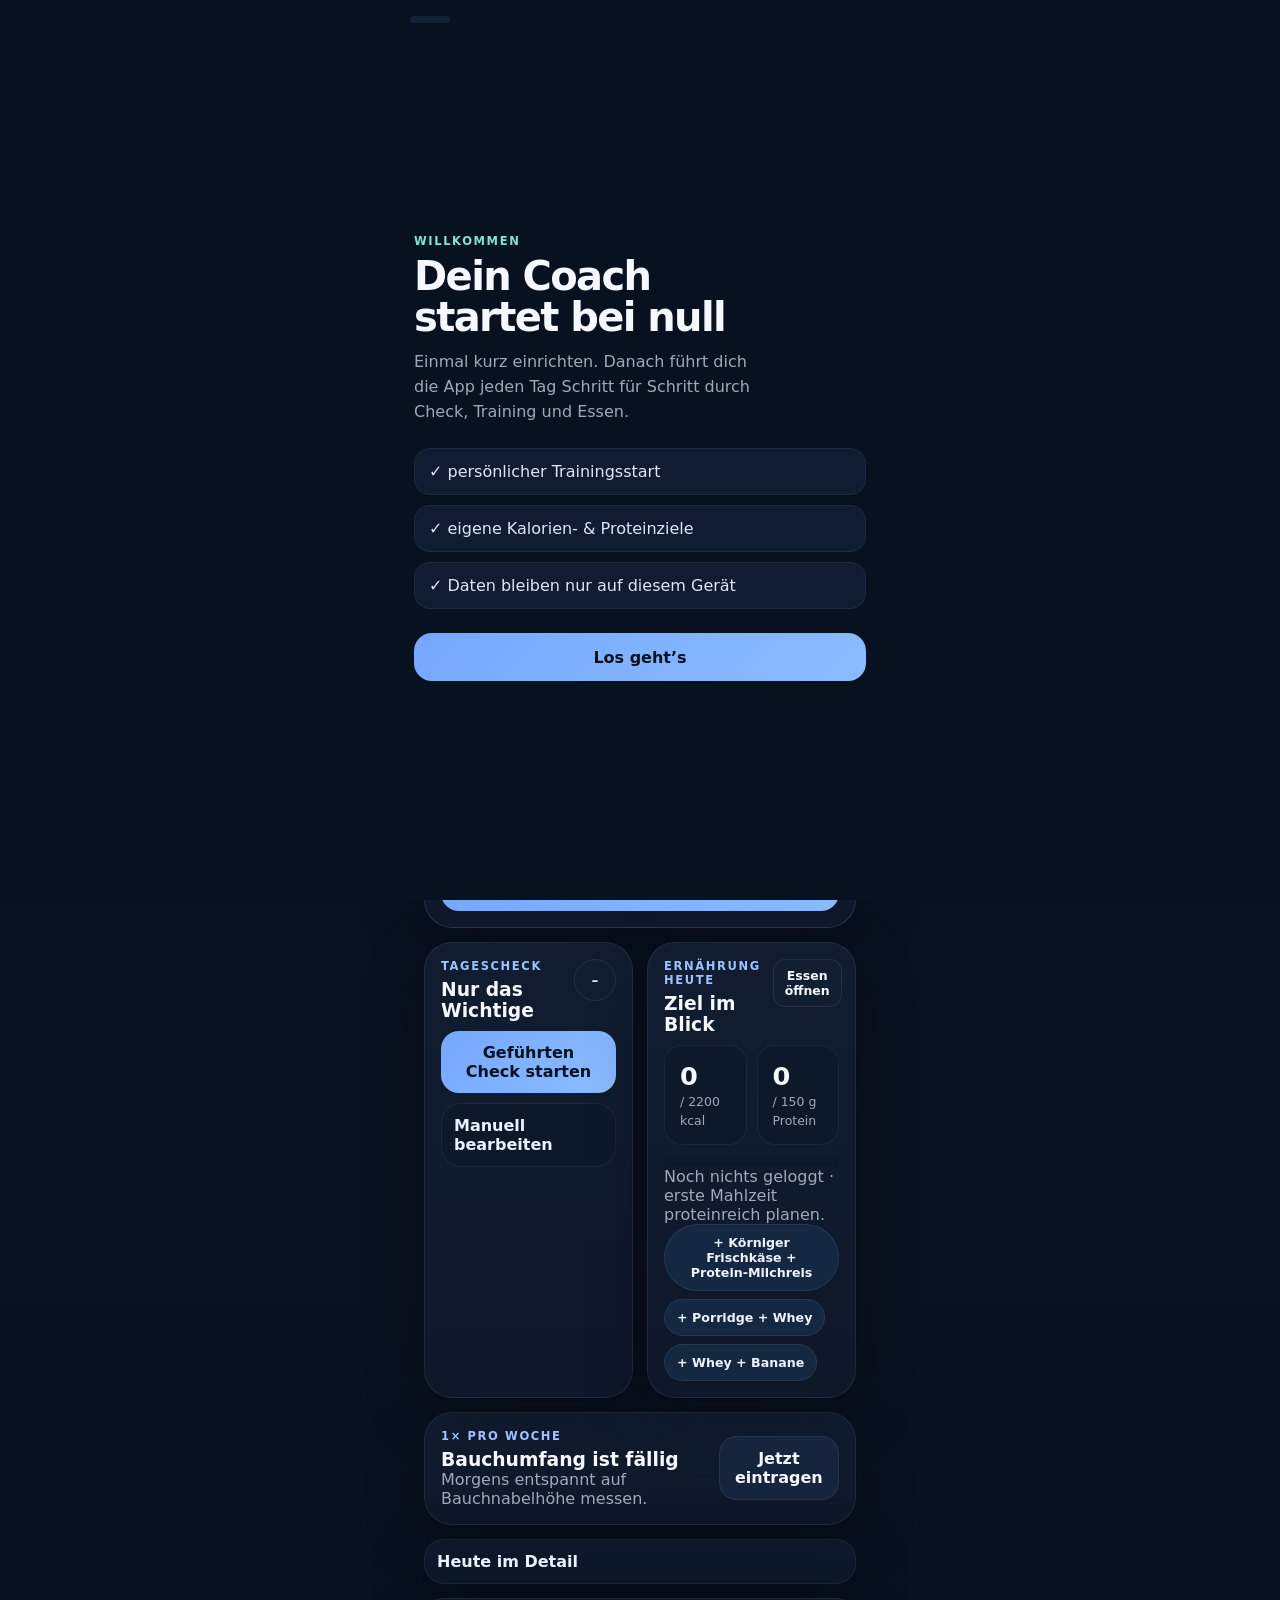
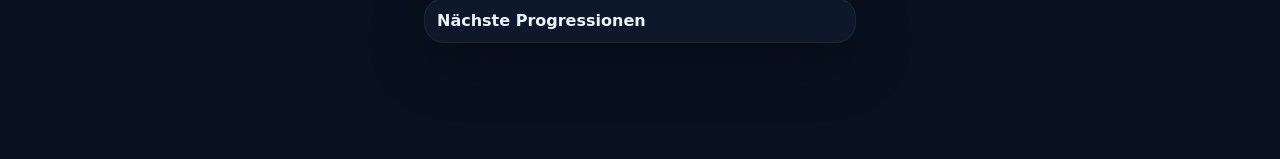
==== index.html @ ac83eb70 "V4" ====
<!doctype html>
<html lang="de">
<head>
  <meta charset="utf-8" />
  <meta name="viewport" content="width=device-width, initial-scale=1, viewport-fit=cover" />
  <meta name="theme-color" content="#0b1220" />
  <meta name="apple-mobile-web-app-capable" content="yes" />
  <meta name="apple-mobile-web-app-status-bar-style" content="black-translucent" />
  <meta name="apple-mobile-web-app-title" content="Cal Coach" />
  <meta name="description" content="Persönlicher Calisthenics Coach: Training, Ernährung, Progression und Statistik." />
  <title>Calisthenics Coach V4 Guided</title>
  <link rel="manifest" href="manifest.webmanifest" />
  <link rel="apple-touch-icon" href="icons/icon-192.png" />
  <link rel="stylesheet" href="styles.css" />
</head>
<body>
  <header class="topbar">
    <div>
      <div class="eyebrow">Calisthenics Coach · V4 Guided</div>
      <h1>Calisthenics Coach</h1>
    </div>
    <div class="top-actions">
      <span id="onlineBadge" class="status-pill">online</span>
      <button id="installBtn" class="ghost-btn hidden" type="button">Installieren</button>
    </div>
  </header>

  <main class="app-shell">
    <section id="today" class="view active" data-view>
      <article class="card hero compact-hero">
        <div>
          <div class="eyebrow">Heute</div>
          <h2>Öffnen. Check. Trainieren.</h2>
          <p class="muted">Die App soll sich wie ein echter Coach anfühlen: klar, clean und ohne Nachdenken.</p>
        </div>
        <div class="hero-stats clean">
          <div><small>Gewicht</small><span id="heroWeight">87</span></div>
          <div><small>Pull-ups</small><span id="heroPullups">2</span></div>
          <div><small>Handstand</small><span id="heroHs">5 s</span></div>
          <div><small>Workouts/Woche</small><span id="heroWeek">0</span></div>
        </div>
      </article>

      <article id="todayCoach" class="card coach-card prominent">
        <div class="card-head">
          <div>
            <div class="eyebrow" id="todayDateLabel">Heute</div>
            <h3 id="coachTitle">Tagesplan wird geladen</h3>
          </div>
          <span id="coachMode" class="mode-badge">NORMAL</span>
        </div>
        <p id="coachText" class="lead">Trage Schlaf und Gelenke ein. Danach sagt dir die App genau, was heute dran ist.</p>
        <div id="coachBullets" class="coach-bullets"></div>
        <div class="action-row compact-row">
          <button id="openTodayWorkout" class="primary grow" type="button">Training starten</button>
          <button id="quickHandstandBtn" class="secondary" type="button">Handstand starten</button>
        </div>
      </article>

      <div class="grid-2 main-grid">
        <article class="card">
          <div class="card-head">
            <div>
              <div class="eyebrow">Tagescheck</div>
              <h3>Nur das Wichtige</h3>
            </div>
            <span id="dailyScore" class="score-ring">–</span>
          </div>
          <button id="guidedCheckBtn" class="primary full guided-entry-btn" type="button">Geführten Check starten</button>
          <details class="inline-details guided-backup-form">
            <summary>Manuell bearbeiten</summary>
          <form id="dailyForm" class="form-grid compact-form">
            <label>Gewicht kg<input id="dWeight" type="number" step="0.1" inputmode="decimal" placeholder="87,0"></label>
            <label>Schlaf h<input id="dSleep" type="number" step="0.1" inputmode="decimal" placeholder="5,5"></label>
            <label>Ellenbogen 0–10<input id="dElbow" type="number" min="0" max="10" step="1" inputmode="numeric" value="0"></label>
            <label>Schulter 0–10<input id="dShoulder" type="number" min="0" max="10" step="1" inputmode="numeric" value="0"></label>
            <details class="inline-details span-2">
              <summary>Mehr Eingaben</summary>
              <div class="details-grid">
                <label>Wasser L<input id="dWater" type="number" step="0.1" inputmode="decimal" placeholder="2,5"></label>
                <label>Schritte<input id="dSteps" type="number" step="100" inputmode="numeric" placeholder="8000"></label>
                <label>Energie 1–5<select id="dEnergy"><option>1</option><option>2</option><option selected>3</option><option>4</option><option>5</option></select></label>
                <label class="check"><input id="dCreatine" type="checkbox"> 5 g Creatin genommen</label>
              </div>
            </details>
            <button class="primary span-2" type="submit">Check speichern</button>
          </form>
          <div id="dailyMsg" class="status"></div>
          </details>
        </article>

        <article class="card">
          <div class="card-head">
            <div>
              <div class="eyebrow">Ernährung heute</div>
              <h3>Ziel im Blick</h3>
            </div>
            <button class="small-btn" data-nav="food" type="button">Essen öffnen</button>
          </div>
          <div class="nutrition-big clean-nutrition">
            <div><strong id="todayCalories">0</strong><span id="todayCaloriesGoal">/ – kcal</span></div>
            <div><strong id="todayProtein">0</strong><span id="todayProteinGoal">/ – g Protein</span></div>
          </div>
          <div class="progress-line"><span id="calProgress" style="width:0%"></span></div>
          <p id="nutritionCoach" class="muted">Mahlzeiten eintragen, dann rechnet die App automatisch.</p>
          <div id="todayMealPresets" class="quick-presets"></div>
        </article>
      </div>

      <div id="waistReminder" class="card reminder-card hidden">
        <div>
          <div class="eyebrow">1× pro Woche</div>
          <h3>Bauchumfang ist fällig</h3>
          <p class="muted">Morgens entspannt auf Bauchnabelhöhe messen.</p>
        </div>
        <button id="measureWaistNow" class="secondary" type="button">Jetzt eintragen</button>
      </div>

      <details class="card collapsible-card">
        <summary>Heute im Detail</summary>
        <div class="grid-2">
          <article class="subcard">
            <div class="card-head">
              <div><div class="eyebrow">Heutiger Ablauf</div><h3 id="todayWorkoutTitle">Tagesplan</h3></div>
              <span id="todayDuration" class="pill"></span>
            </div>
            <div id="todayPreview" class="stack"></div>
          </article>
          <article class="subcard">
            <div class="card-head"><div><div class="eyebrow">Diese Woche</div><h3>Nur das zählt</h3></div><span id="weekScore" class="pill">0/4</span></div>
            <div id="weekChecklist" class="checklist"></div>
          </article>
        </div>
      </details>

      <details class="card collapsible-card">
        <summary>Nächste Progressionen</summary>
        <div id="nextProgressions" class="progression-grid"></div>
      </details>
    </section>

    <section id="train" class="view" data-view>
      <div class="section-head">
        <div><div class="eyebrow">Coach-Modus</div><h2>Training</h2></div>
      </div>
      <article class="card compact-note">
        <p class="muted">Standardmäßig führt dich die App durch das heutige Training. Andere Einheiten kannst du unten bei Bedarf auswählen.</p>
      </article>
      <div id="trainingOverview"></div>
      <details class="card collapsible-card slim-collapse">
        <summary>Andere Einheit auswählen</summary>
        <div id="workoutTabs" class="segmented"></div>
      </details>
      <div id="guidedCoach" class="hidden"></div>
    </section>

    <section id="food" class="view" data-view>
      <div class="section-head"><div><div class="eyebrow">Ernährung</div><h2>Food Tracker</h2><p class="muted">Lebensmittel auswählen, Menge eingeben, fertig.</p></div><span id="foodModeBadge" class="mode-badge">CUT</span></div>

      <article class="card guided-food-card prominent">
        <div><div class="eyebrow">Geführt</div><h3>Essen Schritt für Schritt</h3><p class="muted">Lebensmittel wählen → Menge → automatische Nährwerte → direkte Empfehlung.</p></div>
        <button id="guidedFoodBtn" class="primary full" type="button">Essen geführt eintragen</button>
      </article>

      <article class="card food-coach-card prominent">
        <div class="card-head"><div><div class="eyebrow">Coach heute</div><h3 id="foodCoachTitle">Tagesziel im Blick</h3></div><span id="foodCoachBadge" class="mode-badge">START</span></div>
        <p id="foodCoachAdvice" class="lead">Trage dein Essen ein. Die App sagt dir danach automatisch, was noch fehlt.</p>
      </article>

      <div class="food-macro-grid">
        <article class="card mini macro-card"><div class="eyebrow">Kalorien</div><strong id="foodCalories">0</strong><span id="foodCaloriesLeft">2.300 übrig</span><div class="macro-progress"><i id="foodCaloriesBar"></i></div></article>
        <article class="card mini macro-card"><div class="eyebrow">Protein</div><strong id="foodProtein">0 g</strong><span id="foodProteinLeft">170 g übrig</span><div class="macro-progress"><i id="foodProteinBar"></i></div></article>
        <article class="card mini macro-card"><div class="eyebrow">Kohlenhydrate</div><strong id="foodCarbs">0 g</strong><span id="foodCarbsLeft">245 g übrig</span><div class="macro-progress"><i id="foodCarbsBar"></i></div></article>
        <article class="card mini macro-card"><div class="eyebrow">Fett</div><strong id="foodFat">0 g</strong><span id="foodFatLeft">70 g übrig</span><div class="macro-progress"><i id="foodFatBar"></i></div></article>
      </div>

      <div class="food-secondary-row">
        <span><b id="foodFiber">0 g</b> Ballaststoffe <small id="foodFiberLeft">30 g Ziel</small></span>
        <span><b id="foodWater">0 L</b> Wasser</span>
        <span><b id="foodCreatine">Nein</b> Creatin</span>
      </div>

      <article class="card food-search-card">
        <div class="card-head"><div><div class="eyebrow">Lebensmittel hinzufügen</div><h3>Suchen statt rechnen</h3></div><span class="pill">pro 100 g</span></div>
        <label class="food-search-label">Lebensmittel suchen
          <input id="foodSearch" class="food-search-input" type="search" autocomplete="off" placeholder="z. B. Hähnchen, Reis, Skyr, Banane…">
        </label>
        <div id="foodSearchResults" class="food-search-results"></div>

        <div id="selectedFoodCard" class="selected-food hidden">
          <div class="selected-food-head"><div><div class="eyebrow">Ausgewählt</div><h3 id="selectedFoodName">–</h3><small id="selectedFoodPer100" class="muted"></small></div><button id="clearSelectedFood" class="small-btn" type="button">×</button></div>
          <div class="food-add-grid">
            <label>Menge <div class="amount-input"><input id="foodAmount" type="number" step="1" min="1" inputmode="numeric" value="100"><span id="foodAmountUnit">g</span></div></label>
            <div class="food-live-calc"><b id="selectedFoodCalories">0 kcal</b><span id="selectedFoodMacros">0 P · 0 KH · 0 F</span></div>
          </div>
          <div id="foodQuickPortions" class="chip-row"></div>
          <button id="addSelectedFood" class="primary full" type="button">Zum heutigen Essen hinzufügen</button>
        </div>

        <div class="eyebrow section-label">Häufig / zuletzt</div>
        <div id="recentFoods" class="food-quick-grid"></div>
      </article>

      <article class="card">
        <div class="card-head"><div><div class="eyebrow">Heute</div><h3>Was du gegessen hast</h3></div><button id="clearMeals" class="small-btn danger" type="button">Tag leeren</button></div>
        <div id="mealList" class="stack"></div>
      </article>

      <details class="card collapsible-card">
        <summary>Eigene / verpackte Lebensmittel</summary>
        <p class="muted">Für Produkte, die nicht in der Datenbank sind. Werte vom Etikett pro Portion eintragen.</p>
        <form id="mealForm" class="form-grid">
          <label class="span-2">Name<input id="mealName" placeholder="z. B. Protein-Milchreis Marke X"></label>
          <label>Kalorien<input id="mealCalories" type="number" step="1" inputmode="numeric"></label>
          <label>Protein g<input id="mealProtein" type="number" step="0.1" inputmode="decimal"></label>
          <label>Kohlenhydrate g<input id="mealCarbs" type="number" step="0.1" inputmode="decimal"></label>
          <label>Fett g<input id="mealFat" type="number" step="0.1" inputmode="decimal"></label>
          <label>Ballaststoffe g<input id="mealFiber" type="number" step="0.1" inputmode="decimal"></label>
          <button class="primary span-2" type="submit">Eigene Portion hinzufügen</button>
        </form>
      </details>

      <details class="card collapsible-card">
        <summary>Ernährungsregeln & Supplements</summary>
        <div class="meal-template-grid">
          <div><b>12:00</b><span>Körniger Frischkäse/Skyr + Protein-Milchreis + Obst</span><small>≈ 50–60 g Protein</small></div>
          <div><b>15–16 Uhr</b><span>Whey-Isolat/laktosefrei + Banane/Hafer bei Training</span><small>≈ 25–35 g Protein</small></div>
          <div><b>18:00</b><span>200–250 g halal Hähnchen/Fisch/Rind + Reis/Kartoffeln + Gemüse</span><small>≈ 50–70 g Protein</small></div>
          <div><b>Falls nötig</b><span>Laktosefreier Skyr/Quark oder kleiner Shake</span><small>Proteinlücke schließen</small></div>
        </div>
        <div class="coach-tip" style="margin-top:12px"><b>Werte in der Lebensmitteldatenbank sind Richtwerte.</b> Bei verpackten Lebensmitteln gilt das Etikett. Halal einkaufen; wegen Laktoseintoleranz laktosefreie Produkte/Whey-Isolat wählen. Wochenende, Döner und Restaurant zählen normal ins Wochenbudget.</div>
      </details>

      <article id="vacationCard" class="card vacation-card">
        <div><div class="eyebrow">All-inclusive Woche</div><h3>Urlaubsmodus</h3><p>Kein aggressiver Cut: Protein priorisieren, Wasser/Zero, 2–3 kurze Bodyweight-Einheiten.</p></div>
        <button id="toggleVacation" class="secondary" type="button">Aktivieren</button>
      </article>
    </section>

    <section id="stats" class="view" data-view>
      <div class="section-head"><div><div class="eyebrow">Fortschritt</div><h2>Statistik</h2></div></div>
      <div class="grid-4 metric-grid">
        <article class="card mini"><div class="eyebrow">7-Tage Gewicht</div><strong id="statWeightAvg">–</strong><span>kg</span></article>
        <article class="card mini"><div class="eyebrow">Taille zuletzt</div><strong id="statWaist">–</strong><span>cm</span></article>
        <article class="card mini"><div class="eyebrow">Pull-up PR</div><strong id="statPullPR">2</strong><span>sauber</span></article>
        <article class="card mini"><div class="eyebrow">Handstand PR</div><strong id="statHsPR">5</strong><span>Sekunden</span></article>
      </div>

      <article class="card">
        <div class="card-head"><div><div class="eyebrow">Coach Review</div><h3>Die letzten 14 Tage</h3></div><span id="trendBadge" class="mode-badge">–</span></div>
        <div id="weeklyReview" class="review-box"></div>
      </article>

      <div class="grid-2">
        <article class="card"><div class="card-head"><div><div class="eyebrow">Körper</div><h3>Gewicht + 7-Tage-Schnitt</h3></div></div><canvas id="weightChart" width="900" height="360"></canvas></article>
        <article class="card"><div class="card-head"><div><div class="eyebrow">Körper</div><h3>Bauchumfang</h3></div></div><canvas id="waistChart" width="900" height="360"></canvas></article>
      </div>
      <div class="grid-2">
        <article class="card"><div class="card-head"><div><div class="eyebrow">Recovery</div><h3>Schlaf</h3></div></div><canvas id="sleepChart" width="900" height="360"></canvas></article>
        <article class="card"><div class="card-head"><div><div class="eyebrow">Leistung</div><h3>Pull-ups & Handstand</h3></div></div><canvas id="strengthChart" width="900" height="360"></canvas></article>
      </div>

      <details class="card collapsible-card">
        <summary>Messungen eintragen</summary>
        <div class="grid-2 nested-grid">
          <article class="subcard">
            <div class="card-head"><div><div class="eyebrow">Wöchentliche Messung</div><h3>Bauchumfang</h3></div></div>
            <form id="waistForm" class="form-grid">
              <label>Datum<input id="wDate" type="date"></label>
              <label>Bauch cm<input id="wWaist" type="number" step="0.1" inputmode="decimal" placeholder="z. B. 96,5"></label>
              <button class="primary span-2" type="submit">Bauchumfang speichern</button>
            </form>
          </article>
          <article class="subcard">
            <div class="card-head"><div><div class="eyebrow">Leistungstest</div><h3>Alle 2–4 Wochen</h3></div></div>
            <form id="strengthForm" class="form-grid">
              <label>Datum<input id="sDate" type="date"></label>
              <label>Pull-ups Max<input id="sPullups" type="number" step="1" inputmode="numeric"></label>
              <label>Dips Max<input id="sDips" type="number" step="1" inputmode="numeric"></label>
              <label>Freier Handstand s<input id="sHs" type="number" step="1" inputmode="numeric"></label>
              <label>Dead Hang s<input id="sHang" type="number" step="1" inputmode="numeric"></label>
              <label>Wall HSPU<input id="sHspu" type="number" step="1" inputmode="numeric"></label>
              <button class="primary span-2" type="submit">Leistung speichern</button>
            </form>
          </article>
        </div>
      </details>

      <article class="card">
        <div class="card-head"><div><div class="eyebrow">Foto-Timeline</div><h3>Alle 4 Wochen</h3></div></div>
        <div class="photo-upload-grid">
          <label class="photo-slot"><span>Vorne</span><img alt="Vorne Vorschau"><input id="photoFront" type="file" accept="image/*" capture="environment"></label>
          <label class="photo-slot"><span>Seite</span><img alt="Seite Vorschau"><input id="photoSide" type="file" accept="image/*" capture="environment"></label>
          <label class="photo-slot"><span>Rücken</span><img alt="Rücken Vorschau"><input id="photoBack" type="file" accept="image/*" capture="environment"></label>
        </div>
        <button id="savePhotoSet" class="primary full" type="button">Fotosatz speichern</button>
        <div id="photoTimeline" class="photo-timeline"></div>
      </article>
    </section>

    <section id="skills" class="view" data-view>
      <div class="section-head"><div><div class="eyebrow">Skills</div><h2>Handstand → HSPU → später Flag</h2></div></div>
      <article class="card">
        <div class="card-head"><div><div class="eyebrow">Diese Woche</div><h3>Handstand-Frequenz</h3></div><span class="pill">4× kurz</span></div>
        <p class="muted">Montag 8 Min · Mittwoch 5–10 Min · Donnerstag 8 Min · Samstag 5–15 Min.</p>
        <div id="handstandDays" class="hs-days"></div>
        <button id="startSkillTimer" class="primary full" type="button">Geführte Handstand-Session starten</button>
      </article>
      <div id="skillTree" class="skill-tree"></div>
      <article class="card">
        <div class="card-head"><div><div class="eyebrow">Human Flag</div><h3>Wann wir sie ernsthaft starten</h3></div><span id="flagLock" class="mode-badge">LOCKED</span></div>
        <p id="flagText">Erst 8–10 strikte Pull-ups, stabile Schulter, Core und Straight-arm-Kraft.</p>
      </article>
    </section>

    <section id="roadmap" class="view" data-view>
      <div class="section-head"><div><div class="eyebrow">Langfristig</div><h2>Dein 12+ Monats-Weg</h2></div><span id="currentPhaseBadge" class="mode-badge">PHASE 1</span></div>
      <div id="roadmapCards" class="roadmap-grid"></div>
      <div class="grid-2">
        <article class="card">
          <div class="card-head"><div><div class="eyebrow">Körperfokus</div><h3>So entsteht der Look</h3></div></div>
          <div class="phase-criteria">
            <div><span>1</span><span>Latissimus breiter → stärkerer V-Taper.</span></div>
            <div><span>2</span><span>Seitliche/hintere Schulter → breitere Optik.</span></div>
            <div><span>3</span><span>Obere Brust + Trizeps → kräftiger statt nur dünn.</span></div>
            <div><span>4</span><span>Taille langsam reduzieren → Definition sichtbar machen.</span></div>
          </div>
        </article>
        <article class="card">
          <div class="card-head"><div><div class="eyebrow">Regeneration</div><h3>Dein Engpass</h3></div></div>
          <div class="phase-criteria">
            <div><span>•</span><span id="roadmapSleepText">Schlaf prüfen und Trainingsvolumen daran anpassen.</span></div>
            <div><span>•</span><span>Home C darf ausfallen, wenn du platt bist.</span></div>
            <div><span>•</span><span>Keine dauernden Maximalversuche.</span></div>
          </div>
        </article>
      </div>
      <article class="card">
        <div class="card-head"><div><div class="eyebrow">Kraft-Meilensteine</div><h3>Wohin wir wollen</h3></div></div>
        <div id="milestones" class="milestone-list"></div>
      </article>
      <article class="card">
        <div class="card-head"><div><div class="eyebrow">Cardio</div><h3>Joggen ohne Kraft zu sabotieren</h3></div><span id="runWeek" class="pill">0/1</span></div>
        <p id="runAdvice">Start: 1× pro Woche 20–30 Minuten sehr locker.</p>
        <button id="logRunBtn" class="secondary" type="button">25 Min lockeren Lauf loggen</button>
        <span id="runStatus" class="status"></span>
      </article>
    </section>

    <section id="settings" class="view" data-view>
      <div class="section-head"><div><div class="eyebrow">App</div><h2>Mehr & Einstellungen</h2></div><span class="pill">V4.0.0</span></div>
      <article class="card">
        <div class="card-head"><div><div class="eyebrow">Planwerte</div><h3>Deine Basis</h3></div></div>
        <div class="settings-grid">
          <div><span>Kalorien</span><b id="settingCalories">–</b></div>
          <div><span>Protein</span><b id="settingProtein">–</b></div>
          <div><span>Creatin</span><b id="settingCreatine">–</b></div>
          <div><span>Bänder</span><b id="settingBands">–</b></div>
          <div><span>Training</span><b id="settingTrainingDays">–</b></div>
          <div><span>Schlaf typisch</span><b id="settingSleep">–</b></div>
        </div>
      </article>

      <details class="card collapsible-card">
        <summary>Profil & Zielrahmen</summary>
        <div class="settings-grid" style="margin-top:12px">
          <div><span>Profil</span><b id="profileSummary">–</b></div>
          <div><span>Startpunkt</span><b id="profileStart">–</b></div>
          <div><span>Priorität</span><b id="profileGoal">–</b></div>
          <div><span>Skills</span><b>Handstand/HSPU zuerst</b></div>
          <div><span>Ernährung</span><b id="profileDiet">–</b></div>
          <div><span>Phase 1</span><b id="profilePhase">–</b></div>
        </div>
      </details>

      <article class="card">
        <div class="card-head"><div><div class="eyebrow">Zusatzbereiche</div><h3>Nur wenn du sie brauchst</h3></div></div>
        <div class="action-row compact-row">
          <button class="secondary grow" data-nav="skills" type="button">Skills öffnen</button>
          <button class="secondary grow" data-nav="roadmap" type="button">Langfristigen Plan öffnen</button>
        </div>
      </article>

      <article class="card">
        <div class="card-head"><div><div class="eyebrow">Profil</div><h3>Geführtes Setup</h3></div></div>
        <p class="muted">Jede Person, die den Link auf einem neuen Gerät öffnet, startet mit einem eigenen Profil von null.</p>
        <div class="action-row compact-row">
          <button id="editProfileBtn" class="secondary grow" type="button">Profil-Fragen erneut starten</button>
          <button id="newProfileBtn" class="danger-btn grow" type="button">Neues Profil auf diesem Gerät</button>
        </div>
      </article>

      <article class="card">
        <div class="card-head"><div><div class="eyebrow">Daten</div><h3>Bleiben auf diesem Gerät</h3></div></div>
        <p class="muted">Gewicht, Essen, Training und Fotos werden lokal gespeichert. Exportiere regelmäßig ein Backup.</p>
        <div class="action-row compact-row">
          <button id="exportBtn" class="secondary" type="button">Backup exportieren</button>
          <label class="file-btn">Backup importieren<input id="importFile" type="file" accept="application/json"></label>
          <button id="resetBtn" class="danger-btn" type="button">Alle Daten löschen</button>
        </div>
      </article>
    </section>
  </main>

  <nav class="bottom-nav" aria-label="Hauptnavigation">
    <button class="nav-btn active" data-target="today"><span>⌂</span>Heute</button>
    <button class="nav-btn" data-target="train"><span>◉</span>Training</button>
    <button class="nav-btn" data-target="food"><span>◫</span>Essen</button>
    <button class="nav-btn" data-target="stats"><span>↗</span>Fortschritt</button>
    <button class="nav-btn" data-target="settings"><span>⚙</span>Mehr</button>
  </nav>

  <div id="guidedOverlay" class="guided-overlay hidden" role="dialog" aria-modal="true" aria-labelledby="guidedTitle">
    <div class="guided-flow-shell">
      <div class="guided-flow-top">
        <button id="guidedBack" class="guided-back hidden" type="button" aria-label="Zurück">‹</button>
        <div class="guided-flow-progress"><span id="guidedProgressBar"></span></div>
        <button id="guidedClose" class="guided-close hidden" type="button" aria-label="Schließen">×</button>
      </div>
      <div id="guidedFlowBody" class="guided-flow-body"></div>
    </div>
  </div>

  <div id="timerOverlay" class="timer-overlay hidden" role="dialog" aria-modal="true">
    <div class="timer-card">
      <div class="eyebrow" id="timerLabel">Pause</div>
      <div id="timerValue" class="timer-value">02:00</div>
      <div class="timer-actions">
        <button id="timerMinus" class="small-btn" type="button">−15 s</button>
        <button id="timerSkip" class="secondary" type="button">Überspringen</button>
        <button id="timerPlus" class="small-btn" type="button">+15 s</button>
      </div>
    </div>
  </div>

  <script src="app.js"></script>
</body>
</html>
---- styles.css ----
:root{
  --bg:#08111f;
  --bg-soft:#0d182b;
  --panel:#101c31;
  --panel-2:#14243b;
  --panel-3:#182b46;
  --border:rgba(255,255,255,.075);
  --text:#f5f8ff;
  --muted:#9aabbe;
  --accent:#74a8ff;
  --accent-2:#7ce7d4;
  --accent-3:#9cc3ff;
  --warning:#f3cb76;
  --danger:#ff9696;
  --success:#70e0b8;
  --shadow:0 18px 60px rgba(0,0,0,.28);
  --r-xl:28px;
  --r-lg:22px;
  --r-md:18px;
  --r-sm:14px;
  --nav-h:88px;
  --maxw:460px;
}
*{box-sizing:border-box}
html{color-scheme:dark;background:var(--bg)}
body{margin:0;font-family:Inter,ui-sans-serif,system-ui,-apple-system,BlinkMacSystemFont,"Segoe UI",Roboto,sans-serif;color:var(--text);background:radial-gradient(circle at top, rgba(116,168,255,.16), transparent 28%),linear-gradient(180deg,#091220 0%,#08111f 100%);padding-bottom:calc(var(--nav-h) + env(safe-area-inset-bottom) + 14px)}
button,input,select,summary{font:inherit}
button{cursor:pointer}
img{max-width:100%;display:block}
h1,h2,h3,p{margin:0}
a{text-decoration:none;color:inherit}
.hidden{display:none!important}
.muted{color:var(--muted)}
.eyebrow{font-size:.72rem;font-weight:800;letter-spacing:.14em;text-transform:uppercase;color:var(--accent-3);margin-bottom:6px}
.lead{font-size:.98rem;line-height:1.5;color:#e8eef7}
.topbar{position:sticky;top:0;z-index:50;padding:calc(14px + env(safe-area-inset-top)) 16px 14px;background:rgba(8,17,31,.86);backdrop-filter:blur(18px);border-bottom:1px solid rgba(255,255,255,.04);display:flex;align-items:flex-start;justify-content:space-between;gap:10px}
.topbar h1{font-size:1.18rem;letter-spacing:-.02em}
.top-actions{display:flex;gap:8px;align-items:center}
.app-shell{width:min(var(--maxw),100%);margin:0 auto;padding:14px 14px 0}
.view{display:none}
.view.active{display:block}
.section-head{display:flex;justify-content:space-between;align-items:flex-end;gap:12px;margin:8px 2px 14px}
.section-head h2{font-size:1.6rem;letter-spacing:-.03em}
.card,.subcard{background:linear-gradient(180deg,rgba(17,29,49,.98),rgba(14,24,41,.98));border:1px solid var(--border);border-radius:var(--r-xl);box-shadow:var(--shadow)}
.card{padding:16px;margin-bottom:14px}
.subcard{padding:14px}
.prominent{background:linear-gradient(180deg,rgba(19,32,53,.98),rgba(15,25,43,.98));border-color:rgba(116,168,255,.18)}
.card-head{display:flex;justify-content:space-between;align-items:flex-start;gap:12px;margin-bottom:10px}
.status-pill,.mode-badge,.pill,.score-ring{display:inline-flex;align-items:center;justify-content:center;min-height:34px;padding:6px 10px;border-radius:999px;border:1px solid rgba(255,255,255,.08);background:#111d31;color:#d6e5ff;font-size:.74rem;font-weight:800;white-space:nowrap}
.mode-badge{color:var(--accent-2)}
.score-ring{min-width:42px;height:42px;border-radius:50%;font-size:.86rem;padding:0}
.primary,.secondary,.ghost-btn,.small-btn,.danger-btn,.file-btn{border:none;border-radius:18px;min-height:48px;padding:12px 14px;font-weight:850;transition:.18s transform ease,.18s opacity ease,.18s background ease,.18s border-color ease}
.primary:active,.secondary:active,.ghost-btn:active,.small-btn:active,.danger-btn:active,.file-btn:active{transform:scale(.985)}
.primary{background:linear-gradient(135deg,var(--accent),#8bbcff);color:#07111f}
.secondary{background:#16253d;color:var(--text);border:1px solid rgba(255,255,255,.07)}
.ghost-btn,.small-btn{background:#121f33;color:var(--text);border:1px solid rgba(255,255,255,.08)}
.small-btn{min-height:34px;padding:8px 11px;border-radius:12px;font-size:.78rem}
.danger-btn,.small-btn.danger{background:#311f2a;color:#ffd9d9;border:1px solid rgba(255,150,150,.25)}
.file-btn{display:flex;align-items:center;justify-content:center;background:#16253d;color:var(--text);border:1px solid rgba(255,255,255,.08)}
.file-btn input{display:none}
.full{width:100%}
.grow{flex:1}
.compact-row{display:flex;gap:10px;flex-wrap:wrap}
.compact-row>*{flex:1}
.hero.compact-hero{padding:18px;background:linear-gradient(180deg,rgba(22,36,61,1),rgba(14,25,44,1));overflow:hidden}
.hero h2{font-size:1.75rem;line-height:1.05;letter-spacing:-.04em;margin-bottom:10px;max-width:11ch}
.hero p{max-width:34ch;line-height:1.45}
.hero-stats.clean{display:grid;grid-template-columns:repeat(2,1fr);gap:10px;margin-top:14px}
.hero-stats.clean>div{padding:14px;border-radius:18px;background:rgba(255,255,255,.03);border:1px solid rgba(255,255,255,.05)}
.hero-stats.clean small{display:block;color:var(--muted);font-size:.72rem;margin-bottom:8px}
.hero-stats.clean span{display:block;font-size:1.34rem;font-weight:900;letter-spacing:-.03em}
.coach-card h3{font-size:1.2rem;line-height:1.15;letter-spacing:-.02em}
.coach-bullets{display:grid;gap:8px;margin:12px 0}
.coach-bullet{display:flex;gap:10px;align-items:flex-start;padding:12px;border-radius:16px;background:rgba(255,255,255,.03);border:1px solid rgba(255,255,255,.045)}
.coach-bullet b{color:var(--accent-2)}
.grid-2,.grid-4,.nested-grid{display:grid;gap:14px}
.main-grid,.metric-grid{grid-template-columns:1fr}
.form-grid{display:grid;grid-template-columns:1fr 1fr;gap:10px}
.form-grid label{font-size:.76rem;font-weight:800;color:var(--muted)}
.form-grid input,.form-grid select,.food-search-input{display:block;width:100%;margin-top:6px;border:none;outline:none;background:#0d182a;color:var(--text);padding:14px 14px;border-radius:16px;border:1px solid rgba(255,255,255,.07)}
.form-grid input::placeholder,.food-search-input::placeholder{color:#6d8199}
.form-grid .span-2{grid-column:1/-1}
.inline-details,.collapsible-card,.exercise-card details{background:#0d182a;border:1px solid rgba(255,255,255,.06);border-radius:20px;padding:12px}
.inline-details>summary,.collapsible-card>summary,.exercise-card details>summary{cursor:pointer;list-style:none;font-weight:800;color:#e9f2ff}
.inline-details>summary::-webkit-details-marker,.collapsible-card>summary::-webkit-details-marker,.exercise-card details>summary::-webkit-details-marker{display:none}
.details-grid{display:grid;grid-template-columns:1fr 1fr;gap:10px;margin-top:12px}
.form-grid .check{display:flex;align-items:center;gap:10px;padding:13px 14px;border-radius:16px;background:#0d182a;border:1px solid rgba(255,255,255,.07);color:#eaf1ff}
.form-grid .check input{width:auto;margin:0}
.status{display:block;color:var(--accent-2);font-size:.82rem;margin-top:8px}
.nutrition-big{display:grid;grid-template-columns:1fr 1fr;gap:10px;margin:10px 0 12px}
.nutrition-big>div{padding:15px;border-radius:18px;background:#0d182a;border:1px solid rgba(255,255,255,.06)}
.nutrition-big strong{display:block;font-size:1.6rem;letter-spacing:-.04em}
.nutrition-big span{font-size:.78rem;color:var(--muted)}
.progress-line{height:10px;border-radius:999px;background:#0d182a;overflow:hidden}.progress-line span{display:block;height:100%;background:linear-gradient(90deg,var(--accent),var(--accent-2))}
.quick-presets,.chip-row{display:flex;flex-wrap:wrap;gap:8px}.quick-presets button,.chip-row button{border:none;padding:10px 12px;border-radius:999px;background:#152842;color:#edf4ff;border:1px solid rgba(255,255,255,.07);font-size:.79rem;font-weight:700}
.reminder-card,.vacation-card{display:flex;justify-content:space-between;align-items:center;gap:12px}
.stack{display:grid;gap:10px}
.preview-item,.check-row,.meal-log-item,.review-line{display:flex;align-items:center;justify-content:space-between;gap:10px;padding:12px;border-radius:18px;background:#0d182a;border:1px solid rgba(255,255,255,.06)}
.preview-item .num{width:34px;height:34px;display:grid;place-items:center;border-radius:12px;background:#152842;color:var(--accent-2);font-weight:900;flex:0 0 auto}
.preview-item small{display:block;color:var(--muted);margin-top:2px}
.check-row.done{opacity:.65}.check-row.done b{text-decoration:line-through}
.checkmark{width:30px;height:30px;border-radius:50%;display:grid;place-items:center;background:#121f33;border:1px solid rgba(255,255,255,.08)}
.check-row.done .checkmark{background:#16372e;color:var(--success);border-color:rgba(112,224,184,.35)}
.progression-grid{display:grid;gap:10px}
.progression-item{padding:14px;border-radius:18px;background:#0d182a;border:1px solid rgba(255,255,255,.06)}
.progression-item strong{display:block;margin-bottom:4px}
.progression-item span{color:var(--muted);font-size:.83rem}
.segmented{display:flex;gap:8px;overflow:auto;padding:2px 0}
.segmented button{white-space:nowrap;border:none;padding:11px 13px;border-radius:14px;background:#111d31;color:var(--muted);border:1px solid rgba(255,255,255,.08);font-weight:800}
.segmented button.active{background:#172a46;color:#f2f6ff}
.compact-note{padding:12px 14px}.compact-note p{line-height:1.45}
.workout-header{display:flex;justify-content:space-between;align-items:flex-start;gap:12px}
.workout-list{display:grid;gap:12px;margin-top:12px}.workout-details{margin-top:12px}
.exercise-card{overflow:hidden}
.visual,.coach-visual{border-radius:22px;overflow:hidden;background:#0b1525;margin:12px 0;border:1px solid rgba(255,255,255,.06)}
.exercise-photo{display:block;width:100%;aspect-ratio:1.08/1;object-fit:cover}
.exercise-photo.compact{aspect-ratio:1/1;width:72px;height:72px;border-radius:16px;object-fit:cover}
.cue-list{margin:8px 0 0;padding-left:18px;color:#d7e0ec;line-height:1.5;font-size:.86rem}.cue-list li+li{margin-top:4px}.mistake{color:#ffcbcb}
.progress-note,.coach-tip{margin-top:10px;padding:12px 13px;border-radius:16px;background:#122137;border:1px solid rgba(255,255,255,.055);color:#dce8f8;line-height:1.5;font-size:.84rem}
.warmup-list{display:grid;gap:8px;margin-top:12px}.warmup-step{display:grid;grid-template-columns:72px 1fr;gap:10px;align-items:center;padding:10px;border-radius:18px;background:#0d182a;border:1px solid rgba(255,255,255,.06)}.warmup-step b{display:block;margin-bottom:3px}.warmup-step small{display:block;color:var(--muted)}
.guided-shell{max-width:100%}
.guided-top{position:sticky;top:78px;z-index:20;background:linear-gradient(180deg,rgba(8,17,31,.97),rgba(8,17,31,.87),transparent);padding:6px 0 12px}
.guided-progress{height:9px;border-radius:999px;background:#0d182a;overflow:hidden;border:1px solid rgba(255,255,255,.06)}.guided-progress span{display:block;height:100%;background:linear-gradient(90deg,var(--accent),var(--accent-2))}
.guided-count{display:flex;justify-content:space-between;font-size:.75rem;color:var(--muted);margin-top:6px}
.coach-exercise{padding:18px}.coach-exercise h2{font-size:1.55rem;letter-spacing:-.04em;line-height:1.08}
.target-box{display:flex;justify-content:space-between;align-items:center;gap:10px;padding:14px;border-radius:18px;background:#0d182a;border:1px solid rgba(255,255,255,.06);margin:12px 0}
.target-box strong{font-size:1.2rem}
.set-entry{display:grid;grid-template-columns:1fr 1fr;gap:10px;margin:12px 0}.set-entry label{font-size:.76rem;color:var(--muted);font-weight:800}.set-entry input,.set-entry select{display:block;width:100%;margin-top:6px;padding:14px;border-radius:16px;border:none;background:#0d182a;color:var(--text);border:1px solid rgba(255,255,255,.07)}
.rir-help{padding:10px 12px;border-radius:16px;background:#0d182a;color:var(--muted);font-size:.78rem;margin-bottom:10px}
.set-history{display:flex;flex-wrap:wrap;gap:8px;margin:12px 0}.set-chip{padding:8px 10px;border-radius:12px;background:#132239;border:1px solid rgba(255,255,255,.06);font-size:.79rem}.coach-nav{display:flex;gap:10px;margin-top:14px}
.done-screen{text-align:center;padding:26px 12px}.big-check{width:84px;height:84px;display:grid;place-items:center;border-radius:50%;margin:0 auto 14px;background:linear-gradient(135deg,var(--accent),var(--accent-2));color:#09111f;font-size:2.4rem;font-weight:900}
.food-coach-card h3{font-size:1.15rem}
.food-macro-grid{display:grid;grid-template-columns:1fr 1fr;gap:10px;margin-bottom:10px}
.macro-card strong{display:block;font-size:1.55rem;letter-spacing:-.03em}.macro-card span{display:block;margin-top:4px;font-size:.76rem;color:var(--muted)}
.macro-progress{height:8px;border-radius:999px;background:#0d182a;overflow:hidden;margin-top:12px}.macro-progress i{display:block;height:100%;width:0;background:linear-gradient(90deg,var(--accent),var(--accent-2));border-radius:999px}
.food-secondary-row{display:grid;grid-template-columns:repeat(3,1fr);gap:10px;margin-bottom:14px}.food-secondary-row span{padding:12px;border-radius:18px;background:#0f1a2e;border:1px solid rgba(255,255,255,.06);display:flex;flex-direction:column;gap:4px;color:var(--muted);font-size:.76rem}.food-secondary-row b{font-size:1rem;color:var(--text)}
.food-search-card .pill{background:#152842}
.food-search-label{display:block;color:var(--muted);font-size:.77rem;font-weight:800}
.food-search-input{font-size:1rem;border-radius:18px}
.food-search-results{display:grid;gap:8px;margin-top:10px;max-height:340px;overflow:auto}
.food-result{display:flex;justify-content:space-between;align-items:center;gap:10px;text-align:left;padding:13px;border-radius:18px;background:#0d182a;border:1px solid rgba(255,255,255,.06);color:var(--text)}
.food-result span:first-child{display:grid;gap:4px}.food-result small{color:var(--muted);font-size:.73rem}.food-result>span:last-child{width:32px;height:32px;display:grid;place-items:center;border-radius:12px;background:#18304c;color:#fff;font-size:1.08rem;font-weight:900}
.selected-food{margin-top:12px;padding:14px;border-radius:20px;background:#0d182a;border:1px solid rgba(255,255,255,.06)}
.selected-food-head{display:flex;justify-content:space-between;gap:10px;align-items:flex-start}
.food-add-grid{display:grid;grid-template-columns:1fr auto;gap:12px;align-items:end;margin-top:10px}
.amount-input{display:flex;align-items:center;background:#111d31;border:1px solid rgba(255,255,255,.07);border-radius:16px;overflow:hidden;margin-top:6px}.amount-input input{margin:0;border:none;background:transparent}.amount-input span{padding:0 12px;color:var(--muted);font-weight:800}
.food-live-calc{min-width:130px;padding:12px;border-radius:16px;background:#121f33;border:1px solid rgba(255,255,255,.06)}.food-live-calc b{display:block;margin-bottom:5px}.food-live-calc span{font-size:.77rem;color:var(--muted)}
.food-quick-grid{display:grid;grid-template-columns:1fr 1fr;gap:8px;margin-top:10px}.food-quick{display:grid;gap:3px;text-align:left;padding:11px;border-radius:16px;background:#0d182a;border:1px solid rgba(255,255,255,.06);color:var(--text)}.food-quick b{font-size:.84rem}.food-quick small{color:var(--muted);font-size:.72rem}
.meal-template-grid{display:grid;gap:10px}.meal-template-grid>div{padding:12px;border-radius:18px;background:#0d182a;border:1px solid rgba(255,255,255,.06);display:grid;gap:3px}.meal-template-grid b{color:var(--accent-2)}.meal-template-grid small{color:var(--muted)}
canvas{display:block;width:100%;height:220px;background:#0d182a;border-radius:20px;border:1px solid rgba(255,255,255,.05)}
.photo-upload-grid{display:grid;grid-template-columns:repeat(3,1fr);gap:8px}.photo-slot{position:relative;min-height:138px;border-radius:18px;overflow:hidden;background:#0d182a;border:1px dashed rgba(255,255,255,.16);display:grid;place-items:center;color:var(--muted);font-weight:700}.photo-slot img{width:100%;height:138px;object-fit:cover;display:none}.photo-slot.has-image img{display:block}.photo-slot.has-image span{position:absolute;left:8px;bottom:8px;background:rgba(0,0,0,.66);color:#fff;padding:4px 6px;border-radius:8px;font-size:.7rem}.photo-slot input{position:absolute;inset:0;opacity:0}
.photo-timeline{display:grid;gap:12px;margin-top:14px}.photo-set{padding:10px;border-radius:18px;background:#0d182a;border:1px solid rgba(255,255,255,.06)}.photo-set-head{display:flex;justify-content:space-between;align-items:center;margin-bottom:8px}.photo-set-images{display:grid;grid-template-columns:repeat(3,1fr);gap:6px}.photo-set-images img{aspect-ratio:3/4;object-fit:cover;border-radius:12px;background:#07111f}
.hs-days{display:grid;grid-template-columns:repeat(4,1fr);gap:8px;margin:12px 0}.hs-day{min-height:48px;border-radius:16px;border:1px solid rgba(255,255,255,.08);background:#0d182a;color:var(--muted);font-weight:900}.hs-day.done{background:#16372e;border-color:rgba(112,224,184,.33);color:var(--success)}
.skill-tree,.roadmap-grid,.milestone-list{display:grid;gap:12px}.skill-card,.roadmap-card{position:relative;padding:16px;border-radius:22px;background:#101c31;border:1px solid rgba(255,255,255,.07)}.skill-num{position:absolute;right:14px;top:14px;width:34px;height:34px;border-radius:12px;background:#172a46;display:grid;place-items:center;font-weight:900;color:#fff}.skill-card.current,.roadmap-card.current{border-color:rgba(124,231,212,.22)}.skill-card.locked,.roadmap-card.locked{opacity:.7}
.phase-criteria{display:grid;gap:8px;margin-top:10px}.phase-criteria div{display:flex;gap:8px;align-items:flex-start;color:#d6e0ed;font-size:.84rem;line-height:1.45}.phase-criteria .yes{color:var(--success)}
.milestone{padding:12px;border-radius:18px;background:#0d182a;border:1px solid rgba(255,255,255,.06)}.milestone .bar{height:8px;border-radius:999px;background:#132239;overflow:hidden;margin-top:8px}.milestone .bar span{display:block;height:100%;background:linear-gradient(90deg,var(--accent),var(--accent-2))}
.settings-grid{display:grid;grid-template-columns:1fr 1fr;gap:10px}.settings-grid>div{padding:12px;border-radius:18px;background:#0d182a;border:1px solid rgba(255,255,255,.06);display:flex;flex-direction:column;gap:4px}.settings-grid span{font-size:.76rem;color:var(--muted)}
.bottom-nav{position:fixed;left:0;right:0;bottom:0;z-index:60;height:calc(var(--nav-h) + env(safe-area-inset-bottom));padding:8px 10px calc(8px + env(safe-area-inset-bottom));display:grid;grid-template-columns:repeat(5,1fr);gap:8px;background:rgba(8,17,31,.92);backdrop-filter:blur(20px);border-top:1px solid rgba(255,255,255,.05)}
.nav-btn{border:none;background:transparent;color:#89a0b9;border-radius:18px;padding:8px 4px;font-size:.66rem;font-weight:800}.nav-btn span{display:block;font-size:1.2rem;line-height:1;margin-bottom:4px}.nav-btn.active{background:#122137;color:#fff}
.timer-overlay{position:fixed;inset:0;z-index:100;background:rgba(5,10,18,.82);backdrop-filter:blur(8px);display:grid;place-items:center;padding:20px}.timer-card{width:min(420px,100%);padding:24px;border-radius:28px;background:#101c31;border:1px solid rgba(255,255,255,.08);box-shadow:0 24px 80px rgba(0,0,0,.42);text-align:center}.timer-value{font-size:clamp(4rem,19vw,6rem);letter-spacing:-.05em;font-weight:900;margin:10px 0 18px}.timer-actions{display:grid;grid-template-columns:1fr 1.4fr 1fr;gap:8px}
.review-box{display:grid;gap:8px}

@media (min-width:780px){
  body{padding-left:0;padding-right:0}
  .app-shell{width:min(760px,100%)}
  .grid-2{grid-template-columns:1fr 1fr}
  .grid-4,.metric-grid{grid-template-columns:repeat(4,1fr)}
  .food-macro-grid{grid-template-columns:repeat(4,1fr)}
  .bottom-nav{left:50%;right:auto;transform:translateX(-50%);width:min(760px,100%);border-radius:26px 26px 0 0}
}
@media (max-width:520px){
  .app-shell{padding:12px 12px 0}
  .hero h2{font-size:1.62rem}
  .form-grid,.details-grid,.set-entry,.food-add-grid{grid-template-columns:1fr}
  .compact-row>*{flex:auto;width:100%}
  .food-secondary-row{grid-template-columns:1fr 1fr 1fr;gap:8px}
  .food-quick-grid,.food-macro-grid,.settings-grid,.grid-2,.metric-grid{grid-template-columns:1fr 1fr}
  .photo-upload-grid{grid-template-columns:repeat(3,1fr)}
  .warmup-step{grid-template-columns:64px 1fr}
}

/* V3.1 mobile hardening / cleanup */
html,body{width:100%;max-width:100%;overflow-x:hidden}
body{min-width:0}
.app-shell{width:100%;max-width:460px;min-width:0;overflow:visible}
.view,.card,.subcard,.section-head,.grid-2,.grid-4,.nested-grid,.food-macro-grid,.food-secondary-row,.food-search-card,.workout-list,.guided-shell{min-width:0;max-width:100%}
.card>*,.subcard>*,.section-head>*,.food-result>*,.meal-log-item>*{min-width:0}
#onlineBadge{display:none}
.topbar{padding-top:calc(11px + env(safe-area-inset-top));padding-bottom:11px;align-items:center}
.topbar .eyebrow{display:none}
.topbar h1{font-size:1rem;font-weight:850;letter-spacing:-.02em}
.section-head p{line-height:1.35;font-size:.86rem;max-width:30ch}
.food-search-results:empty{display:none}
.food-result b,.food-quick b,.meal-log-item b{overflow-wrap:anywhere}
.food-result small,.meal-log-item small{overflow-wrap:anywhere}
.bottom-nav{overflow:hidden}
.nav-btn{min-width:0}
.visual,.coach-visual{max-height:340px}
.visual .exercise-photo,.coach-visual .exercise-photo{width:100%;height:auto;max-height:340px;object-fit:cover}
.exercise-card:has(.warmup-list)>.visual{display:none}

@media (max-width:520px){
  .app-shell{padding:10px 10px 0}
  .card{padding:14px;margin-bottom:12px;border-radius:22px}
  .section-head{margin-top:5px;margin-bottom:10px}
  .section-head h2{font-size:1.45rem}
  .hero.compact-hero{padding:16px}
  .hero h2{font-size:1.45rem;max-width:none}
  .hero-stats.clean{grid-template-columns:repeat(4,minmax(0,1fr));gap:6px}
  .hero-stats.clean>div{padding:10px 6px;border-radius:14px}
  .hero-stats.clean small{font-size:.6rem;margin-bottom:5px}
  .hero-stats.clean span{font-size:1.05rem}
  .main-grid,.grid-2,.metric-grid,.food-macro-grid,.settings-grid{grid-template-columns:1fr 1fr}
  .main-grid>article:first-child{grid-column:1/-1}
  .main-grid>article:last-child{grid-column:1/-1}
  .food-secondary-row{grid-template-columns:repeat(3,minmax(0,1fr))}
  .food-secondary-row span{padding:10px 8px;font-size:.67rem;overflow:hidden}
  .food-secondary-row b{font-size:.9rem;white-space:nowrap}
  .food-quick-grid{grid-template-columns:1fr 1fr}
  .food-quick{padding:10px}
  .form-grid,.details-grid,.set-entry,.food-add-grid{grid-template-columns:1fr 1fr}
  .form-grid .span-2,.inline-details.span-2{grid-column:1/-1}
  .food-add-grid>label{min-width:0}
  .food-live-calc{min-width:0}
  .photo-upload-grid{grid-template-columns:repeat(3,minmax(0,1fr))}
  .compact-row{display:grid;grid-template-columns:1fr 1fr}
  .compact-row>*{width:auto}
  .compact-row .grow:only-child{grid-column:1/-1}
  .reminder-card,.vacation-card{flex-direction:column;align-items:stretch}
  .reminder-card button,.vacation-card button{width:100%}
  .warmup-step{grid-template-columns:58px minmax(0,1fr);padding:8px}
  .exercise-photo.compact{width:58px;height:58px}
  .bottom-nav{padding-left:6px;padding-right:6px;gap:4px}
  .nav-btn{font-size:.61rem;padding:7px 2px;border-radius:14px}
  .nav-btn span{font-size:1.08rem}
}

/* V4 Guided Flow */
body.flow-open{overflow:hidden}
.guided-entry-btn{margin-bottom:10px}
.guided-backup-form{margin-top:0}
.guided-food-card{display:grid;gap:12px}
.guided-overlay{position:fixed;inset:0;z-index:200;background:#08111f;overflow:auto;padding:calc(10px + env(safe-area-inset-top)) 12px calc(18px + env(safe-area-inset-bottom));}
.guided-flow-shell{width:min(460px,100%);min-height:100%;margin:0 auto;display:flex;flex-direction:column}
.guided-flow-top{position:sticky;top:0;z-index:3;display:grid;grid-template-columns:40px 1fr 40px;gap:10px;align-items:center;padding:6px 0 14px;background:linear-gradient(180deg,#08111f 75%,rgba(8,17,31,0))}
.guided-flow-progress{height:7px;background:#122137;border-radius:999px;overflow:hidden}
.guided-flow-progress span{display:block;height:100%;width:0;background:linear-gradient(90deg,#7ce7d4,#74a8ff);transition:width .22s ease}
.guided-back,.guided-close{width:40px;height:40px;border-radius:50%;border:1px solid rgba(255,255,255,.08);background:#111d31;color:#f5f8ff;font-size:1.7rem;display:grid;place-items:center;padding:0}
.guided-close{font-size:1.35rem}
.guided-flow-body{flex:1;display:flex;flex-direction:column;justify-content:center;padding:20px 4px 24px}
.flow-kicker{font-size:.72rem;letter-spacing:.14em;text-transform:uppercase;color:#7ce7d4;font-weight:900;margin-bottom:8px}
.guided-flow-body h2{font-size:clamp(1.8rem,8vw,2.5rem);line-height:1.03;letter-spacing:-.04em;margin:0 0 12px;max-width:12ch}
.flow-copy{color:#9aabbe;font-size:1rem;line-height:1.55;margin:0 0 20px;max-width:34ch}
.flow-center{text-align:left;display:flex;flex-direction:column;justify-content:center;min-height:70vh}
.flow-feature-list{display:grid;gap:10px;margin:4px 0 24px}.flow-feature-list span{padding:13px 14px;border-radius:16px;background:#101c31;border:1px solid rgba(255,255,255,.06);color:#dce7f5}
.flow-label{display:block;color:#9aabbe;font-size:.8rem;font-weight:800;margin:10px 0 14px}
.flow-input{display:block;width:100%;margin-top:7px;background:#0d182a;border:1px solid rgba(255,255,255,.09);border-radius:18px;padding:15px 16px;color:#f5f8ff;outline:none;font-size:1.05rem}
.flow-input:focus{border-color:rgba(116,168,255,.55);box-shadow:0 0 0 3px rgba(116,168,255,.08)}
.flow-big-input{font-size:1.65rem;font-weight:850;letter-spacing:-.03em;text-align:center;padding:18px}
.flow-grid{display:grid;grid-template-columns:1fr 1fr;gap:10px}
.flow-question{font-size:.82rem;color:#9aabbe;font-weight:850;margin:18px 0 9px}
.flow-options{display:grid;gap:9px;margin-bottom:14px}.flow-options.two{grid-template-columns:1fr 1fr}.flow-options.compact .flow-option{min-height:74px}
.flow-option{display:flex;flex-direction:column;align-items:flex-start;text-align:left;gap:4px;min-height:82px;padding:14px 15px;border-radius:18px;background:#101c31;border:1px solid rgba(255,255,255,.07);color:#f5f8ff}
.flow-option b{font-size:1rem}.flow-option small{color:#8fa3b8;line-height:1.35}.flow-option.selected{border-color:rgba(124,231,212,.55);background:#13283a;box-shadow:inset 0 0 0 1px rgba(124,231,212,.12)}
.flow-checks{display:grid;grid-template-columns:repeat(3,1fr);gap:8px}.flow-checks.vertical{grid-template-columns:1fr}.flow-checks label,.flow-check-single{display:flex;align-items:center;gap:10px;padding:13px 14px;border-radius:16px;background:#101c31;border:1px solid rgba(255,255,255,.07);color:#e7eef8;font-weight:750}
.flow-checks input,.flow-check-single input{width:20px;height:20px;accent-color:#7ce7d4}
.flow-note{padding:12px 13px;border-radius:16px;background:#0d182a;border:1px solid rgba(255,255,255,.05);color:#8fa3b8;line-height:1.45;font-size:.84rem;margin:12px 0 16px}
.flow-summary{display:grid;grid-template-columns:1fr 1fr;gap:9px;margin:4px 0 16px}.flow-summary>div{padding:14px;border-radius:18px;background:#101c31;border:1px solid rgba(255,255,255,.06)}.flow-summary span{display:block;color:#8fa3b8;font-size:.74rem;margin-bottom:5px}.flow-summary b{display:block;font-size:1.1rem}
.flow-energy{display:grid;grid-template-columns:repeat(5,1fr);gap:7px}.flow-energy .flow-option{min-height:84px;padding:11px 8px;align-items:center;text-align:center}.flow-energy .flow-option b{font-size:1.35rem}.flow-energy .flow-option small{font-size:.63rem}
.flow-range{width:100%;accent-color:#7ce7d4;margin:30px 0 6px}.flow-range-value{display:flex;align-items:baseline;justify-content:center;gap:6px;margin-bottom:24px}.flow-range-value b{font-size:3rem;letter-spacing:-.05em}.flow-range-value span{color:#8fa3b8}
.flow-recovery-badge{width:140px;height:140px;border-radius:50%;margin:8px auto 20px;display:grid;place-items:center;background:#102137;border:1px solid rgba(255,255,255,.08);color:#7ce7d4;font-weight:900;letter-spacing:.08em;text-align:center}.flow-recovery-badge b{display:block;font-size:2.2rem;letter-spacing:-.04em;color:#fff}.flow-recovery-badge.light{color:#f3cb76}.flow-recovery-badge.reduced,.flow-recovery-badge.stop{color:#ff9696}
.flow-next-card{display:grid;gap:4px;padding:14px 15px;border-radius:18px;background:#101c31;border:1px solid rgba(255,255,255,.06);margin-bottom:16px}.flow-next-card span,.flow-next-card small{color:#8fa3b8;font-size:.76rem}.flow-next-card b{font-size:1.02rem}
.flow-today-macros{display:grid;grid-template-columns:1fr 1fr;gap:9px;margin-bottom:14px}.flow-today-macros span{padding:12px;border-radius:16px;background:#101c31;border:1px solid rgba(255,255,255,.06);color:#8fa3b8;font-size:.76rem}.flow-today-macros b{display:block;color:#fff;font-size:1.15rem;margin-bottom:3px}
.flow-food-results{display:grid;gap:8px;margin-top:10px;max-height:48vh;overflow:auto}.flow-food-result{display:flex;justify-content:space-between;align-items:center;gap:10px;width:100%;padding:13px 14px;border-radius:18px;background:#101c31;border:1px solid rgba(255,255,255,.07);color:#f5f8ff;text-align:left}.flow-food-result span{display:grid;gap:4px}.flow-food-result small{color:#8fa3b8;font-size:.73rem}.flow-food-result i{font-style:normal;width:34px;height:34px;border-radius:12px;display:grid;place-items:center;background:#16372e;color:#7ce7d4;font-weight:900;font-size:1.2rem;flex:0 0 auto}
.flow-food-picked{display:grid;gap:4px;padding:14px;border-radius:18px;background:#101c31;border:1px solid rgba(255,255,255,.06);margin-bottom:12px}.flow-food-picked small{color:#8fa3b8}
.flow-amount{position:relative}.flow-amount span{position:absolute;right:15px;top:50%;transform:translateY(-50%);color:#8fa3b8;font-weight:800}.flow-amount input{padding-right:54px}
.flow-macro-preview{display:grid;gap:4px;padding:16px;border-radius:18px;background:#101c31;border:1px solid rgba(255,255,255,.06);margin:12px 0}.flow-macro-preview b{font-size:1.4rem}.flow-macro-preview span{color:#8fa3b8;font-size:.8rem}
.flow-actions{display:grid;grid-template-columns:1fr 1fr;gap:9px;margin-top:8px}
@media(max-width:520px){.guided-overlay{padding-left:10px;padding-right:10px}.guided-flow-body{padding-left:2px;padding-right:2px}.flow-grid{grid-template-columns:1fr 1fr}.flow-options.two{grid-template-columns:1fr 1fr}.flow-checks{grid-template-columns:repeat(3,1fr)}.flow-energy{grid-template-columns:repeat(5,1fr)}.guided-flow-body h2{max-width:14ch}}
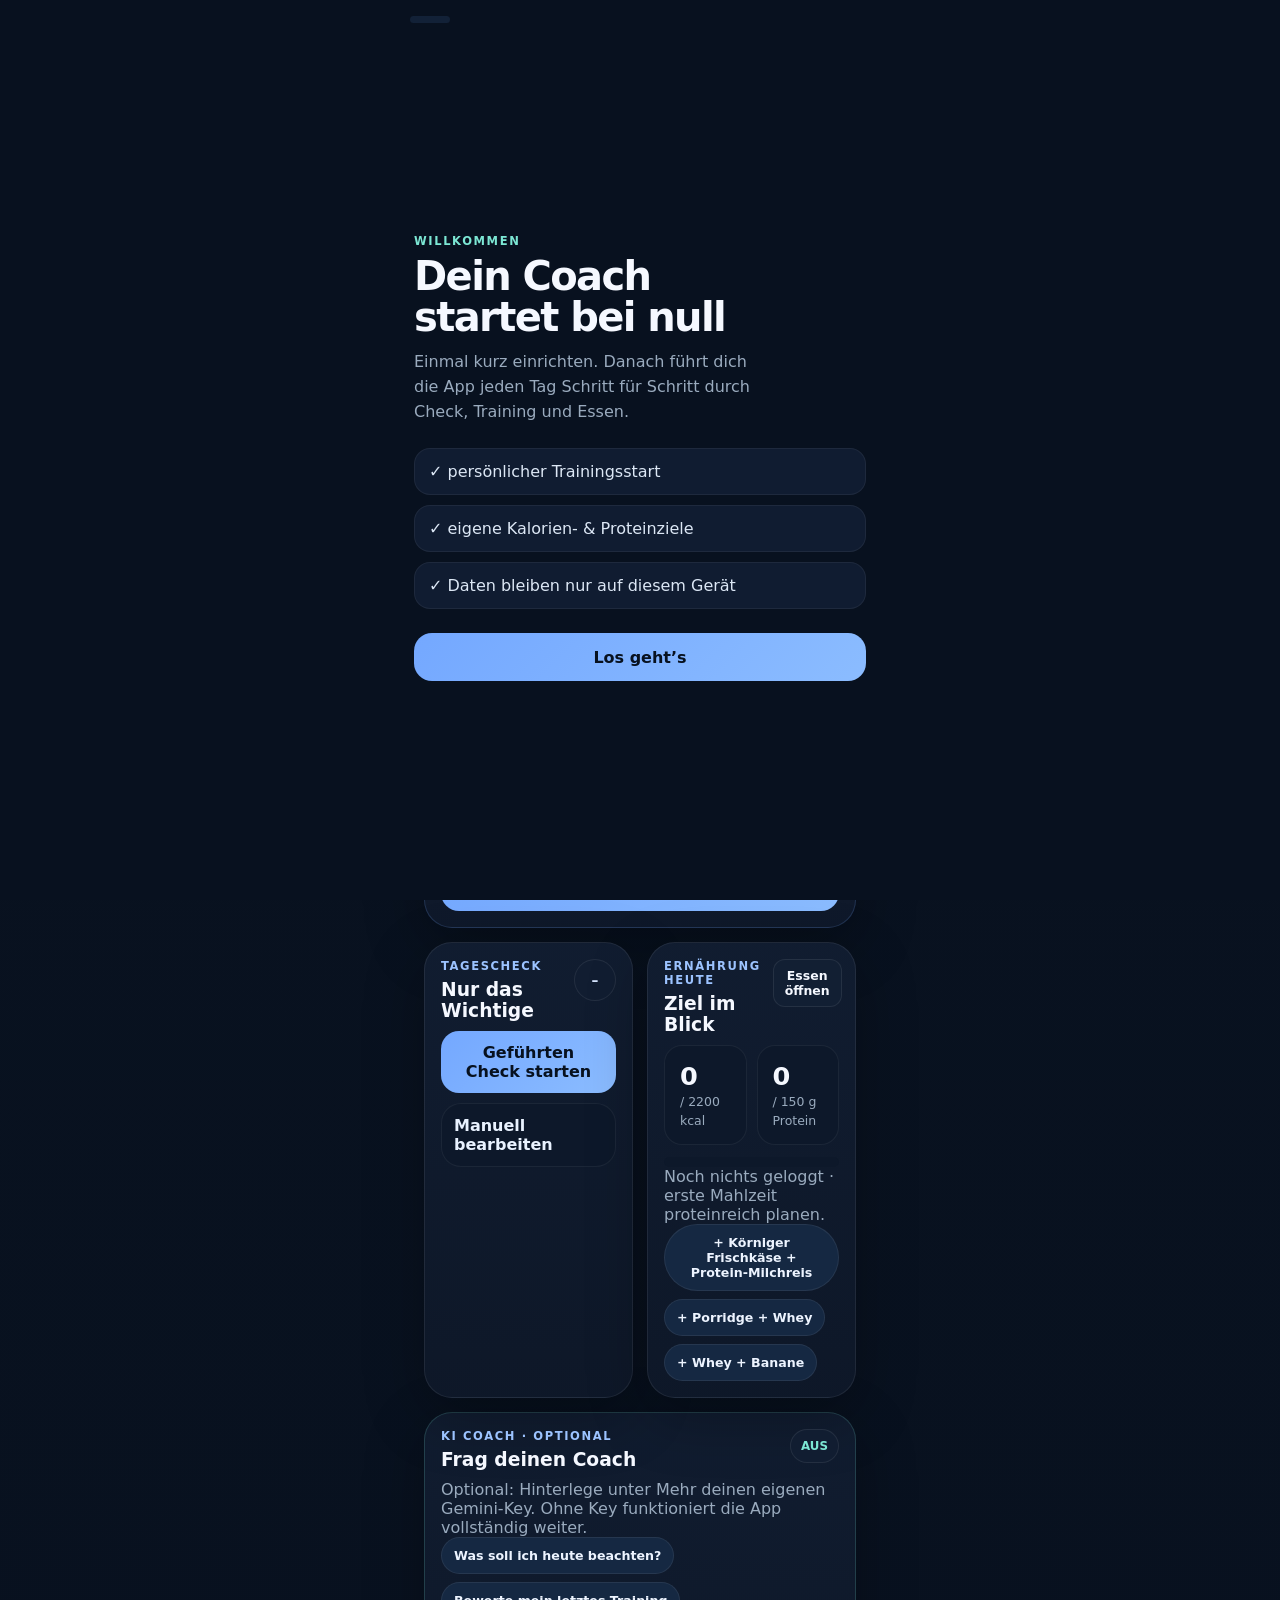
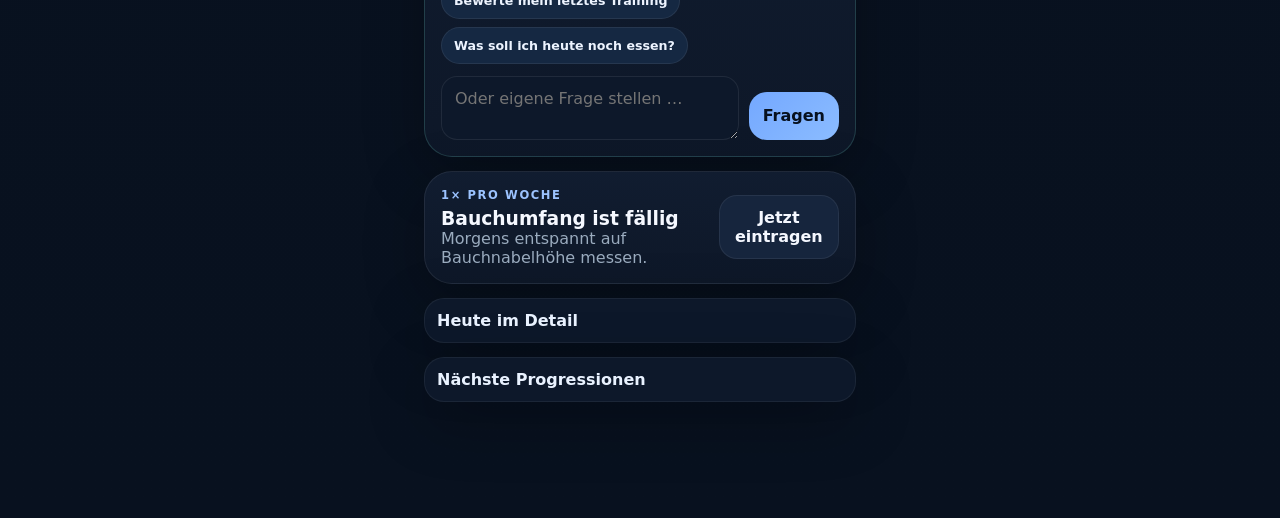
==== commit a81dc0f7: "V4.2" ====
--- a/index.html
+++ b/index.html
@@ -8,7 +8,7 @@
   <meta name="apple-mobile-web-app-status-bar-style" content="black-translucent" />
   <meta name="apple-mobile-web-app-title" content="Cal Coach" />
   <meta name="description" content="Persönlicher Calisthenics Coach: Training, Ernährung, Progression und Statistik." />
-  <title>Calisthenics Coach V4 Guided</title>
+  <title>Calisthenics Coach V4.2 Guided AI</title>
   <link rel="manifest" href="manifest.webmanifest" />
   <link rel="apple-touch-icon" href="icons/icon-192.png" />
   <link rel="stylesheet" href="styles.css" />
@@ -16,7 +16,7 @@
 <body>
   <header class="topbar">
     <div>
-      <div class="eyebrow">Calisthenics Coach · V4 Guided</div>
+      <div class="eyebrow">Calisthenics Coach · V4.2 AI</div>
       <h1>Calisthenics Coach</h1>
     </div>
     <div class="top-actions">
@@ -107,6 +107,25 @@
         </article>
       </div>
 
+
+      <article id="aiCoachCard" class="card ai-coach-card">
+        <div class="card-head">
+          <div><div class="eyebrow">KI Coach · optional</div><h3>Frag deinen Coach</h3></div>
+          <span id="aiCoachStatus" class="mode-badge">AUS</span>
+        </div>
+        <p id="aiCoachHint" class="muted">Mit deinem eigenen kostenlosen Gemini-Key kannst du deine heutigen Daten, Ernährung und Trainingshistorie analysieren lassen.</p>
+        <div id="aiQuickPrompts" class="chip-row">
+          <button type="button" data-ai-prompt="today">Was soll ich heute beachten?</button>
+          <button type="button" data-ai-prompt="training">Bewerte mein letztes Training</button>
+          <button type="button" data-ai-prompt="food">Was soll ich heute noch essen?</button>
+        </div>
+        <div class="ai-chat-row">
+          <textarea id="aiCoachQuestion" rows="2" placeholder="Oder eigene Frage stellen …"></textarea>
+          <button id="aiCoachAsk" class="primary" type="button">Fragen</button>
+        </div>
+        <div id="aiCoachAnswer" class="ai-answer hidden"></div>
+      </article>
+
       <div id="waistReminder" class="card reminder-card hidden">
         <div>
           <div class="eyebrow">1× pro Woche</div>
@@ -152,6 +171,10 @@
         <div id="workoutTabs" class="segmented"></div>
       </details>
       <div id="guidedCoach" class="hidden"></div>
+      <article id="trainingHistoryCard" class="card training-history-card">
+        <div class="card-head"><div><div class="eyebrow">Verlauf</div><h3>Vergangene Trainings</h3><p class="muted">Öffne eine Einheit und sieh jeden Satz wieder.</p></div><span id="trainingHistoryCount" class="pill">0</span></div>
+        <div id="trainingHistory" class="training-history"></div>
+      </article>
     </section>
 
     <section id="food" class="view" data-view>
@@ -348,7 +371,7 @@
     </section>
 
     <section id="settings" class="view" data-view>
-      <div class="section-head"><div><div class="eyebrow">App</div><h2>Mehr & Einstellungen</h2></div><span class="pill">V4.0.0</span></div>
+      <div class="section-head"><div><div class="eyebrow">App</div><h2>Mehr & Einstellungen</h2></div><span class="pill">V4.2.0</span></div>
       <article class="card">
         <div class="card-head"><div><div class="eyebrow">Planwerte</div><h3>Deine Basis</h3></div></div>
         <div class="settings-grid">
@@ -390,6 +413,26 @@
         </div>
       </article>
 
+
+      <article class="card ai-settings-card">
+        <div class="card-head"><div><div class="eyebrow">KI Coach</div><h3>Eigener Gemini API-Key</h3></div><span id="geminiConnectionBadge" class="mode-badge">NICHT VERBUNDEN</span></div>
+        <p class="muted">Jede Person trägt ihren eigenen Key ein. Er wird nur auf diesem Gerät gespeichert und niemals in dein App-Backup geschrieben.</p>
+        <label class="ai-key-label">Gemini API-Key
+          <div class="ai-key-row"><input id="geminiApiKey" type="password" autocomplete="off" spellcheck="false" placeholder="AIza…"><button id="toggleGeminiKey" class="small-btn" type="button">Anzeigen</button></div>
+        </label>
+        <div class="action-row compact-row" style="margin-top:10px">
+          <button id="saveGeminiKey" class="primary grow" type="button">Key lokal speichern</button>
+          <button id="testGeminiKey" class="secondary grow" type="button">Verbindung testen</button>
+          <button id="deleteGeminiKey" class="danger-btn grow" type="button">Key löschen</button>
+        </div>
+        <div id="geminiKeyMessage" class="status"></div>
+        <details class="inline-details" style="margin-top:12px">
+          <summary>Sicherheit & kostenlose Nutzung</summary>
+          <p class="muted" style="margin-top:10px">Diese statische GitHub-App sendet deinen Key direkt aus deinem Browser an Google. Das ist bequem für „Bring your own key“, aber weniger sicher als ein Backend. Nutze deshalb einen separaten, auf Gemini beschränkten Key und aktiviere keine Abrechnung, wenn du garantiert im Free Tier bleiben willst. Daten aus der kostenlosen Gemini-Stufe können von Google zur Produktverbesserung verwendet werden.</p>
+          <a class="secondary ai-link" href="https://aistudio.google.com/apikey" target="_blank" rel="noopener noreferrer">Key in Google AI Studio erstellen</a>
+        </details>
+      </article>
+
       <article class="card">
         <div class="card-head"><div><div class="eyebrow">Daten</div><h3>Bleiben auf diesem Gerät</h3></div></div>
         <p class="muted">Gewicht, Essen, Training und Fotos werden lokal gespeichert. Exportiere regelmäßig ein Backup.</p>
--- a/styles.css
+++ b/styles.css
@@ -277,3 +277,35 @@
 .flow-macro-preview{display:grid;gap:4px;padding:16px;border-radius:18px;background:#101c31;border:1px solid rgba(255,255,255,.06);margin:12px 0}.flow-macro-preview b{font-size:1.4rem}.flow-macro-preview span{color:#8fa3b8;font-size:.8rem}
 .flow-actions{display:grid;grid-template-columns:1fr 1fr;gap:9px;margin-top:8px}
 @media(max-width:520px){.guided-overlay{padding-left:10px;padding-right:10px}.guided-flow-body{padding-left:2px;padding-right:2px}.flow-grid{grid-template-columns:1fr 1fr}.flow-options.two{grid-template-columns:1fr 1fr}.flow-checks{grid-template-columns:repeat(3,1fr)}.flow-energy{grid-template-columns:repeat(5,1fr)}.guided-flow-body h2{max-width:14ch}}
+
+/* V4.1 training history + editable sets */
+.last-time-box{margin:12px 0;padding:13px;border-radius:18px;background:#0d182a;border:1px solid rgba(116,168,255,.18)}
+.last-time-box.empty{border-style:dashed}.last-time-head{display:flex;justify-content:space-between;gap:10px;align-items:flex-start}.last-time-head span{font-size:.76rem;color:var(--muted)}.last-time-head b{font-size:.8rem;text-align:right;color:#dfeaff}.last-time-box>small{display:block;color:var(--muted);margin-top:4px}
+.last-time-sets{display:grid;grid-template-columns:repeat(2,1fr);gap:8px;margin-top:10px}.last-time-sets span{padding:9px 10px;border-radius:14px;background:#111f34;border:1px solid rgba(255,255,255,.05)}.last-time-sets small{display:block;color:var(--accent-2);font-weight:800;margin-bottom:3px}.last-time-sets b{font-size:.78rem;line-height:1.35}
+.set-label{margin-top:12px}.set-history{display:grid;grid-template-columns:1fr;gap:8px}.set-chip.editable{width:100%;display:grid;grid-template-columns:1fr auto;gap:4px 10px;align-items:center;text-align:left;color:var(--text);background:#132239;border:1px solid rgba(255,255,255,.07);padding:11px 12px}.set-chip.editable span{font-weight:800}.set-chip.editable small{font-weight:900}.set-chip.editable i{grid-column:2;font-style:normal;color:var(--muted);font-size:.7rem}.compare.better{color:var(--success)}.compare.worse{color:var(--danger)}.compare.same{color:var(--muted)}
+.next-compare{display:flex;justify-content:space-between;gap:10px;align-items:center;margin:8px 0 12px;padding:10px 12px;border-radius:15px;background:#0d182a;border:1px solid rgba(255,255,255,.06)}.next-compare span{font-size:.78rem;color:var(--muted)}.next-compare b{font-size:.82rem}
+.success-tip{border-color:rgba(112,224,184,.22);background:#10281f}
+.set-edit-overlay{position:fixed;inset:0;z-index:120;background:rgba(5,10,18,.82);backdrop-filter:blur(8px);display:grid;place-items:end center;padding:18px}
+.set-edit-card{width:min(460px,100%);background:#101c31;border:1px solid rgba(255,255,255,.08);border-radius:26px;padding:18px;box-shadow:0 30px 90px rgba(0,0,0,.5)}
+.set-edit-grid{display:grid;grid-template-columns:1fr 1fr;gap:10px}.set-edit-grid label{font-size:.76rem;font-weight:800;color:var(--muted)}.set-edit-grid input,.set-edit-grid select{display:block;width:100%;margin-top:6px;padding:13px;border-radius:15px;background:#0d182a;color:var(--text);border:1px solid rgba(255,255,255,.07)}
+.set-edit-actions{display:grid;grid-template-columns:1fr 1.3fr;gap:10px;margin-top:14px}
+.training-history-card{margin-top:14px}.training-history{display:grid;gap:9px}.history-session{background:#0d182a;border:1px solid rgba(255,255,255,.06);border-radius:18px;overflow:hidden}.history-session>summary{list-style:none;display:flex;justify-content:space-between;gap:10px;align-items:center;padding:13px 14px;cursor:pointer}.history-session>summary::-webkit-details-marker{display:none}.history-session>summary span:first-child{display:grid;gap:3px}.history-session>summary small{color:var(--muted);font-size:.74rem}.history-chevron{font-size:1.5rem;color:var(--muted);transition:.18s transform}.history-session[open] .history-chevron{transform:rotate(90deg)}
+.history-exercises{display:grid;gap:8px;padding:0 12px 12px}.history-exercise{padding:11px;border-radius:15px;background:#111f34;border:1px solid rgba(255,255,255,.05)}.history-exercise>b{display:block;margin-bottom:6px}.history-exercise>span{font-size:.78rem;color:var(--success)}.history-set-list{display:flex;flex-wrap:wrap;gap:6px}.history-set-list span{font-size:.72rem;color:#cdd9e8;padding:6px 8px;border-radius:10px;background:#0d182a}
+.history-actions{padding:0 12px 12px;display:flex;justify-content:flex-end}
+@media(max-width:520px){.set-edit-grid{grid-template-columns:1fr}.set-edit-actions{grid-template-columns:1fr}.last-time-sets{grid-template-columns:1fr 1fr}}
+.performance-toast{position:fixed;z-index:140;left:50%;bottom:calc(var(--nav-h,88px) + 22px);transform:translate(-50%,18px);width:min(340px,calc(100% - 28px));padding:12px 14px;border-radius:18px;background:#132239;border:1px solid rgba(255,255,255,.08);box-shadow:0 16px 50px rgba(0,0,0,.42);opacity:0;transition:.2s ease;pointer-events:none;display:flex;justify-content:space-between;gap:10px;align-items:center}.performance-toast.show{opacity:1;transform:translate(-50%,0)}.performance-toast b{font-size:.86rem}.performance-toast span{font-size:.72rem;color:var(--muted);text-align:right}.performance-toast.better b{color:var(--success)}.performance-toast.worse b{color:var(--danger)}.performance-toast.same b{color:#d9e6f5}
+
+/* V4.2 Gemini BYOK */
+.ai-coach-card{border-color:rgba(124,231,212,.18)}
+.ai-chat-row{display:grid;grid-template-columns:1fr auto;gap:10px;margin-top:12px;align-items:end}
+.ai-chat-row textarea{width:100%;resize:vertical;min-height:52px;max-height:140px;background:#0d182a;color:var(--text);border:1px solid rgba(255,255,255,.08);border-radius:16px;padding:12px 13px;outline:none;font:inherit}
+.ai-chat-row textarea:focus{border-color:rgba(116,168,255,.55);box-shadow:0 0 0 3px rgba(116,168,255,.08)}
+.ai-answer{margin-top:12px;padding:13px 14px;border-radius:18px;background:#0d182a;border:1px solid rgba(124,231,212,.14);line-height:1.52;color:#e7f2ff;font-size:.88rem}
+.ai-answer.loading{color:var(--muted);font-style:italic}
+.ai-answer.error{border-color:rgba(255,150,150,.24);color:#ffd1d1}
+.ai-key-label{display:block;color:var(--muted);font-size:.77rem;font-weight:800}
+.ai-key-row{display:grid;grid-template-columns:1fr auto;gap:8px;margin-top:7px}
+.ai-key-row input{width:100%;min-width:0;background:#0d182a;color:var(--text);border:1px solid rgba(255,255,255,.08);border-radius:16px;padding:13px 14px;outline:none}
+.ai-key-row input:focus{border-color:rgba(116,168,255,.55)}
+.ai-link{display:flex;text-align:center;margin-top:10px;text-decoration:none}
+@media(max-width:520px){.ai-chat-row{grid-template-columns:1fr}.ai-chat-row button{width:100%}.ai-key-row{grid-template-columns:1fr auto}}
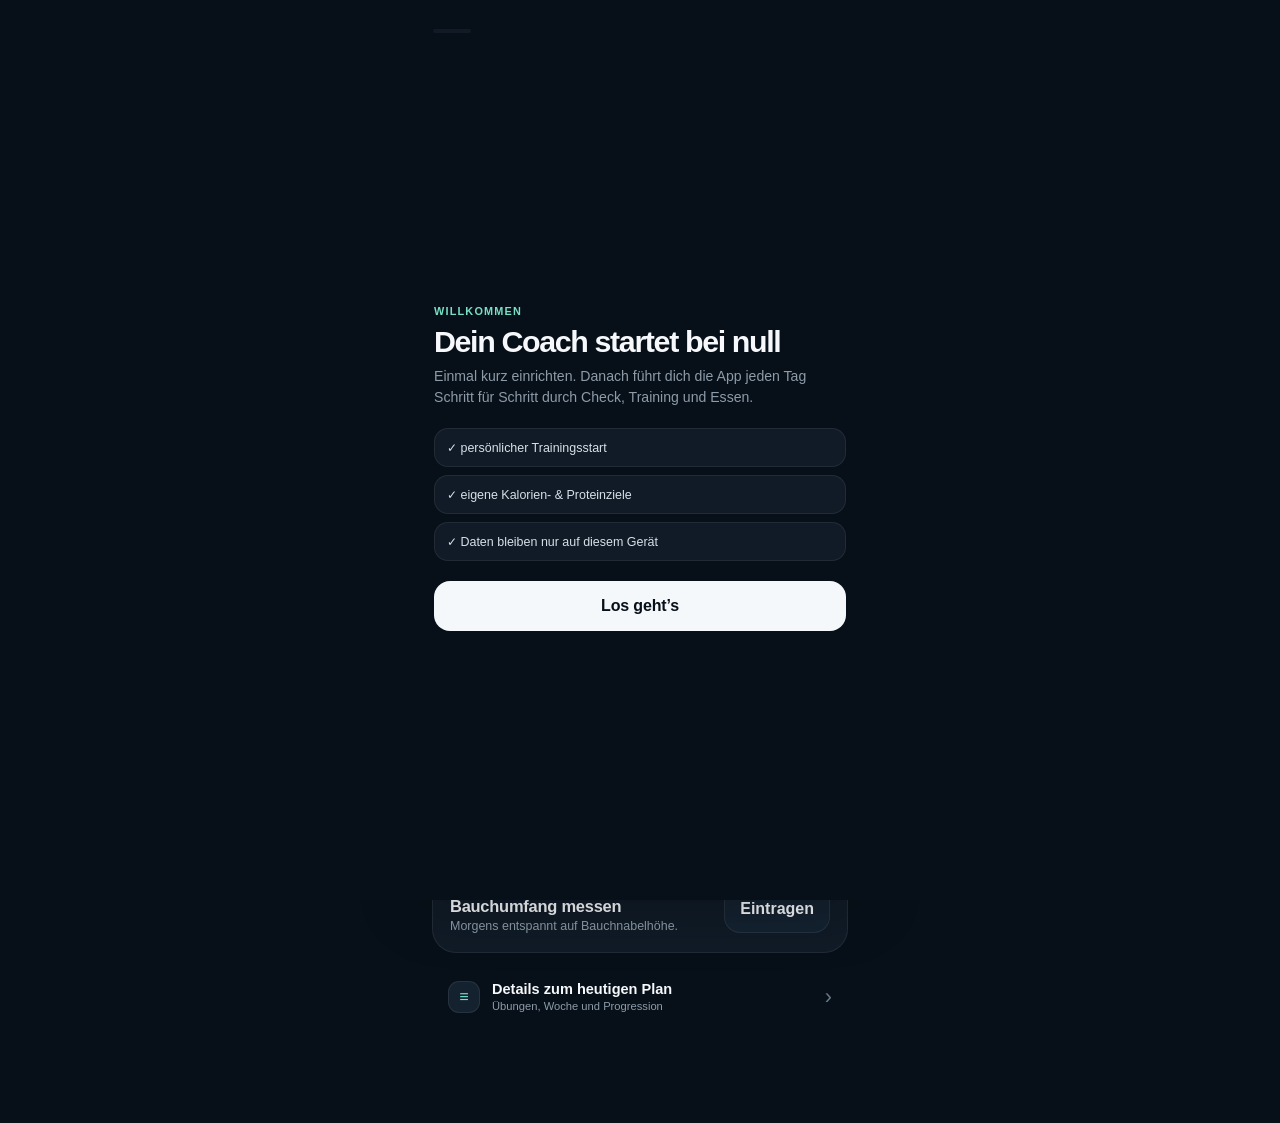
==== commit a279a3aa: "V5" ====
--- a/index.html
+++ b/index.html
@@ -3,456 +3,423 @@
 <head>
   <meta charset="utf-8" />
   <meta name="viewport" content="width=device-width, initial-scale=1, viewport-fit=cover" />
-  <meta name="theme-color" content="#0b1220" />
+  <meta name="theme-color" content="#071019" />
   <meta name="apple-mobile-web-app-capable" content="yes" />
   <meta name="apple-mobile-web-app-status-bar-style" content="black-translucent" />
   <meta name="apple-mobile-web-app-title" content="Cal Coach" />
-  <meta name="description" content="Persönlicher Calisthenics Coach: Training, Ernährung, Progression und Statistik." />
-  <title>Calisthenics Coach V4.2 Guided AI</title>
+  <meta name="description" content="Minimalistischer geführter Calisthenics Coach für Training, Ernährung, Fortschritt und KI-Auswertung." />
+  <title>Cal Coach · V5</title>
   <link rel="manifest" href="manifest.webmanifest" />
   <link rel="apple-touch-icon" href="icons/icon-192.png" />
   <link rel="stylesheet" href="styles.css" />
 </head>
 <body>
-  <header class="topbar">
-    <div>
-      <div class="eyebrow">Calisthenics Coach · V4.2 AI</div>
-      <h1>Calisthenics Coach</h1>
-    </div>
-    <div class="top-actions">
-      <span id="onlineBadge" class="status-pill">online</span>
-      <button id="installBtn" class="ghost-btn hidden" type="button">Installieren</button>
-    </div>
+  <!-- Utility elements kept for PWA/runtime logic; intentionally visually quiet. -->
+  <header class="utility-bar" aria-hidden="true">
+    <span id="onlineBadge" class="status-pill">online</span>
+    <button id="installBtn" class="ghost-btn hidden" type="button">Installieren</button>
   </header>
 
   <main class="app-shell">
+    <!-- TODAY -->
     <section id="today" class="view active" data-view>
-      <article class="card hero compact-hero">
+      <header class="screen-header home-header">
         <div>
-          <div class="eyebrow">Heute</div>
-          <h2>Öffnen. Check. Trainieren.</h2>
-          <p class="muted">Die App soll sich wie ein echter Coach anfühlen: klar, clean und ohne Nachdenken.</p>
-        </div>
-        <div class="hero-stats clean">
-          <div><small>Gewicht</small><span id="heroWeight">87</span></div>
-          <div><small>Pull-ups</small><span id="heroPullups">2</span></div>
-          <div><small>Handstand</small><span id="heroHs">5 s</span></div>
-          <div><small>Workouts/Woche</small><span id="heroWeek">0</span></div>
-        </div>
-      </article>
-
-      <article id="todayCoach" class="card coach-card prominent">
-        <div class="card-head">
+          <p id="todayDateLabel" class="screen-kicker">Heute</p>
+          <h1 id="todayGreeting">Dein Tag</h1>
+        </div>
+        <div class="avatar-mark" aria-hidden="true">C</div>
+      </header>
+
+      <section class="daily-check-card surface">
+        <div class="surface-row align-center">
           <div>
-            <div class="eyebrow" id="todayDateLabel">Heute</div>
-            <h3 id="coachTitle">Tagesplan wird geladen</h3>
-          </div>
-          <span id="coachMode" class="mode-badge">NORMAL</span>
-        </div>
-        <p id="coachText" class="lead">Trage Schlaf und Gelenke ein. Danach sagt dir die App genau, was heute dran ist.</p>
-        <div id="coachBullets" class="coach-bullets"></div>
-        <div class="action-row compact-row">
-          <button id="openTodayWorkout" class="primary grow" type="button">Training starten</button>
-          <button id="quickHandstandBtn" class="secondary" type="button">Handstand starten</button>
-        </div>
-      </article>
-
-      <div class="grid-2 main-grid">
-        <article class="card">
-          <div class="card-head">
-            <div>
-              <div class="eyebrow">Tagescheck</div>
-              <h3>Nur das Wichtige</h3>
-            </div>
-            <span id="dailyScore" class="score-ring">–</span>
-          </div>
-          <button id="guidedCheckBtn" class="primary full guided-entry-btn" type="button">Geführten Check starten</button>
-          <details class="inline-details guided-backup-form">
-            <summary>Manuell bearbeiten</summary>
+            <p class="section-label">Tagescheck</p>
+            <h2>Wie belastbar bist du heute?</h2>
+          </div>
+          <span id="dailyScore" class="score-orb">–</span>
+        </div>
+        <p class="support-copy">Schlaf, Energie und Gelenke. Dauert unter einer Minute.</p>
+        <button id="guidedCheckBtn" class="primary full" type="button">Check starten</button>
+        <details class="quiet-details">
+          <summary>Manuell bearbeiten</summary>
           <form id="dailyForm" class="form-grid compact-form">
             <label>Gewicht kg<input id="dWeight" type="number" step="0.1" inputmode="decimal" placeholder="87,0"></label>
-            <label>Schlaf h<input id="dSleep" type="number" step="0.1" inputmode="decimal" placeholder="5,5"></label>
+            <label>Schlaf h<input id="dSleep" type="number" step="0.1" inputmode="decimal" placeholder="7,0"></label>
             <label>Ellenbogen 0–10<input id="dElbow" type="number" min="0" max="10" step="1" inputmode="numeric" value="0"></label>
             <label>Schulter 0–10<input id="dShoulder" type="number" min="0" max="10" step="1" inputmode="numeric" value="0"></label>
-            <details class="inline-details span-2">
-              <summary>Mehr Eingaben</summary>
+            <details class="quiet-details span-2 nested-quiet">
+              <summary>Weitere Werte</summary>
               <div class="details-grid">
                 <label>Wasser L<input id="dWater" type="number" step="0.1" inputmode="decimal" placeholder="2,5"></label>
                 <label>Schritte<input id="dSteps" type="number" step="100" inputmode="numeric" placeholder="8000"></label>
                 <label>Energie 1–5<select id="dEnergy"><option>1</option><option>2</option><option selected>3</option><option>4</option><option>5</option></select></label>
-                <label class="check"><input id="dCreatine" type="checkbox"> 5 g Creatin genommen</label>
+                <label class="check"><input id="dCreatine" type="checkbox"> 5 g Creatin</label>
               </div>
             </details>
-            <button class="primary span-2" type="submit">Check speichern</button>
+            <button class="secondary span-2" type="submit">Änderungen speichern</button>
           </form>
           <div id="dailyMsg" class="status"></div>
-          </details>
-        </article>
-
-        <article class="card">
-          <div class="card-head">
-            <div>
-              <div class="eyebrow">Ernährung heute</div>
-              <h3>Ziel im Blick</h3>
+        </details>
+      </section>
+
+      <section id="todayCoach" class="workout-hero surface">
+        <div class="workout-hero-top">
+          <div>
+            <p class="section-label">Heute dran</p>
+            <h2 id="coachTitle">Tagesplan</h2>
+          </div>
+          <span id="coachMode" class="mode-badge">CHECK</span>
+        </div>
+        <p id="coachText" class="support-copy workout-copy">Recovery-Check ausfüllen, danach bekommst du deine klare Empfehlung.</p>
+        <div class="hero-actions">
+          <button id="openTodayWorkout" class="primary full" type="button">Training starten</button>
+          <button id="quickHandstandBtn" class="primary full hidden" type="button">Handstand starten</button>
+        </div>
+        <details class="quiet-details hero-details">
+          <summary>Warum diese Empfehlung?</summary>
+          <div id="coachBullets" class="coach-bullets"></div>
+        </details>
+      </section>
+
+      <section class="surface nutrition-glance">
+        <div class="surface-row align-center">
+          <div>
+            <p class="section-label">Ernährung</p>
+            <h2>Heute</h2>
+          </div>
+          <button class="text-action" data-nav="food" type="button">Eintragen</button>
+        </div>
+        <div class="nutrition-inline">
+          <div><strong id="todayCalories">0</strong><span id="todayCaloriesGoal">kcal</span></div>
+          <div><strong id="todayProtein">0</strong><span id="todayProteinGoal">g Protein</span></div>
+        </div>
+        <div class="progress-track"><span id="calProgress"></span></div>
+        <p id="nutritionCoach" class="micro-copy">Noch nichts eingetragen.</p>
+        <div id="todayMealPresets" class="quick-presets compact-presets"></div>
+      </section>
+
+      <details id="aiCoachCard" class="surface accordion-card ai-accordion">
+        <summary>
+          <span class="summary-icon">✦</span>
+          <span><b>KI Coach fragen</b><small>Training, Recovery oder Essen</small></span>
+          <span id="aiCoachStatus" class="mode-badge subtle">AUS</span>
+        </summary>
+        <div class="accordion-body">
+          <p id="aiCoachHint" class="support-copy">Mit deinem eigenen Gemini-Key kannst du deine Daten analysieren lassen.</p>
+          <div id="aiQuickPrompts" class="chip-row compact-chips">
+            <button type="button" data-ai-prompt="today">Heute beachten</button>
+            <button type="button" data-ai-prompt="training">Training bewerten</button>
+            <button type="button" data-ai-prompt="food">Essen planen</button>
+          </div>
+          <div class="ai-chat-row">
+            <textarea id="aiCoachQuestion" rows="2" placeholder="Frage an deinen Coach …"></textarea>
+            <button id="aiCoachAsk" class="primary" type="button">Senden</button>
+          </div>
+          <div id="aiCoachAnswer" class="ai-answer hidden"></div>
+        </div>
+      </details>
+
+      <div id="waistReminder" class="surface reminder-card hidden">
+        <div><p class="section-label">Wöchentlicher Check</p><h3>Bauchumfang messen</h3><p class="micro-copy">Morgens entspannt auf Bauchnabelhöhe.</p></div>
+        <button id="measureWaistNow" class="secondary" type="button">Eintragen</button>
+      </div>
+
+      <details class="surface accordion-card">
+        <summary><span class="summary-icon">≡</span><span><b>Details zum heutigen Plan</b><small>Übungen, Woche und Progression</small></span></summary>
+        <div class="accordion-body">
+          <div class="detail-block">
+            <div class="surface-row"><div><p class="section-label">Ablauf</p><h3 id="todayWorkoutTitle">Tagesplan</h3></div><span id="todayDuration" class="pill"></span></div>
+            <div id="todayPreview" class="stack"></div>
+          </div>
+          <div class="detail-block">
+            <div class="surface-row"><div><p class="section-label">Diese Woche</p><h3>Planstatus</h3></div><span id="weekScore" class="pill">0/4</span></div>
+            <div id="weekChecklist" class="checklist"></div>
+          </div>
+          <div class="detail-block"><p class="section-label">Nächste Progressionen</p><div id="nextProgressions" class="progression-grid"></div></div>
+        </div>
+      </details>
+
+      <div class="hidden-data" aria-hidden="true">
+        <span id="heroWeight">–</span><span id="heroPullups">–</span><span id="heroHs">–</span><span id="heroWeek">–</span>
+      </div>
+    </section>
+
+    <!-- TRAINING -->
+    <section id="train" class="view" data-view>
+      <header class="screen-header">
+        <div><p class="screen-kicker">Geführt</p><h1>Training</h1></div>
+      </header>
+      <div id="trainingOverview"></div>
+      <div id="guidedCoach" class="hidden"></div>
+
+      <details class="surface accordion-card compact-accordion">
+        <summary><span class="summary-icon">⇄</span><span><b>Andere Einheit</b><small>Montag, Donnerstag oder Home</small></span></summary>
+        <div class="accordion-body"><div id="workoutTabs" class="segmented"></div></div>
+      </details>
+
+      <details id="trainingHistoryCard" class="surface accordion-card training-history-card">
+        <summary><span class="summary-icon">↺</span><span><b>Vergangene Trainings</b><small>Alle Sätze ansehen, vergleichen oder löschen</small></span><span id="trainingHistoryCount" class="pill">0</span></summary>
+        <div class="accordion-body"><div id="trainingHistory" class="training-history"></div></div>
+      </details>
+    </section>
+
+    <!-- FOOD -->
+    <section id="food" class="view" data-view>
+      <header class="screen-header">
+        <div><p class="screen-kicker">Heute</p><h1>Essen</h1></div>
+        <span id="foodModeBadge" class="mode-badge">CUT</span>
+      </header>
+
+      <section class="surface macro-summary">
+        <div class="macro-summary-grid">
+          <div class="macro-main"><strong id="foodCalories">0</strong><span>kcal</span><small id="foodCaloriesLeft">– übrig</small></div>
+          <div><strong id="foodProtein">0 g</strong><span>Protein</span><small id="foodProteinLeft">–</small></div>
+          <div><strong id="foodCarbs">0 g</strong><span>KH</span><small id="foodCarbsLeft">–</small></div>
+          <div><strong id="foodFat">0 g</strong><span>Fett</span><small id="foodFatLeft">–</small></div>
+        </div>
+        <div class="macro-bars" aria-hidden="true">
+          <i><b id="foodCaloriesBar"></b></i><i><b id="foodProteinBar"></b></i><i><b id="foodCarbsBar"></b></i><i><b id="foodFatBar"></b></i>
+        </div>
+        <div class="food-secondary-row compact-secondary">
+          <span><b id="foodFiber">0 g</b><small id="foodFiberLeft">Ballaststoffe</small></span>
+          <span><b id="foodWater">0 L</b><small>Wasser</small></span>
+          <span><b id="foodCreatine">Nein</b><small>Creatin</small></span>
+        </div>
+      </section>
+
+      <section id="aiMealEntryCard" class="surface ai-meal-entry-card">
+        <div class="surface-row align-center">
+          <div><p class="section-label accent">KI Schnell-Eintrag</p><h2>Beschreib einfach dein Essen</h2></div>
+          <span id="aiMealEntryBadge" class="mode-badge subtle">AUS</span>
+        </div>
+        <textarea id="aiMealText" class="ai-meal-text" rows="3" placeholder="z. B. 3 Eier, 250 g Nudeln und etwas Gemüse mit Sahnesoße"></textarea>
+        <button id="aiMealAnalyzeBtn" class="primary full" type="button">Analysieren & eintragen</button>
+        <div id="aiMealFlow" class="ai-meal-flow hidden" aria-live="polite"></div>
+      </section>
+
+      <section class="surface meals-today">
+        <div class="surface-row align-center">
+          <div><p class="section-label">Heute gegessen</p><h2>Mahlzeiten</h2></div>
+          <button id="clearMeals" class="text-action danger-text" type="button">Leeren</button>
+        </div>
+        <div id="mealList" class="stack meal-stack"></div>
+      </section>
+
+      <details class="surface accordion-card food-methods">
+        <summary><span class="summary-icon">＋</span><span><b>Anders eintragen</b><small>Geführt oder Lebensmittel suchen</small></span></summary>
+        <div class="accordion-body">
+          <button id="guidedFoodBtn" class="secondary full" type="button">Geführt eintragen</button>
+          <div class="divider-line"><span>oder</span></div>
+          <div class="food-search-card">
+            <label class="field-label">Lebensmittel suchen<input id="foodSearch" class="food-search-input" type="search" autocomplete="off" placeholder="Hähnchen, Reis, Skyr …"></label>
+            <div id="foodSearchResults" class="food-search-results"></div>
+            <div id="selectedFoodCard" class="selected-food hidden">
+              <div class="selected-food-head"><div><p class="section-label">Ausgewählt</p><h3 id="selectedFoodName">–</h3><small id="selectedFoodPer100" class="micro-copy"></small></div><button id="clearSelectedFood" class="icon-button" type="button" aria-label="Schließen">×</button></div>
+              <div class="food-add-grid">
+                <label class="field-label">Menge<div class="amount-input"><input id="foodAmount" type="number" step="1" min="1" inputmode="numeric" value="100"><span id="foodAmountUnit">g</span></div></label>
+                <div class="food-live-calc"><b id="selectedFoodCalories">0 kcal</b><span id="selectedFoodMacros">0 P · 0 KH · 0 F</span></div>
+              </div>
+              <div id="foodQuickPortions" class="chip-row compact-chips"></div>
+              <button id="addSelectedFood" class="primary full" type="button">Hinzufügen</button>
             </div>
-            <button class="small-btn" data-nav="food" type="button">Essen öffnen</button>
-          </div>
-          <div class="nutrition-big clean-nutrition">
-            <div><strong id="todayCalories">0</strong><span id="todayCaloriesGoal">/ – kcal</span></div>
-            <div><strong id="todayProtein">0</strong><span id="todayProteinGoal">/ – g Protein</span></div>
-          </div>
-          <div class="progress-line"><span id="calProgress" style="width:0%"></span></div>
-          <p id="nutritionCoach" class="muted">Mahlzeiten eintragen, dann rechnet die App automatisch.</p>
-          <div id="todayMealPresets" class="quick-presets"></div>
-        </article>
-      </div>
-
-
-      <article id="aiCoachCard" class="card ai-coach-card">
-        <div class="card-head">
-          <div><div class="eyebrow">KI Coach · optional</div><h3>Frag deinen Coach</h3></div>
-          <span id="aiCoachStatus" class="mode-badge">AUS</span>
-        </div>
-        <p id="aiCoachHint" class="muted">Mit deinem eigenen kostenlosen Gemini-Key kannst du deine heutigen Daten, Ernährung und Trainingshistorie analysieren lassen.</p>
-        <div id="aiQuickPrompts" class="chip-row">
-          <button type="button" data-ai-prompt="today">Was soll ich heute beachten?</button>
-          <button type="button" data-ai-prompt="training">Bewerte mein letztes Training</button>
-          <button type="button" data-ai-prompt="food">Was soll ich heute noch essen?</button>
-        </div>
-        <div class="ai-chat-row">
-          <textarea id="aiCoachQuestion" rows="2" placeholder="Oder eigene Frage stellen …"></textarea>
-          <button id="aiCoachAsk" class="primary" type="button">Fragen</button>
-        </div>
-        <div id="aiCoachAnswer" class="ai-answer hidden"></div>
-      </article>
-
-      <div id="waistReminder" class="card reminder-card hidden">
-        <div>
-          <div class="eyebrow">1× pro Woche</div>
-          <h3>Bauchumfang ist fällig</h3>
-          <p class="muted">Morgens entspannt auf Bauchnabelhöhe messen.</p>
-        </div>
-        <button id="measureWaistNow" class="secondary" type="button">Jetzt eintragen</button>
-      </div>
-
-      <details class="card collapsible-card">
-        <summary>Heute im Detail</summary>
-        <div class="grid-2">
-          <article class="subcard">
-            <div class="card-head">
-              <div><div class="eyebrow">Heutiger Ablauf</div><h3 id="todayWorkoutTitle">Tagesplan</h3></div>
-              <span id="todayDuration" class="pill"></span>
-            </div>
-            <div id="todayPreview" class="stack"></div>
-          </article>
-          <article class="subcard">
-            <div class="card-head"><div><div class="eyebrow">Diese Woche</div><h3>Nur das zählt</h3></div><span id="weekScore" class="pill">0/4</span></div>
-            <div id="weekChecklist" class="checklist"></div>
-          </article>
-        </div>
-      </details>
-
-      <details class="card collapsible-card">
-        <summary>Nächste Progressionen</summary>
-        <div id="nextProgressions" class="progression-grid"></div>
-      </details>
-    </section>
-
-    <section id="train" class="view" data-view>
-      <div class="section-head">
-        <div><div class="eyebrow">Coach-Modus</div><h2>Training</h2></div>
-      </div>
-      <article class="card compact-note">
-        <p class="muted">Standardmäßig führt dich die App durch das heutige Training. Andere Einheiten kannst du unten bei Bedarf auswählen.</p>
-      </article>
-      <div id="trainingOverview"></div>
-      <details class="card collapsible-card slim-collapse">
-        <summary>Andere Einheit auswählen</summary>
-        <div id="workoutTabs" class="segmented"></div>
-      </details>
-      <div id="guidedCoach" class="hidden"></div>
-      <article id="trainingHistoryCard" class="card training-history-card">
-        <div class="card-head"><div><div class="eyebrow">Verlauf</div><h3>Vergangene Trainings</h3><p class="muted">Öffne eine Einheit und sieh jeden Satz wieder.</p></div><span id="trainingHistoryCount" class="pill">0</span></div>
-        <div id="trainingHistory" class="training-history"></div>
-      </article>
-    </section>
-
-    <section id="food" class="view" data-view>
-      <div class="section-head"><div><div class="eyebrow">Ernährung</div><h2>Food Tracker</h2><p class="muted">Lebensmittel auswählen, Menge eingeben, fertig.</p></div><span id="foodModeBadge" class="mode-badge">CUT</span></div>
-
-      <article class="card guided-food-card prominent">
-        <div><div class="eyebrow">Geführt</div><h3>Essen Schritt für Schritt</h3><p class="muted">Lebensmittel wählen → Menge → automatische Nährwerte → direkte Empfehlung.</p></div>
-        <button id="guidedFoodBtn" class="primary full" type="button">Essen geführt eintragen</button>
-      </article>
-
-      <article class="card food-coach-card prominent">
-        <div class="card-head"><div><div class="eyebrow">Coach heute</div><h3 id="foodCoachTitle">Tagesziel im Blick</h3></div><span id="foodCoachBadge" class="mode-badge">START</span></div>
-        <p id="foodCoachAdvice" class="lead">Trage dein Essen ein. Die App sagt dir danach automatisch, was noch fehlt.</p>
-      </article>
-
-      <div class="food-macro-grid">
-        <article class="card mini macro-card"><div class="eyebrow">Kalorien</div><strong id="foodCalories">0</strong><span id="foodCaloriesLeft">2.300 übrig</span><div class="macro-progress"><i id="foodCaloriesBar"></i></div></article>
-        <article class="card mini macro-card"><div class="eyebrow">Protein</div><strong id="foodProtein">0 g</strong><span id="foodProteinLeft">170 g übrig</span><div class="macro-progress"><i id="foodProteinBar"></i></div></article>
-        <article class="card mini macro-card"><div class="eyebrow">Kohlenhydrate</div><strong id="foodCarbs">0 g</strong><span id="foodCarbsLeft">245 g übrig</span><div class="macro-progress"><i id="foodCarbsBar"></i></div></article>
-        <article class="card mini macro-card"><div class="eyebrow">Fett</div><strong id="foodFat">0 g</strong><span id="foodFatLeft">70 g übrig</span><div class="macro-progress"><i id="foodFatBar"></i></div></article>
-      </div>
-
-      <div class="food-secondary-row">
-        <span><b id="foodFiber">0 g</b> Ballaststoffe <small id="foodFiberLeft">30 g Ziel</small></span>
-        <span><b id="foodWater">0 L</b> Wasser</span>
-        <span><b id="foodCreatine">Nein</b> Creatin</span>
-      </div>
-
-      <article class="card food-search-card">
-        <div class="card-head"><div><div class="eyebrow">Lebensmittel hinzufügen</div><h3>Suchen statt rechnen</h3></div><span class="pill">pro 100 g</span></div>
-        <label class="food-search-label">Lebensmittel suchen
-          <input id="foodSearch" class="food-search-input" type="search" autocomplete="off" placeholder="z. B. Hähnchen, Reis, Skyr, Banane…">
-        </label>
-        <div id="foodSearchResults" class="food-search-results"></div>
-
-        <div id="selectedFoodCard" class="selected-food hidden">
-          <div class="selected-food-head"><div><div class="eyebrow">Ausgewählt</div><h3 id="selectedFoodName">–</h3><small id="selectedFoodPer100" class="muted"></small></div><button id="clearSelectedFood" class="small-btn" type="button">×</button></div>
-          <div class="food-add-grid">
-            <label>Menge <div class="amount-input"><input id="foodAmount" type="number" step="1" min="1" inputmode="numeric" value="100"><span id="foodAmountUnit">g</span></div></label>
-            <div class="food-live-calc"><b id="selectedFoodCalories">0 kcal</b><span id="selectedFoodMacros">0 P · 0 KH · 0 F</span></div>
-          </div>
-          <div id="foodQuickPortions" class="chip-row"></div>
-          <button id="addSelectedFood" class="primary full" type="button">Zum heutigen Essen hinzufügen</button>
-        </div>
-
-        <div class="eyebrow section-label">Häufig / zuletzt</div>
-        <div id="recentFoods" class="food-quick-grid"></div>
-      </article>
-
-      <article class="card">
-        <div class="card-head"><div><div class="eyebrow">Heute</div><h3>Was du gegessen hast</h3></div><button id="clearMeals" class="small-btn danger" type="button">Tag leeren</button></div>
-        <div id="mealList" class="stack"></div>
-      </article>
-
-      <details class="card collapsible-card">
-        <summary>Eigene / verpackte Lebensmittel</summary>
-        <p class="muted">Für Produkte, die nicht in der Datenbank sind. Werte vom Etikett pro Portion eintragen.</p>
-        <form id="mealForm" class="form-grid">
-          <label class="span-2">Name<input id="mealName" placeholder="z. B. Protein-Milchreis Marke X"></label>
-          <label>Kalorien<input id="mealCalories" type="number" step="1" inputmode="numeric"></label>
-          <label>Protein g<input id="mealProtein" type="number" step="0.1" inputmode="decimal"></label>
-          <label>Kohlenhydrate g<input id="mealCarbs" type="number" step="0.1" inputmode="decimal"></label>
-          <label>Fett g<input id="mealFat" type="number" step="0.1" inputmode="decimal"></label>
-          <label>Ballaststoffe g<input id="mealFiber" type="number" step="0.1" inputmode="decimal"></label>
-          <button class="primary span-2" type="submit">Eigene Portion hinzufügen</button>
-        </form>
-      </details>
-
-      <details class="card collapsible-card">
-        <summary>Ernährungsregeln & Supplements</summary>
-        <div class="meal-template-grid">
-          <div><b>12:00</b><span>Körniger Frischkäse/Skyr + Protein-Milchreis + Obst</span><small>≈ 50–60 g Protein</small></div>
-          <div><b>15–16 Uhr</b><span>Whey-Isolat/laktosefrei + Banane/Hafer bei Training</span><small>≈ 25–35 g Protein</small></div>
-          <div><b>18:00</b><span>200–250 g halal Hähnchen/Fisch/Rind + Reis/Kartoffeln + Gemüse</span><small>≈ 50–70 g Protein</small></div>
-          <div><b>Falls nötig</b><span>Laktosefreier Skyr/Quark oder kleiner Shake</span><small>Proteinlücke schließen</small></div>
-        </div>
-        <div class="coach-tip" style="margin-top:12px"><b>Werte in der Lebensmitteldatenbank sind Richtwerte.</b> Bei verpackten Lebensmitteln gilt das Etikett. Halal einkaufen; wegen Laktoseintoleranz laktosefreie Produkte/Whey-Isolat wählen. Wochenende, Döner und Restaurant zählen normal ins Wochenbudget.</div>
-      </details>
-
-      <article id="vacationCard" class="card vacation-card">
-        <div><div class="eyebrow">All-inclusive Woche</div><h3>Urlaubsmodus</h3><p>Kein aggressiver Cut: Protein priorisieren, Wasser/Zero, 2–3 kurze Bodyweight-Einheiten.</p></div>
-        <button id="toggleVacation" class="secondary" type="button">Aktivieren</button>
-      </article>
-    </section>
-
+            <div class="subsection-label">Zuletzt</div>
+            <div id="recentFoods" class="food-quick-grid"></div>
+          </div>
+        </div>
+      </details>
+
+      <details class="surface accordion-card">
+        <summary><span class="summary-icon">✦</span><span><b>Ernährungscoach</b><small>Was heute noch sinnvoll ist</small></span><span id="foodCoachBadge" class="mode-badge subtle">START</span></summary>
+        <div class="accordion-body">
+          <h3 id="foodCoachTitle">Tagesziel im Blick</h3>
+          <p id="foodCoachAdvice" class="support-copy">Trage dein Essen ein. Danach bekommst du eine klare Empfehlung.</p>
+          <div id="foodAiCard" class="context-ai-card minimal-ai-box">
+            <div class="surface-row align-center"><p class="section-label accent">Gemini</p><span id="foodAiBadge" class="mode-badge subtle">AUS</span></div>
+            <p id="foodAiAnswer" class="micro-copy">Mit Gemini-Key bekommst du einen konkreten Tipp.</p>
+            <button id="foodAiAsk" class="secondary full" type="button">KI-Tipp holen</button>
+          </div>
+        </div>
+      </details>
+
+      <details class="surface accordion-card">
+        <summary><span class="summary-icon">⌁</span><span><b>Eigene Lebensmittel</b><small>Werte vom Etikett pro Portion</small></span></summary>
+        <div class="accordion-body">
+          <form id="mealForm" class="form-grid">
+            <label class="span-2">Name<input id="mealName" placeholder="z. B. Protein-Milchreis"></label>
+            <label>Kalorien<input id="mealCalories" type="number" step="1" inputmode="numeric"></label>
+            <label>Protein g<input id="mealProtein" type="number" step="0.1" inputmode="decimal"></label>
+            <label>Kohlenhydrate g<input id="mealCarbs" type="number" step="0.1" inputmode="decimal"></label>
+            <label>Fett g<input id="mealFat" type="number" step="0.1" inputmode="decimal"></label>
+            <label>Ballaststoffe g<input id="mealFiber" type="number" step="0.1" inputmode="decimal"></label>
+            <button class="primary span-2" type="submit">Portion hinzufügen</button>
+          </form>
+        </div>
+      </details>
+
+      <details class="surface accordion-card">
+        <summary><span class="summary-icon">i</span><span><b>Ernährungsregeln</b><small>Supplements, Alltag und Urlaub</small></span></summary>
+        <div class="accordion-body">
+          <div class="rule-list">
+            <div><b>Protein zuerst</b><span>Jede Hauptmahlzeit mit einer klaren Proteinquelle.</span></div>
+            <div><b>Etikett schlägt Schätzung</b><span>Bei verpackten Lebensmitteln immer die Packungswerte nutzen.</span></div>
+            <div><b>Creatin</b><span>5 g täglich, unabhängig vom Training.</span></div>
+          </div>
+          <article id="vacationCard" class="vacation-card inner-panel"><div><p class="section-label">Urlaubsmodus</p><h3>All-inclusive Woche</h3><p class="micro-copy">Protein priorisieren, Wasser/Zero, kein aggressiver Cut.</p></div><button id="toggleVacation" class="secondary" type="button">Aktivieren</button></article>
+        </div>
+      </details>
+    </section>
+
+    <!-- PROGRESS -->
     <section id="stats" class="view" data-view>
-      <div class="section-head"><div><div class="eyebrow">Fortschritt</div><h2>Statistik</h2></div></div>
-      <div class="grid-4 metric-grid">
-        <article class="card mini"><div class="eyebrow">7-Tage Gewicht</div><strong id="statWeightAvg">–</strong><span>kg</span></article>
-        <article class="card mini"><div class="eyebrow">Taille zuletzt</div><strong id="statWaist">–</strong><span>cm</span></article>
-        <article class="card mini"><div class="eyebrow">Pull-up PR</div><strong id="statPullPR">2</strong><span>sauber</span></article>
-        <article class="card mini"><div class="eyebrow">Handstand PR</div><strong id="statHsPR">5</strong><span>Sekunden</span></article>
-      </div>
-
-      <article class="card">
-        <div class="card-head"><div><div class="eyebrow">Coach Review</div><h3>Die letzten 14 Tage</h3></div><span id="trendBadge" class="mode-badge">–</span></div>
-        <div id="weeklyReview" class="review-box"></div>
-      </article>
-
-      <div class="grid-2">
-        <article class="card"><div class="card-head"><div><div class="eyebrow">Körper</div><h3>Gewicht + 7-Tage-Schnitt</h3></div></div><canvas id="weightChart" width="900" height="360"></canvas></article>
-        <article class="card"><div class="card-head"><div><div class="eyebrow">Körper</div><h3>Bauchumfang</h3></div></div><canvas id="waistChart" width="900" height="360"></canvas></article>
-      </div>
-      <div class="grid-2">
-        <article class="card"><div class="card-head"><div><div class="eyebrow">Recovery</div><h3>Schlaf</h3></div></div><canvas id="sleepChart" width="900" height="360"></canvas></article>
-        <article class="card"><div class="card-head"><div><div class="eyebrow">Leistung</div><h3>Pull-ups & Handstand</h3></div></div><canvas id="strengthChart" width="900" height="360"></canvas></article>
-      </div>
-
-      <details class="card collapsible-card">
-        <summary>Messungen eintragen</summary>
-        <div class="grid-2 nested-grid">
-          <article class="subcard">
-            <div class="card-head"><div><div class="eyebrow">Wöchentliche Messung</div><h3>Bauchumfang</h3></div></div>
-            <form id="waistForm" class="form-grid">
-              <label>Datum<input id="wDate" type="date"></label>
-              <label>Bauch cm<input id="wWaist" type="number" step="0.1" inputmode="decimal" placeholder="z. B. 96,5"></label>
-              <button class="primary span-2" type="submit">Bauchumfang speichern</button>
-            </form>
-          </article>
-          <article class="subcard">
-            <div class="card-head"><div><div class="eyebrow">Leistungstest</div><h3>Alle 2–4 Wochen</h3></div></div>
-            <form id="strengthForm" class="form-grid">
-              <label>Datum<input id="sDate" type="date"></label>
-              <label>Pull-ups Max<input id="sPullups" type="number" step="1" inputmode="numeric"></label>
-              <label>Dips Max<input id="sDips" type="number" step="1" inputmode="numeric"></label>
-              <label>Freier Handstand s<input id="sHs" type="number" step="1" inputmode="numeric"></label>
-              <label>Dead Hang s<input id="sHang" type="number" step="1" inputmode="numeric"></label>
-              <label>Wall HSPU<input id="sHspu" type="number" step="1" inputmode="numeric"></label>
-              <button class="primary span-2" type="submit">Leistung speichern</button>
-            </form>
-          </article>
-        </div>
-      </details>
-
-      <article class="card">
-        <div class="card-head"><div><div class="eyebrow">Foto-Timeline</div><h3>Alle 4 Wochen</h3></div></div>
-        <div class="photo-upload-grid">
-          <label class="photo-slot"><span>Vorne</span><img alt="Vorne Vorschau"><input id="photoFront" type="file" accept="image/*" capture="environment"></label>
-          <label class="photo-slot"><span>Seite</span><img alt="Seite Vorschau"><input id="photoSide" type="file" accept="image/*" capture="environment"></label>
-          <label class="photo-slot"><span>Rücken</span><img alt="Rücken Vorschau"><input id="photoBack" type="file" accept="image/*" capture="environment"></label>
-        </div>
-        <button id="savePhotoSet" class="primary full" type="button">Fotosatz speichern</button>
-        <div id="photoTimeline" class="photo-timeline"></div>
-      </article>
-    </section>
-
+      <header class="screen-header">
+        <div><p class="screen-kicker">Entwicklung</p><h1>Fortschritt</h1></div>
+      </header>
+
+      <section class="metric-strip">
+        <article class="metric-tile"><span>7-Tage Gewicht</span><strong id="statWeightAvg">–</strong><small>kg</small></article>
+        <article class="metric-tile"><span>Taille</span><strong id="statWaist">–</strong><small>cm</small></article>
+        <article class="metric-tile"><span>Pull-up PR</span><strong id="statPullPR">2</strong><small>sauber</small></article>
+        <article class="metric-tile"><span>Handstand PR</span><strong id="statHsPR">5</strong><small>Sek.</small></article>
+      </section>
+
+      <section class="surface chart-card">
+        <div class="surface-row align-center"><div><p class="section-label">Verlauf</p><h2>Deine Trends</h2></div></div>
+        <div class="stats-tabs" role="tablist">
+          <button class="active" type="button" data-stat-tab="weight">Gewicht</button>
+          <button type="button" data-stat-tab="waist">Taille</button>
+          <button type="button" data-stat-tab="sleep">Schlaf</button>
+          <button type="button" data-stat-tab="strength">Kraft</button>
+        </div>
+        <div class="chart-panels">
+          <div class="chart-panel active" data-stat-panel="weight"><canvas id="weightChart" width="900" height="360"></canvas></div>
+          <div class="chart-panel" data-stat-panel="waist"><canvas id="waistChart" width="900" height="360"></canvas></div>
+          <div class="chart-panel" data-stat-panel="sleep"><canvas id="sleepChart" width="900" height="360"></canvas></div>
+          <div class="chart-panel" data-stat-panel="strength"><canvas id="strengthChart" width="900" height="360"></canvas></div>
+        </div>
+      </section>
+
+      <details class="surface accordion-card">
+        <summary><span class="summary-icon">✦</span><span><b>Coach Review</b><small>Die letzten 14 Tage</small></span><span id="trendBadge" class="mode-badge subtle">–</span></summary>
+        <div class="accordion-body"><div id="weeklyReview" class="review-box"></div></div>
+      </details>
+
+      <details class="surface accordion-card">
+        <summary><span class="summary-icon">＋</span><span><b>Messung eintragen</b><small>Taille oder Leistungstest</small></span></summary>
+        <div class="accordion-body form-sections">
+          <div class="form-section"><p class="section-label">Bauchumfang</p><form id="waistForm" class="form-grid"><label>Datum<input id="wDate" type="date"></label><label>Bauch cm<input id="wWaist" type="number" step="0.1" inputmode="decimal" placeholder="96,5"></label><button class="primary span-2" type="submit">Speichern</button></form></div>
+          <div class="form-section"><p class="section-label">Leistungstest</p><form id="strengthForm" class="form-grid"><label>Datum<input id="sDate" type="date"></label><label>Pull-ups Max<input id="sPullups" type="number" step="1" inputmode="numeric"></label><label>Dips Max<input id="sDips" type="number" step="1" inputmode="numeric"></label><label>Handstand s<input id="sHs" type="number" step="1" inputmode="numeric"></label><label>Dead Hang s<input id="sHang" type="number" step="1" inputmode="numeric"></label><label>Wall HSPU<input id="sHspu" type="number" step="1" inputmode="numeric"></label><button class="primary span-2" type="submit">Leistung speichern</button></form></div>
+        </div>
+      </details>
+
+      <details class="surface accordion-card photo-card">
+        <summary><span class="summary-icon">▣</span><span><b>Fortschrittsfotos</b><small>Alle 4 Wochen unter gleichen Bedingungen</small></span></summary>
+        <div class="accordion-body">
+          <div class="photo-upload-grid">
+            <label class="photo-slot"><span>Vorne</span><img alt="Vorne Vorschau"><input id="photoFront" type="file" accept="image/*" capture="environment"></label>
+            <label class="photo-slot"><span>Seite</span><img alt="Seite Vorschau"><input id="photoSide" type="file" accept="image/*" capture="environment"></label>
+            <label class="photo-slot"><span>Rücken</span><img alt="Rücken Vorschau"><input id="photoBack" type="file" accept="image/*" capture="environment"></label>
+          </div>
+          <button id="savePhotoSet" class="primary full" type="button">Fotosatz speichern</button>
+          <div id="photoTimeline" class="photo-timeline"></div>
+        </div>
+      </details>
+    </section>
+
+    <!-- SKILLS -->
     <section id="skills" class="view" data-view>
-      <div class="section-head"><div><div class="eyebrow">Skills</div><h2>Handstand → HSPU → später Flag</h2></div></div>
-      <article class="card">
-        <div class="card-head"><div><div class="eyebrow">Diese Woche</div><h3>Handstand-Frequenz</h3></div><span class="pill">4× kurz</span></div>
-        <p class="muted">Montag 8 Min · Mittwoch 5–10 Min · Donnerstag 8 Min · Samstag 5–15 Min.</p>
+      <header class="screen-header subpage-header"><button class="back-link" data-nav="settings" type="button">‹</button><div><p class="screen-kicker">Skills</p><h1>Skill-Pfad</h1></div></header>
+      <section class="surface skill-focus-card">
+        <div class="surface-row align-center"><div><p class="section-label">Diese Woche</p><h2>Handstand</h2></div><span class="pill">4× kurz</span></div>
+        <p class="support-copy">Montag · Mittwoch · Donnerstag · Wochenende. Kurz und frisch statt ermüdet.</p>
         <div id="handstandDays" class="hs-days"></div>
-        <button id="startSkillTimer" class="primary full" type="button">Geführte Handstand-Session starten</button>
-      </article>
+        <button id="startSkillTimer" class="primary full" type="button">Handstand-Session starten</button>
+      </section>
       <div id="skillTree" class="skill-tree"></div>
-      <article class="card">
-        <div class="card-head"><div><div class="eyebrow">Human Flag</div><h3>Wann wir sie ernsthaft starten</h3></div><span id="flagLock" class="mode-badge">LOCKED</span></div>
-        <p id="flagText">Erst 8–10 strikte Pull-ups, stabile Schulter, Core und Straight-arm-Kraft.</p>
-      </article>
-    </section>
-
+      <section class="surface locked-skill"><div class="surface-row align-center"><div><p class="section-label">Später</p><h2>Human Flag</h2></div><span id="flagLock" class="mode-badge subtle">LOCKED</span></div><p id="flagText" class="support-copy">Erst 8–10 strikte Pull-ups, stabile Schulter und Straight-arm-Kraft.</p></section>
+    </section>
+
+    <!-- ROADMAP -->
     <section id="roadmap" class="view" data-view>
-      <div class="section-head"><div><div class="eyebrow">Langfristig</div><h2>Dein 12+ Monats-Weg</h2></div><span id="currentPhaseBadge" class="mode-badge">PHASE 1</span></div>
+      <header class="screen-header subpage-header"><button class="back-link" data-nav="settings" type="button">‹</button><div><p class="screen-kicker">Langfristig</p><h1>Roadmap</h1></div><span id="currentPhaseBadge" class="mode-badge">PHASE 1</span></header>
       <div id="roadmapCards" class="roadmap-grid"></div>
-      <div class="grid-2">
-        <article class="card">
-          <div class="card-head"><div><div class="eyebrow">Körperfokus</div><h3>So entsteht der Look</h3></div></div>
-          <div class="phase-criteria">
-            <div><span>1</span><span>Latissimus breiter → stärkerer V-Taper.</span></div>
-            <div><span>2</span><span>Seitliche/hintere Schulter → breitere Optik.</span></div>
-            <div><span>3</span><span>Obere Brust + Trizeps → kräftiger statt nur dünn.</span></div>
-            <div><span>4</span><span>Taille langsam reduzieren → Definition sichtbar machen.</span></div>
-          </div>
-        </article>
-        <article class="card">
-          <div class="card-head"><div><div class="eyebrow">Regeneration</div><h3>Dein Engpass</h3></div></div>
-          <div class="phase-criteria">
-            <div><span>•</span><span id="roadmapSleepText">Schlaf prüfen und Trainingsvolumen daran anpassen.</span></div>
-            <div><span>•</span><span>Home C darf ausfallen, wenn du platt bist.</span></div>
-            <div><span>•</span><span>Keine dauernden Maximalversuche.</span></div>
-          </div>
-        </article>
-      </div>
-      <article class="card">
-        <div class="card-head"><div><div class="eyebrow">Kraft-Meilensteine</div><h3>Wohin wir wollen</h3></div></div>
-        <div id="milestones" class="milestone-list"></div>
-      </article>
-      <article class="card">
-        <div class="card-head"><div><div class="eyebrow">Cardio</div><h3>Joggen ohne Kraft zu sabotieren</h3></div><span id="runWeek" class="pill">0/1</span></div>
-        <p id="runAdvice">Start: 1× pro Woche 20–30 Minuten sehr locker.</p>
-        <button id="logRunBtn" class="secondary" type="button">25 Min lockeren Lauf loggen</button>
-        <span id="runStatus" class="status"></span>
-      </article>
-    </section>
-
+      <details class="surface accordion-card"><summary><span class="summary-icon">◎</span><span><b>Meilensteine</b><small>Kraftziele, die den Skill-Weg freischalten</small></span></summary><div class="accordion-body"><div id="milestones" class="milestone-list"></div></div></details>
+      <details class="surface accordion-card"><summary><span class="summary-icon">↗</span><span><b>Cardio</b><small>Joggen ohne Kraft zu sabotieren</small></span><span id="runWeek" class="pill">0/1</span></summary><div class="accordion-body"><p id="runAdvice" class="support-copy">Start: 1× pro Woche 20–30 Minuten locker.</p><button id="logRunBtn" class="secondary full" type="button">25 Min lockeren Lauf loggen</button><span id="runStatus" class="status"></span></div></details>
+      <details class="surface accordion-card"><summary><span class="summary-icon">i</span><span><b>Körper & Regeneration</b><small>Die zwei wichtigsten Leitplanken</small></span></summary><div class="accordion-body rule-list"><div><b>V-Taper & Definition</b><span>Lat, Schulter, obere Brust und Taille langsam optimieren.</span></div><div><b>Regeneration</b><span id="roadmapSleepText">Schlaf prüfen und Volumen daran anpassen.</span></div></div></details>
+    </section>
+
+    <!-- SETTINGS -->
     <section id="settings" class="view" data-view>
-      <div class="section-head"><div><div class="eyebrow">App</div><h2>Mehr & Einstellungen</h2></div><span class="pill">V4.2.0</span></div>
-      <article class="card">
-        <div class="card-head"><div><div class="eyebrow">Planwerte</div><h3>Deine Basis</h3></div></div>
-        <div class="settings-grid">
-          <div><span>Kalorien</span><b id="settingCalories">–</b></div>
-          <div><span>Protein</span><b id="settingProtein">–</b></div>
-          <div><span>Creatin</span><b id="settingCreatine">–</b></div>
-          <div><span>Bänder</span><b id="settingBands">–</b></div>
-          <div><span>Training</span><b id="settingTrainingDays">–</b></div>
-          <div><span>Schlaf typisch</span><b id="settingSleep">–</b></div>
-        </div>
-      </article>
-
-      <details class="card collapsible-card">
-        <summary>Profil & Zielrahmen</summary>
-        <div class="settings-grid" style="margin-top:12px">
-          <div><span>Profil</span><b id="profileSummary">–</b></div>
-          <div><span>Startpunkt</span><b id="profileStart">–</b></div>
-          <div><span>Priorität</span><b id="profileGoal">–</b></div>
-          <div><span>Skills</span><b>Handstand/HSPU zuerst</b></div>
-          <div><span>Ernährung</span><b id="profileDiet">–</b></div>
-          <div><span>Phase 1</span><b id="profilePhase">–</b></div>
-        </div>
-      </details>
-
-      <article class="card">
-        <div class="card-head"><div><div class="eyebrow">Zusatzbereiche</div><h3>Nur wenn du sie brauchst</h3></div></div>
-        <div class="action-row compact-row">
-          <button class="secondary grow" data-nav="skills" type="button">Skills öffnen</button>
-          <button class="secondary grow" data-nav="roadmap" type="button">Langfristigen Plan öffnen</button>
-        </div>
-      </article>
-
-      <article class="card">
-        <div class="card-head"><div><div class="eyebrow">Profil</div><h3>Geführtes Setup</h3></div></div>
-        <p class="muted">Jede Person, die den Link auf einem neuen Gerät öffnet, startet mit einem eigenen Profil von null.</p>
-        <div class="action-row compact-row">
-          <button id="editProfileBtn" class="secondary grow" type="button">Profil-Fragen erneut starten</button>
-          <button id="newProfileBtn" class="danger-btn grow" type="button">Neues Profil auf diesem Gerät</button>
-        </div>
-      </article>
-
-
-      <article class="card ai-settings-card">
-        <div class="card-head"><div><div class="eyebrow">KI Coach</div><h3>Eigener Gemini API-Key</h3></div><span id="geminiConnectionBadge" class="mode-badge">NICHT VERBUNDEN</span></div>
-        <p class="muted">Jede Person trägt ihren eigenen Key ein. Er wird nur auf diesem Gerät gespeichert und niemals in dein App-Backup geschrieben.</p>
-        <label class="ai-key-label">Gemini API-Key
-          <div class="ai-key-row"><input id="geminiApiKey" type="password" autocomplete="off" spellcheck="false" placeholder="AIza…"><button id="toggleGeminiKey" class="small-btn" type="button">Anzeigen</button></div>
-        </label>
-        <div class="action-row compact-row" style="margin-top:10px">
-          <button id="saveGeminiKey" class="primary grow" type="button">Key lokal speichern</button>
-          <button id="testGeminiKey" class="secondary grow" type="button">Verbindung testen</button>
-          <button id="deleteGeminiKey" class="danger-btn grow" type="button">Key löschen</button>
-        </div>
-        <div id="geminiKeyMessage" class="status"></div>
-        <details class="inline-details" style="margin-top:12px">
-          <summary>Sicherheit & kostenlose Nutzung</summary>
-          <p class="muted" style="margin-top:10px">Diese statische GitHub-App sendet deinen Key direkt aus deinem Browser an Google. Das ist bequem für „Bring your own key“, aber weniger sicher als ein Backend. Nutze deshalb einen separaten, auf Gemini beschränkten Key und aktiviere keine Abrechnung, wenn du garantiert im Free Tier bleiben willst. Daten aus der kostenlosen Gemini-Stufe können von Google zur Produktverbesserung verwendet werden.</p>
-          <a class="secondary ai-link" href="https://aistudio.google.com/apikey" target="_blank" rel="noopener noreferrer">Key in Google AI Studio erstellen</a>
-        </details>
-      </article>
-
-      <article class="card">
-        <div class="card-head"><div><div class="eyebrow">Daten</div><h3>Bleiben auf diesem Gerät</h3></div></div>
-        <p class="muted">Gewicht, Essen, Training und Fotos werden lokal gespeichert. Exportiere regelmäßig ein Backup.</p>
-        <div class="action-row compact-row">
-          <button id="exportBtn" class="secondary" type="button">Backup exportieren</button>
-          <label class="file-btn">Backup importieren<input id="importFile" type="file" accept="application/json"></label>
-          <button id="resetBtn" class="danger-btn" type="button">Alle Daten löschen</button>
-        </div>
-      </article>
+      <header class="screen-header">
+        <div><p class="screen-kicker">Cal Coach · V5</p><h1>Mehr</h1></div>
+      </header>
+
+      <section class="settings-list surface">
+        <button class="settings-row" data-nav="skills" type="button"><span class="settings-icon">◎</span><span><b>Skills</b><small>Handstand, HSPU und später Human Flag</small></span><i>›</i></button>
+        <button class="settings-row" data-nav="roadmap" type="button"><span class="settings-icon">↗</span><span><b>Roadmap</b><small>Langfristige Kraft- und Körperziele</small></span><i>›</i></button>
+      </section>
+
+      <details class="surface accordion-card settings-accordion">
+        <summary><span class="summary-icon">◉</span><span><b>Profil & Ziele</b><small id="profileSummary">–</small></span></summary>
+        <div class="accordion-body">
+          <div class="settings-grid compact-settings">
+            <div><span>Startpunkt</span><b id="profileStart">–</b></div>
+            <div><span>Priorität</span><b id="profileGoal">–</b></div>
+            <div><span>Ernährung</span><b id="profileDiet">–</b></div>
+            <div><span>Phase 1</span><b id="profilePhase">–</b></div>
+          </div>
+          <div class="action-stack"><button id="editProfileBtn" class="secondary full" type="button">Profil-Fragen bearbeiten</button><button id="newProfileBtn" class="text-action danger-text full" type="button">Neues Profil auf diesem Gerät</button></div>
+        </div>
+      </details>
+
+      <details class="surface accordion-card settings-accordion">
+        <summary><span class="summary-icon">⌁</span><span><b>Planwerte</b><small>Kalorien, Protein, Training und Bänder</small></span></summary>
+        <div class="accordion-body"><div class="settings-grid compact-settings"><div><span>Kalorien</span><b id="settingCalories">–</b></div><div><span>Protein</span><b id="settingProtein">–</b></div><div><span>Creatin</span><b id="settingCreatine">–</b></div><div><span>Bänder</span><b id="settingBands">–</b></div><div><span>Training</span><b id="settingTrainingDays">–</b></div><div><span>Schlaf typisch</span><b id="settingSleep">–</b></div></div></div>
+      </details>
+
+      <details class="surface accordion-card settings-accordion ai-settings-card">
+        <summary><span class="summary-icon">✦</span><span><b>KI Coach</b><small>Eigener Gemini API-Key</small></span><span id="geminiConnectionBadge" class="mode-badge subtle">NICHT VERBUNDEN</span></summary>
+        <div class="accordion-body">
+          <p class="support-copy">Der Key bleibt nur auf diesem Gerät und wird nicht ins Backup übernommen.</p>
+          <label class="field-label">Gemini API-Key<div class="ai-key-row"><input id="geminiApiKey" type="password" autocomplete="off" spellcheck="false" placeholder="AIza…"><button id="toggleGeminiKey" class="icon-button wide" type="button">Anzeigen</button></div></label>
+          <div class="action-stack"><button id="saveGeminiKey" class="primary full" type="button">Key speichern</button><button id="testGeminiKey" class="secondary full" type="button">Verbindung testen</button><button id="deleteGeminiKey" class="text-action danger-text full" type="button">Key löschen</button></div>
+          <div id="geminiKeyMessage" class="status"></div>
+          <div class="toggle-list">
+            <label><input id="aiAutoDaily" type="checkbox"><span><b>Nach Tagescheck</b><small>Recovery automatisch bewerten</small></span></label>
+            <label><input id="aiAutoTraining" type="checkbox"><span><b>Beim Training</b><small>Satzfeedback + Abschlussanalyse</small></span></label>
+            <label><input id="aiAutoFood" type="checkbox"><span><b>Beim Essen</b><small>Makros und Tagesziel interpretieren</small></span></label>
+          </div>
+        </div>
+      </details>
+
+      <details class="surface accordion-card settings-accordion">
+        <summary><span class="summary-icon">⇩</span><span><b>Daten & Backup</b><small>Lokal auf diesem Gerät</small></span></summary>
+        <div class="accordion-body">
+          <div class="action-stack"><button id="exportBtn" class="secondary full" type="button">Backup exportieren</button><label class="file-btn full">Backup importieren<input id="importFile" type="file" accept="application/json"></label><button id="resetBtn" class="text-action danger-text full" type="button">Alle Daten löschen</button></div>
+        </div>
+      </details>
     </section>
   </main>
 
   <nav class="bottom-nav" aria-label="Hauptnavigation">
-    <button class="nav-btn active" data-target="today"><span>⌂</span>Heute</button>
-    <button class="nav-btn" data-target="train"><span>◉</span>Training</button>
-    <button class="nav-btn" data-target="food"><span>◫</span>Essen</button>
-    <button class="nav-btn" data-target="stats"><span>↗</span>Fortschritt</button>
-    <button class="nav-btn" data-target="settings"><span>⚙</span>Mehr</button>
+    <button class="nav-btn active" data-target="today" type="button" aria-label="Heute">
+      <svg viewBox="0 0 24 24" aria-hidden="true"><path d="M3.5 10.5 12 3l8.5 7.5v9a1.5 1.5 0 0 1-1.5 1.5h-4.5v-6h-5v6H5a1.5 1.5 0 0 1-1.5-1.5z"/></svg><span>Heute</span>
+    </button>
+    <button class="nav-btn" data-target="train" type="button" aria-label="Training">
+      <svg viewBox="0 0 24 24" aria-hidden="true"><path d="M5 9v6M3 10.5v3M19 9v6M21 10.5v3M5 12h14"/></svg><span>Training</span>
+    </button>
+    <button class="nav-btn" data-target="food" type="button" aria-label="Essen">
+      <svg viewBox="0 0 24 24" aria-hidden="true"><path d="M6 3v7a3 3 0 0 0 3 3V3M6 7h3M9 13v8M16 3v18M16 3c3 2 4 5 4 8h-4"/></svg><span>Essen</span>
+    </button>
+    <button class="nav-btn" data-target="stats" type="button" aria-label="Fortschritt">
+      <svg viewBox="0 0 24 24" aria-hidden="true"><path d="M4 18V9M10 18V5M16 18v-7M22 18V3"/></svg><span>Fortschritt</span>
+    </button>
+    <button class="nav-btn" data-target="settings" type="button" aria-label="Mehr">
+      <svg viewBox="0 0 24 24" aria-hidden="true"><path d="M5 7h14M5 12h14M5 17h14"/></svg><span>Mehr</span>
+    </button>
   </nav>
 
+  <!-- Guided onboarding/check/food overlay -->
   <div id="guidedOverlay" class="guided-overlay hidden" role="dialog" aria-modal="true" aria-labelledby="guidedTitle">
     <div class="guided-flow-shell">
       <div class="guided-flow-top">
@@ -464,15 +431,13 @@
     </div>
   </div>
 
+  <!-- Rest timer -->
   <div id="timerOverlay" class="timer-overlay hidden" role="dialog" aria-modal="true">
     <div class="timer-card">
-      <div class="eyebrow" id="timerLabel">Pause</div>
+      <p class="section-label" id="timerLabel">Pause</p>
       <div id="timerValue" class="timer-value">02:00</div>
-      <div class="timer-actions">
-        <button id="timerMinus" class="small-btn" type="button">−15 s</button>
-        <button id="timerSkip" class="secondary" type="button">Überspringen</button>
-        <button id="timerPlus" class="small-btn" type="button">+15 s</button>
-      </div>
+      <div id="timerCoachLine" class="timer-coach-line hidden"></div>
+      <div class="timer-actions"><button id="timerMinus" class="icon-button wide" type="button">−15 s</button><button id="timerSkip" class="primary" type="button">Weiter</button><button id="timerPlus" class="icon-button wide" type="button">+15 s</button></div>
     </div>
   </div>
 
--- a/styles.css
+++ b/styles.css
@@ -1,311 +1,231 @@
 :root{
-  --bg:#08111f;
-  --bg-soft:#0d182b;
-  --panel:#101c31;
-  --panel-2:#14243b;
-  --panel-3:#182b46;
-  --border:rgba(255,255,255,.075);
-  --text:#f5f8ff;
-  --muted:#9aabbe;
-  --accent:#74a8ff;
-  --accent-2:#7ce7d4;
-  --accent-3:#9cc3ff;
-  --warning:#f3cb76;
-  --danger:#ff9696;
-  --success:#70e0b8;
-  --shadow:0 18px 60px rgba(0,0,0,.28);
-  --r-xl:28px;
-  --r-lg:22px;
-  --r-md:18px;
-  --r-sm:14px;
-  --nav-h:88px;
-  --maxw:460px;
-}
+  --bg:#071019;
+  --bg-elev:#0b151f;
+  --surface:#101b27;
+  --surface-2:#142230;
+  --surface-3:#182938;
+  --line:rgba(255,255,255,.075);
+  --line-strong:rgba(255,255,255,.12);
+  --text:#f6f8fb;
+  --text-soft:#d7e0e8;
+  --muted:#8d9ba9;
+  --muted-2:#677786;
+  --accent:#78e0c4;
+  --accent-blue:#78a8ff;
+  --accent-soft:rgba(120,224,196,.12);
+  --blue-soft:rgba(120,168,255,.12);
+  --good:#72dda8;
+  --warn:#f1c76f;
+  --danger:#ff8f99;
+  --danger-soft:rgba(255,143,153,.10);
+  --radius-xl:24px;
+  --radius-lg:20px;
+  --radius-md:16px;
+  --radius-sm:13px;
+  --nav-h:76px;
+  --maxw:448px;
+  --ease:cubic-bezier(.2,.75,.25,1);
+}
+
 *{box-sizing:border-box}
-html{color-scheme:dark;background:var(--bg)}
-body{margin:0;font-family:Inter,ui-sans-serif,system-ui,-apple-system,BlinkMacSystemFont,"Segoe UI",Roboto,sans-serif;color:var(--text);background:radial-gradient(circle at top, rgba(116,168,255,.16), transparent 28%),linear-gradient(180deg,#091220 0%,#08111f 100%);padding-bottom:calc(var(--nav-h) + env(safe-area-inset-bottom) + 14px)}
-button,input,select,summary{font:inherit}
-button{cursor:pointer}
-img{max-width:100%;display:block}
-h1,h2,h3,p{margin:0}
-a{text-decoration:none;color:inherit}
+html{background:var(--bg);color-scheme:dark;-webkit-text-size-adjust:100%}
+body{margin:0;min-height:100vh;background:var(--bg);color:var(--text);font-family:-apple-system,BlinkMacSystemFont,"SF Pro Text","SF Pro Display","Segoe UI",Inter,Roboto,sans-serif;padding-bottom:calc(var(--nav-h) + env(safe-area-inset-bottom) + 18px);overscroll-behavior-y:contain}
+button,input,select,textarea,summary{font:inherit}
+button{cursor:pointer;-webkit-tap-highlight-color:transparent}
+button:disabled{cursor:not-allowed;opacity:.43}
+img{display:block;max-width:100%}
+h1,h2,h3,h4,p{margin:0}
+a{color:inherit;text-decoration:none}
 .hidden{display:none!important}
-.muted{color:var(--muted)}
-.eyebrow{font-size:.72rem;font-weight:800;letter-spacing:.14em;text-transform:uppercase;color:var(--accent-3);margin-bottom:6px}
-.lead{font-size:.98rem;line-height:1.5;color:#e8eef7}
-.topbar{position:sticky;top:0;z-index:50;padding:calc(14px + env(safe-area-inset-top)) 16px 14px;background:rgba(8,17,31,.86);backdrop-filter:blur(18px);border-bottom:1px solid rgba(255,255,255,.04);display:flex;align-items:flex-start;justify-content:space-between;gap:10px}
-.topbar h1{font-size:1.18rem;letter-spacing:-.02em}
-.top-actions{display:flex;gap:8px;align-items:center}
-.app-shell{width:min(var(--maxw),100%);margin:0 auto;padding:14px 14px 0}
-.view{display:none}
+.hidden-data{display:none!important}
+.muted,.support-copy,.micro-copy{color:var(--muted)}
+.support-copy{font-size:.91rem;line-height:1.5}
+.micro-copy{font-size:.78rem;line-height:1.45}
+.section-label,.screen-kicker,.eyebrow,.subsection-label{font-size:.69rem;font-weight:800;letter-spacing:.11em;text-transform:uppercase;color:var(--muted);line-height:1.25}
+.section-label.accent,.eyebrow{color:var(--accent)}
+.screen-kicker{margin-bottom:5px}
+.subsection-label{margin:18px 0 8px}
+
+.utility-bar{position:absolute;inset:auto auto auto -9999px;width:1px;height:1px;overflow:hidden}
+.app-shell{width:min(var(--maxw),100%);margin:0 auto;padding:calc(12px + env(safe-area-inset-top)) 16px 0}
+.view{display:none;animation:viewIn .22s var(--ease)}
 .view.active{display:block}
-.section-head{display:flex;justify-content:space-between;align-items:flex-end;gap:12px;margin:8px 2px 14px}
-.section-head h2{font-size:1.6rem;letter-spacing:-.03em}
-.card,.subcard{background:linear-gradient(180deg,rgba(17,29,49,.98),rgba(14,24,41,.98));border:1px solid var(--border);border-radius:var(--r-xl);box-shadow:var(--shadow)}
-.card{padding:16px;margin-bottom:14px}
+@keyframes viewIn{from{opacity:.45;transform:translateY(5px)}to{opacity:1;transform:none}}
+
+.screen-header{display:flex;align-items:center;justify-content:space-between;gap:12px;padding:10px 2px 20px}
+.screen-header h1{font-size:2rem;line-height:1.02;letter-spacing:-.045em;font-weight:800}
+.home-header{padding-top:6px}
+.avatar-mark{width:42px;height:42px;border-radius:50%;display:grid;place-items:center;background:var(--surface);border:1px solid var(--line);font-weight:800;color:var(--accent)}
+.subpage-header{justify-content:flex-start}.subpage-header>div{flex:1}.subpage-header .mode-badge{margin-left:auto}
+.back-link{width:38px;height:38px;border:0;border-radius:50%;background:var(--surface);color:var(--text);font-size:1.85rem;line-height:1;display:grid;place-items:center;padding:0;border:1px solid var(--line)}
+
+.surface,.card,.subcard,.metric-tile{background:var(--surface);border:1px solid var(--line);border-radius:var(--radius-xl)}
+.surface{padding:17px;margin-bottom:12px}
+.card{padding:17px;margin-bottom:12px;box-shadow:none}
 .subcard{padding:14px}
-.prominent{background:linear-gradient(180deg,rgba(19,32,53,.98),rgba(15,25,43,.98));border-color:rgba(116,168,255,.18)}
-.card-head{display:flex;justify-content:space-between;align-items:flex-start;gap:12px;margin-bottom:10px}
-.status-pill,.mode-badge,.pill,.score-ring{display:inline-flex;align-items:center;justify-content:center;min-height:34px;padding:6px 10px;border-radius:999px;border:1px solid rgba(255,255,255,.08);background:#111d31;color:#d6e5ff;font-size:.74rem;font-weight:800;white-space:nowrap}
-.mode-badge{color:var(--accent-2)}
-.score-ring{min-width:42px;height:42px;border-radius:50%;font-size:.86rem;padding:0}
-.primary,.secondary,.ghost-btn,.small-btn,.danger-btn,.file-btn{border:none;border-radius:18px;min-height:48px;padding:12px 14px;font-weight:850;transition:.18s transform ease,.18s opacity ease,.18s background ease,.18s border-color ease}
-.primary:active,.secondary:active,.ghost-btn:active,.small-btn:active,.danger-btn:active,.file-btn:active{transform:scale(.985)}
-.primary{background:linear-gradient(135deg,var(--accent),#8bbcff);color:#07111f}
-.secondary{background:#16253d;color:var(--text);border:1px solid rgba(255,255,255,.07)}
-.ghost-btn,.small-btn{background:#121f33;color:var(--text);border:1px solid rgba(255,255,255,.08)}
-.small-btn{min-height:34px;padding:8px 11px;border-radius:12px;font-size:.78rem}
-.danger-btn,.small-btn.danger{background:#311f2a;color:#ffd9d9;border:1px solid rgba(255,150,150,.25)}
-.file-btn{display:flex;align-items:center;justify-content:center;background:#16253d;color:var(--text);border:1px solid rgba(255,255,255,.08)}
-.file-btn input{display:none}
-.full{width:100%}
-.grow{flex:1}
-.compact-row{display:flex;gap:10px;flex-wrap:wrap}
-.compact-row>*{flex:1}
-.hero.compact-hero{padding:18px;background:linear-gradient(180deg,rgba(22,36,61,1),rgba(14,25,44,1));overflow:hidden}
-.hero h2{font-size:1.75rem;line-height:1.05;letter-spacing:-.04em;margin-bottom:10px;max-width:11ch}
-.hero p{max-width:34ch;line-height:1.45}
-.hero-stats.clean{display:grid;grid-template-columns:repeat(2,1fr);gap:10px;margin-top:14px}
-.hero-stats.clean>div{padding:14px;border-radius:18px;background:rgba(255,255,255,.03);border:1px solid rgba(255,255,255,.05)}
-.hero-stats.clean small{display:block;color:var(--muted);font-size:.72rem;margin-bottom:8px}
-.hero-stats.clean span{display:block;font-size:1.34rem;font-weight:900;letter-spacing:-.03em}
-.coach-card h3{font-size:1.2rem;line-height:1.15;letter-spacing:-.02em}
-.coach-bullets{display:grid;gap:8px;margin:12px 0}
-.coach-bullet{display:flex;gap:10px;align-items:flex-start;padding:12px;border-radius:16px;background:rgba(255,255,255,.03);border:1px solid rgba(255,255,255,.045)}
-.coach-bullet b{color:var(--accent-2)}
-.grid-2,.grid-4,.nested-grid{display:grid;gap:14px}
-.main-grid,.metric-grid{grid-template-columns:1fr}
-.form-grid{display:grid;grid-template-columns:1fr 1fr;gap:10px}
-.form-grid label{font-size:.76rem;font-weight:800;color:var(--muted)}
-.form-grid input,.form-grid select,.food-search-input{display:block;width:100%;margin-top:6px;border:none;outline:none;background:#0d182a;color:var(--text);padding:14px 14px;border-radius:16px;border:1px solid rgba(255,255,255,.07)}
-.form-grid input::placeholder,.food-search-input::placeholder{color:#6d8199}
-.form-grid .span-2{grid-column:1/-1}
-.inline-details,.collapsible-card,.exercise-card details{background:#0d182a;border:1px solid rgba(255,255,255,.06);border-radius:20px;padding:12px}
-.inline-details>summary,.collapsible-card>summary,.exercise-card details>summary{cursor:pointer;list-style:none;font-weight:800;color:#e9f2ff}
-.inline-details>summary::-webkit-details-marker,.collapsible-card>summary::-webkit-details-marker,.exercise-card details>summary::-webkit-details-marker{display:none}
-.details-grid{display:grid;grid-template-columns:1fr 1fr;gap:10px;margin-top:12px}
-.form-grid .check{display:flex;align-items:center;gap:10px;padding:13px 14px;border-radius:16px;background:#0d182a;border:1px solid rgba(255,255,255,.07);color:#eaf1ff}
-.form-grid .check input{width:auto;margin:0}
-.status{display:block;color:var(--accent-2);font-size:.82rem;margin-top:8px}
-.nutrition-big{display:grid;grid-template-columns:1fr 1fr;gap:10px;margin:10px 0 12px}
-.nutrition-big>div{padding:15px;border-radius:18px;background:#0d182a;border:1px solid rgba(255,255,255,.06)}
-.nutrition-big strong{display:block;font-size:1.6rem;letter-spacing:-.04em}
-.nutrition-big span{font-size:.78rem;color:var(--muted)}
-.progress-line{height:10px;border-radius:999px;background:#0d182a;overflow:hidden}.progress-line span{display:block;height:100%;background:linear-gradient(90deg,var(--accent),var(--accent-2))}
-.quick-presets,.chip-row{display:flex;flex-wrap:wrap;gap:8px}.quick-presets button,.chip-row button{border:none;padding:10px 12px;border-radius:999px;background:#152842;color:#edf4ff;border:1px solid rgba(255,255,255,.07);font-size:.79rem;font-weight:700}
-.reminder-card,.vacation-card{display:flex;justify-content:space-between;align-items:center;gap:12px}
-.stack{display:grid;gap:10px}
-.preview-item,.check-row,.meal-log-item,.review-line{display:flex;align-items:center;justify-content:space-between;gap:10px;padding:12px;border-radius:18px;background:#0d182a;border:1px solid rgba(255,255,255,.06)}
-.preview-item .num{width:34px;height:34px;display:grid;place-items:center;border-radius:12px;background:#152842;color:var(--accent-2);font-weight:900;flex:0 0 auto}
-.preview-item small{display:block;color:var(--muted);margin-top:2px}
-.check-row.done{opacity:.65}.check-row.done b{text-decoration:line-through}
-.checkmark{width:30px;height:30px;border-radius:50%;display:grid;place-items:center;background:#121f33;border:1px solid rgba(255,255,255,.08)}
-.check-row.done .checkmark{background:#16372e;color:var(--success);border-color:rgba(112,224,184,.35)}
-.progression-grid{display:grid;gap:10px}
-.progression-item{padding:14px;border-radius:18px;background:#0d182a;border:1px solid rgba(255,255,255,.06)}
-.progression-item strong{display:block;margin-bottom:4px}
-.progression-item span{color:var(--muted);font-size:.83rem}
-.segmented{display:flex;gap:8px;overflow:auto;padding:2px 0}
-.segmented button{white-space:nowrap;border:none;padding:11px 13px;border-radius:14px;background:#111d31;color:var(--muted);border:1px solid rgba(255,255,255,.08);font-weight:800}
-.segmented button.active{background:#172a46;color:#f2f6ff}
-.compact-note{padding:12px 14px}.compact-note p{line-height:1.45}
-.workout-header{display:flex;justify-content:space-between;align-items:flex-start;gap:12px}
-.workout-list{display:grid;gap:12px;margin-top:12px}.workout-details{margin-top:12px}
-.exercise-card{overflow:hidden}
-.visual,.coach-visual{border-radius:22px;overflow:hidden;background:#0b1525;margin:12px 0;border:1px solid rgba(255,255,255,.06)}
-.exercise-photo{display:block;width:100%;aspect-ratio:1.08/1;object-fit:cover}
-.exercise-photo.compact{aspect-ratio:1/1;width:72px;height:72px;border-radius:16px;object-fit:cover}
-.cue-list{margin:8px 0 0;padding-left:18px;color:#d7e0ec;line-height:1.5;font-size:.86rem}.cue-list li+li{margin-top:4px}.mistake{color:#ffcbcb}
-.progress-note,.coach-tip{margin-top:10px;padding:12px 13px;border-radius:16px;background:#122137;border:1px solid rgba(255,255,255,.055);color:#dce8f8;line-height:1.5;font-size:.84rem}
-.warmup-list{display:grid;gap:8px;margin-top:12px}.warmup-step{display:grid;grid-template-columns:72px 1fr;gap:10px;align-items:center;padding:10px;border-radius:18px;background:#0d182a;border:1px solid rgba(255,255,255,.06)}.warmup-step b{display:block;margin-bottom:3px}.warmup-step small{display:block;color:var(--muted)}
-.guided-shell{max-width:100%}
-.guided-top{position:sticky;top:78px;z-index:20;background:linear-gradient(180deg,rgba(8,17,31,.97),rgba(8,17,31,.87),transparent);padding:6px 0 12px}
-.guided-progress{height:9px;border-radius:999px;background:#0d182a;overflow:hidden;border:1px solid rgba(255,255,255,.06)}.guided-progress span{display:block;height:100%;background:linear-gradient(90deg,var(--accent),var(--accent-2))}
-.guided-count{display:flex;justify-content:space-between;font-size:.75rem;color:var(--muted);margin-top:6px}
-.coach-exercise{padding:18px}.coach-exercise h2{font-size:1.55rem;letter-spacing:-.04em;line-height:1.08}
-.target-box{display:flex;justify-content:space-between;align-items:center;gap:10px;padding:14px;border-radius:18px;background:#0d182a;border:1px solid rgba(255,255,255,.06);margin:12px 0}
-.target-box strong{font-size:1.2rem}
-.set-entry{display:grid;grid-template-columns:1fr 1fr;gap:10px;margin:12px 0}.set-entry label{font-size:.76rem;color:var(--muted);font-weight:800}.set-entry input,.set-entry select{display:block;width:100%;margin-top:6px;padding:14px;border-radius:16px;border:none;background:#0d182a;color:var(--text);border:1px solid rgba(255,255,255,.07)}
-.rir-help{padding:10px 12px;border-radius:16px;background:#0d182a;color:var(--muted);font-size:.78rem;margin-bottom:10px}
-.set-history{display:flex;flex-wrap:wrap;gap:8px;margin:12px 0}.set-chip{padding:8px 10px;border-radius:12px;background:#132239;border:1px solid rgba(255,255,255,.06);font-size:.79rem}.coach-nav{display:flex;gap:10px;margin-top:14px}
-.done-screen{text-align:center;padding:26px 12px}.big-check{width:84px;height:84px;display:grid;place-items:center;border-radius:50%;margin:0 auto 14px;background:linear-gradient(135deg,var(--accent),var(--accent-2));color:#09111f;font-size:2.4rem;font-weight:900}
-.food-coach-card h3{font-size:1.15rem}
-.food-macro-grid{display:grid;grid-template-columns:1fr 1fr;gap:10px;margin-bottom:10px}
-.macro-card strong{display:block;font-size:1.55rem;letter-spacing:-.03em}.macro-card span{display:block;margin-top:4px;font-size:.76rem;color:var(--muted)}
-.macro-progress{height:8px;border-radius:999px;background:#0d182a;overflow:hidden;margin-top:12px}.macro-progress i{display:block;height:100%;width:0;background:linear-gradient(90deg,var(--accent),var(--accent-2));border-radius:999px}
-.food-secondary-row{display:grid;grid-template-columns:repeat(3,1fr);gap:10px;margin-bottom:14px}.food-secondary-row span{padding:12px;border-radius:18px;background:#0f1a2e;border:1px solid rgba(255,255,255,.06);display:flex;flex-direction:column;gap:4px;color:var(--muted);font-size:.76rem}.food-secondary-row b{font-size:1rem;color:var(--text)}
-.food-search-card .pill{background:#152842}
-.food-search-label{display:block;color:var(--muted);font-size:.77rem;font-weight:800}
-.food-search-input{font-size:1rem;border-radius:18px}
-.food-search-results{display:grid;gap:8px;margin-top:10px;max-height:340px;overflow:auto}
-.food-result{display:flex;justify-content:space-between;align-items:center;gap:10px;text-align:left;padding:13px;border-radius:18px;background:#0d182a;border:1px solid rgba(255,255,255,.06);color:var(--text)}
-.food-result span:first-child{display:grid;gap:4px}.food-result small{color:var(--muted);font-size:.73rem}.food-result>span:last-child{width:32px;height:32px;display:grid;place-items:center;border-radius:12px;background:#18304c;color:#fff;font-size:1.08rem;font-weight:900}
-.selected-food{margin-top:12px;padding:14px;border-radius:20px;background:#0d182a;border:1px solid rgba(255,255,255,.06)}
-.selected-food-head{display:flex;justify-content:space-between;gap:10px;align-items:flex-start}
-.food-add-grid{display:grid;grid-template-columns:1fr auto;gap:12px;align-items:end;margin-top:10px}
-.amount-input{display:flex;align-items:center;background:#111d31;border:1px solid rgba(255,255,255,.07);border-radius:16px;overflow:hidden;margin-top:6px}.amount-input input{margin:0;border:none;background:transparent}.amount-input span{padding:0 12px;color:var(--muted);font-weight:800}
-.food-live-calc{min-width:130px;padding:12px;border-radius:16px;background:#121f33;border:1px solid rgba(255,255,255,.06)}.food-live-calc b{display:block;margin-bottom:5px}.food-live-calc span{font-size:.77rem;color:var(--muted)}
-.food-quick-grid{display:grid;grid-template-columns:1fr 1fr;gap:8px;margin-top:10px}.food-quick{display:grid;gap:3px;text-align:left;padding:11px;border-radius:16px;background:#0d182a;border:1px solid rgba(255,255,255,.06);color:var(--text)}.food-quick b{font-size:.84rem}.food-quick small{color:var(--muted);font-size:.72rem}
-.meal-template-grid{display:grid;gap:10px}.meal-template-grid>div{padding:12px;border-radius:18px;background:#0d182a;border:1px solid rgba(255,255,255,.06);display:grid;gap:3px}.meal-template-grid b{color:var(--accent-2)}.meal-template-grid small{color:var(--muted)}
-canvas{display:block;width:100%;height:220px;background:#0d182a;border-radius:20px;border:1px solid rgba(255,255,255,.05)}
-.photo-upload-grid{display:grid;grid-template-columns:repeat(3,1fr);gap:8px}.photo-slot{position:relative;min-height:138px;border-radius:18px;overflow:hidden;background:#0d182a;border:1px dashed rgba(255,255,255,.16);display:grid;place-items:center;color:var(--muted);font-weight:700}.photo-slot img{width:100%;height:138px;object-fit:cover;display:none}.photo-slot.has-image img{display:block}.photo-slot.has-image span{position:absolute;left:8px;bottom:8px;background:rgba(0,0,0,.66);color:#fff;padding:4px 6px;border-radius:8px;font-size:.7rem}.photo-slot input{position:absolute;inset:0;opacity:0}
-.photo-timeline{display:grid;gap:12px;margin-top:14px}.photo-set{padding:10px;border-radius:18px;background:#0d182a;border:1px solid rgba(255,255,255,.06)}.photo-set-head{display:flex;justify-content:space-between;align-items:center;margin-bottom:8px}.photo-set-images{display:grid;grid-template-columns:repeat(3,1fr);gap:6px}.photo-set-images img{aspect-ratio:3/4;object-fit:cover;border-radius:12px;background:#07111f}
-.hs-days{display:grid;grid-template-columns:repeat(4,1fr);gap:8px;margin:12px 0}.hs-day{min-height:48px;border-radius:16px;border:1px solid rgba(255,255,255,.08);background:#0d182a;color:var(--muted);font-weight:900}.hs-day.done{background:#16372e;border-color:rgba(112,224,184,.33);color:var(--success)}
-.skill-tree,.roadmap-grid,.milestone-list{display:grid;gap:12px}.skill-card,.roadmap-card{position:relative;padding:16px;border-radius:22px;background:#101c31;border:1px solid rgba(255,255,255,.07)}.skill-num{position:absolute;right:14px;top:14px;width:34px;height:34px;border-radius:12px;background:#172a46;display:grid;place-items:center;font-weight:900;color:#fff}.skill-card.current,.roadmap-card.current{border-color:rgba(124,231,212,.22)}.skill-card.locked,.roadmap-card.locked{opacity:.7}
-.phase-criteria{display:grid;gap:8px;margin-top:10px}.phase-criteria div{display:flex;gap:8px;align-items:flex-start;color:#d6e0ed;font-size:.84rem;line-height:1.45}.phase-criteria .yes{color:var(--success)}
-.milestone{padding:12px;border-radius:18px;background:#0d182a;border:1px solid rgba(255,255,255,.06)}.milestone .bar{height:8px;border-radius:999px;background:#132239;overflow:hidden;margin-top:8px}.milestone .bar span{display:block;height:100%;background:linear-gradient(90deg,var(--accent),var(--accent-2))}
-.settings-grid{display:grid;grid-template-columns:1fr 1fr;gap:10px}.settings-grid>div{padding:12px;border-radius:18px;background:#0d182a;border:1px solid rgba(255,255,255,.06);display:flex;flex-direction:column;gap:4px}.settings-grid span{font-size:.76rem;color:var(--muted)}
-.bottom-nav{position:fixed;left:0;right:0;bottom:0;z-index:60;height:calc(var(--nav-h) + env(safe-area-inset-bottom));padding:8px 10px calc(8px + env(safe-area-inset-bottom));display:grid;grid-template-columns:repeat(5,1fr);gap:8px;background:rgba(8,17,31,.92);backdrop-filter:blur(20px);border-top:1px solid rgba(255,255,255,.05)}
-.nav-btn{border:none;background:transparent;color:#89a0b9;border-radius:18px;padding:8px 4px;font-size:.66rem;font-weight:800}.nav-btn span{display:block;font-size:1.2rem;line-height:1;margin-bottom:4px}.nav-btn.active{background:#122137;color:#fff}
-.timer-overlay{position:fixed;inset:0;z-index:100;background:rgba(5,10,18,.82);backdrop-filter:blur(8px);display:grid;place-items:center;padding:20px}.timer-card{width:min(420px,100%);padding:24px;border-radius:28px;background:#101c31;border:1px solid rgba(255,255,255,.08);box-shadow:0 24px 80px rgba(0,0,0,.42);text-align:center}.timer-value{font-size:clamp(4rem,19vw,6rem);letter-spacing:-.05em;font-weight:900;margin:10px 0 18px}.timer-actions{display:grid;grid-template-columns:1fr 1.4fr 1fr;gap:8px}
-.review-box{display:grid;gap:8px}
-
-@media (min-width:780px){
-  body{padding-left:0;padding-right:0}
-  .app-shell{width:min(760px,100%)}
-  .grid-2{grid-template-columns:1fr 1fr}
-  .grid-4,.metric-grid{grid-template-columns:repeat(4,1fr)}
-  .food-macro-grid{grid-template-columns:repeat(4,1fr)}
-  .bottom-nav{left:50%;right:auto;transform:translateX(-50%);width:min(760px,100%);border-radius:26px 26px 0 0}
-}
-@media (max-width:520px){
-  .app-shell{padding:12px 12px 0}
-  .hero h2{font-size:1.62rem}
-  .form-grid,.details-grid,.set-entry,.food-add-grid{grid-template-columns:1fr}
-  .compact-row>*{flex:auto;width:100%}
-  .food-secondary-row{grid-template-columns:1fr 1fr 1fr;gap:8px}
-  .food-quick-grid,.food-macro-grid,.settings-grid,.grid-2,.metric-grid{grid-template-columns:1fr 1fr}
-  .photo-upload-grid{grid-template-columns:repeat(3,1fr)}
-  .warmup-step{grid-template-columns:64px 1fr}
-}
-
-/* V3.1 mobile hardening / cleanup */
-html,body{width:100%;max-width:100%;overflow-x:hidden}
-body{min-width:0}
-.app-shell{width:100%;max-width:460px;min-width:0;overflow:visible}
-.view,.card,.subcard,.section-head,.grid-2,.grid-4,.nested-grid,.food-macro-grid,.food-secondary-row,.food-search-card,.workout-list,.guided-shell{min-width:0;max-width:100%}
-.card>*,.subcard>*,.section-head>*,.food-result>*,.meal-log-item>*{min-width:0}
-#onlineBadge{display:none}
-.topbar{padding-top:calc(11px + env(safe-area-inset-top));padding-bottom:11px;align-items:center}
-.topbar .eyebrow{display:none}
-.topbar h1{font-size:1rem;font-weight:850;letter-spacing:-.02em}
-.section-head p{line-height:1.35;font-size:.86rem;max-width:30ch}
-.food-search-results:empty{display:none}
-.food-result b,.food-quick b,.meal-log-item b{overflow-wrap:anywhere}
-.food-result small,.meal-log-item small{overflow-wrap:anywhere}
-.bottom-nav{overflow:hidden}
-.nav-btn{min-width:0}
-.visual,.coach-visual{max-height:340px}
-.visual .exercise-photo,.coach-visual .exercise-photo{width:100%;height:auto;max-height:340px;object-fit:cover}
-.exercise-card:has(.warmup-list)>.visual{display:none}
-
-@media (max-width:520px){
-  .app-shell{padding:10px 10px 0}
-  .card{padding:14px;margin-bottom:12px;border-radius:22px}
-  .section-head{margin-top:5px;margin-bottom:10px}
-  .section-head h2{font-size:1.45rem}
-  .hero.compact-hero{padding:16px}
-  .hero h2{font-size:1.45rem;max-width:none}
-  .hero-stats.clean{grid-template-columns:repeat(4,minmax(0,1fr));gap:6px}
-  .hero-stats.clean>div{padding:10px 6px;border-radius:14px}
-  .hero-stats.clean small{font-size:.6rem;margin-bottom:5px}
-  .hero-stats.clean span{font-size:1.05rem}
-  .main-grid,.grid-2,.metric-grid,.food-macro-grid,.settings-grid{grid-template-columns:1fr 1fr}
-  .main-grid>article:first-child{grid-column:1/-1}
-  .main-grid>article:last-child{grid-column:1/-1}
-  .food-secondary-row{grid-template-columns:repeat(3,minmax(0,1fr))}
-  .food-secondary-row span{padding:10px 8px;font-size:.67rem;overflow:hidden}
-  .food-secondary-row b{font-size:.9rem;white-space:nowrap}
-  .food-quick-grid{grid-template-columns:1fr 1fr}
-  .food-quick{padding:10px}
-  .form-grid,.details-grid,.set-entry,.food-add-grid{grid-template-columns:1fr 1fr}
-  .form-grid .span-2,.inline-details.span-2{grid-column:1/-1}
-  .food-add-grid>label{min-width:0}
-  .food-live-calc{min-width:0}
-  .photo-upload-grid{grid-template-columns:repeat(3,minmax(0,1fr))}
-  .compact-row{display:grid;grid-template-columns:1fr 1fr}
-  .compact-row>*{width:auto}
-  .compact-row .grow:only-child{grid-column:1/-1}
-  .reminder-card,.vacation-card{flex-direction:column;align-items:stretch}
-  .reminder-card button,.vacation-card button{width:100%}
-  .warmup-step{grid-template-columns:58px minmax(0,1fr);padding:8px}
-  .exercise-photo.compact{width:58px;height:58px}
-  .bottom-nav{padding-left:6px;padding-right:6px;gap:4px}
-  .nav-btn{font-size:.61rem;padding:7px 2px;border-radius:14px}
-  .nav-btn span{font-size:1.08rem}
-}
-
-/* V4 Guided Flow */
-body.flow-open{overflow:hidden}
-.guided-entry-btn{margin-bottom:10px}
-.guided-backup-form{margin-top:0}
-.guided-food-card{display:grid;gap:12px}
-.guided-overlay{position:fixed;inset:0;z-index:200;background:#08111f;overflow:auto;padding:calc(10px + env(safe-area-inset-top)) 12px calc(18px + env(safe-area-inset-bottom));}
-.guided-flow-shell{width:min(460px,100%);min-height:100%;margin:0 auto;display:flex;flex-direction:column}
-.guided-flow-top{position:sticky;top:0;z-index:3;display:grid;grid-template-columns:40px 1fr 40px;gap:10px;align-items:center;padding:6px 0 14px;background:linear-gradient(180deg,#08111f 75%,rgba(8,17,31,0))}
-.guided-flow-progress{height:7px;background:#122137;border-radius:999px;overflow:hidden}
-.guided-flow-progress span{display:block;height:100%;width:0;background:linear-gradient(90deg,#7ce7d4,#74a8ff);transition:width .22s ease}
-.guided-back,.guided-close{width:40px;height:40px;border-radius:50%;border:1px solid rgba(255,255,255,.08);background:#111d31;color:#f5f8ff;font-size:1.7rem;display:grid;place-items:center;padding:0}
-.guided-close{font-size:1.35rem}
-.guided-flow-body{flex:1;display:flex;flex-direction:column;justify-content:center;padding:20px 4px 24px}
-.flow-kicker{font-size:.72rem;letter-spacing:.14em;text-transform:uppercase;color:#7ce7d4;font-weight:900;margin-bottom:8px}
-.guided-flow-body h2{font-size:clamp(1.8rem,8vw,2.5rem);line-height:1.03;letter-spacing:-.04em;margin:0 0 12px;max-width:12ch}
-.flow-copy{color:#9aabbe;font-size:1rem;line-height:1.55;margin:0 0 20px;max-width:34ch}
-.flow-center{text-align:left;display:flex;flex-direction:column;justify-content:center;min-height:70vh}
-.flow-feature-list{display:grid;gap:10px;margin:4px 0 24px}.flow-feature-list span{padding:13px 14px;border-radius:16px;background:#101c31;border:1px solid rgba(255,255,255,.06);color:#dce7f5}
-.flow-label{display:block;color:#9aabbe;font-size:.8rem;font-weight:800;margin:10px 0 14px}
-.flow-input{display:block;width:100%;margin-top:7px;background:#0d182a;border:1px solid rgba(255,255,255,.09);border-radius:18px;padding:15px 16px;color:#f5f8ff;outline:none;font-size:1.05rem}
-.flow-input:focus{border-color:rgba(116,168,255,.55);box-shadow:0 0 0 3px rgba(116,168,255,.08)}
-.flow-big-input{font-size:1.65rem;font-weight:850;letter-spacing:-.03em;text-align:center;padding:18px}
-.flow-grid{display:grid;grid-template-columns:1fr 1fr;gap:10px}
-.flow-question{font-size:.82rem;color:#9aabbe;font-weight:850;margin:18px 0 9px}
-.flow-options{display:grid;gap:9px;margin-bottom:14px}.flow-options.two{grid-template-columns:1fr 1fr}.flow-options.compact .flow-option{min-height:74px}
-.flow-option{display:flex;flex-direction:column;align-items:flex-start;text-align:left;gap:4px;min-height:82px;padding:14px 15px;border-radius:18px;background:#101c31;border:1px solid rgba(255,255,255,.07);color:#f5f8ff}
-.flow-option b{font-size:1rem}.flow-option small{color:#8fa3b8;line-height:1.35}.flow-option.selected{border-color:rgba(124,231,212,.55);background:#13283a;box-shadow:inset 0 0 0 1px rgba(124,231,212,.12)}
-.flow-checks{display:grid;grid-template-columns:repeat(3,1fr);gap:8px}.flow-checks.vertical{grid-template-columns:1fr}.flow-checks label,.flow-check-single{display:flex;align-items:center;gap:10px;padding:13px 14px;border-radius:16px;background:#101c31;border:1px solid rgba(255,255,255,.07);color:#e7eef8;font-weight:750}
-.flow-checks input,.flow-check-single input{width:20px;height:20px;accent-color:#7ce7d4}
-.flow-note{padding:12px 13px;border-radius:16px;background:#0d182a;border:1px solid rgba(255,255,255,.05);color:#8fa3b8;line-height:1.45;font-size:.84rem;margin:12px 0 16px}
-.flow-summary{display:grid;grid-template-columns:1fr 1fr;gap:9px;margin:4px 0 16px}.flow-summary>div{padding:14px;border-radius:18px;background:#101c31;border:1px solid rgba(255,255,255,.06)}.flow-summary span{display:block;color:#8fa3b8;font-size:.74rem;margin-bottom:5px}.flow-summary b{display:block;font-size:1.1rem}
-.flow-energy{display:grid;grid-template-columns:repeat(5,1fr);gap:7px}.flow-energy .flow-option{min-height:84px;padding:11px 8px;align-items:center;text-align:center}.flow-energy .flow-option b{font-size:1.35rem}.flow-energy .flow-option small{font-size:.63rem}
-.flow-range{width:100%;accent-color:#7ce7d4;margin:30px 0 6px}.flow-range-value{display:flex;align-items:baseline;justify-content:center;gap:6px;margin-bottom:24px}.flow-range-value b{font-size:3rem;letter-spacing:-.05em}.flow-range-value span{color:#8fa3b8}
-.flow-recovery-badge{width:140px;height:140px;border-radius:50%;margin:8px auto 20px;display:grid;place-items:center;background:#102137;border:1px solid rgba(255,255,255,.08);color:#7ce7d4;font-weight:900;letter-spacing:.08em;text-align:center}.flow-recovery-badge b{display:block;font-size:2.2rem;letter-spacing:-.04em;color:#fff}.flow-recovery-badge.light{color:#f3cb76}.flow-recovery-badge.reduced,.flow-recovery-badge.stop{color:#ff9696}
-.flow-next-card{display:grid;gap:4px;padding:14px 15px;border-radius:18px;background:#101c31;border:1px solid rgba(255,255,255,.06);margin-bottom:16px}.flow-next-card span,.flow-next-card small{color:#8fa3b8;font-size:.76rem}.flow-next-card b{font-size:1.02rem}
-.flow-today-macros{display:grid;grid-template-columns:1fr 1fr;gap:9px;margin-bottom:14px}.flow-today-macros span{padding:12px;border-radius:16px;background:#101c31;border:1px solid rgba(255,255,255,.06);color:#8fa3b8;font-size:.76rem}.flow-today-macros b{display:block;color:#fff;font-size:1.15rem;margin-bottom:3px}
-.flow-food-results{display:grid;gap:8px;margin-top:10px;max-height:48vh;overflow:auto}.flow-food-result{display:flex;justify-content:space-between;align-items:center;gap:10px;width:100%;padding:13px 14px;border-radius:18px;background:#101c31;border:1px solid rgba(255,255,255,.07);color:#f5f8ff;text-align:left}.flow-food-result span{display:grid;gap:4px}.flow-food-result small{color:#8fa3b8;font-size:.73rem}.flow-food-result i{font-style:normal;width:34px;height:34px;border-radius:12px;display:grid;place-items:center;background:#16372e;color:#7ce7d4;font-weight:900;font-size:1.2rem;flex:0 0 auto}
-.flow-food-picked{display:grid;gap:4px;padding:14px;border-radius:18px;background:#101c31;border:1px solid rgba(255,255,255,.06);margin-bottom:12px}.flow-food-picked small{color:#8fa3b8}
-.flow-amount{position:relative}.flow-amount span{position:absolute;right:15px;top:50%;transform:translateY(-50%);color:#8fa3b8;font-weight:800}.flow-amount input{padding-right:54px}
-.flow-macro-preview{display:grid;gap:4px;padding:16px;border-radius:18px;background:#101c31;border:1px solid rgba(255,255,255,.06);margin:12px 0}.flow-macro-preview b{font-size:1.4rem}.flow-macro-preview span{color:#8fa3b8;font-size:.8rem}
-.flow-actions{display:grid;grid-template-columns:1fr 1fr;gap:9px;margin-top:8px}
-@media(max-width:520px){.guided-overlay{padding-left:10px;padding-right:10px}.guided-flow-body{padding-left:2px;padding-right:2px}.flow-grid{grid-template-columns:1fr 1fr}.flow-options.two{grid-template-columns:1fr 1fr}.flow-checks{grid-template-columns:repeat(3,1fr)}.flow-energy{grid-template-columns:repeat(5,1fr)}.guided-flow-body h2{max-width:14ch}}
-
-/* V4.1 training history + editable sets */
-.last-time-box{margin:12px 0;padding:13px;border-radius:18px;background:#0d182a;border:1px solid rgba(116,168,255,.18)}
-.last-time-box.empty{border-style:dashed}.last-time-head{display:flex;justify-content:space-between;gap:10px;align-items:flex-start}.last-time-head span{font-size:.76rem;color:var(--muted)}.last-time-head b{font-size:.8rem;text-align:right;color:#dfeaff}.last-time-box>small{display:block;color:var(--muted);margin-top:4px}
-.last-time-sets{display:grid;grid-template-columns:repeat(2,1fr);gap:8px;margin-top:10px}.last-time-sets span{padding:9px 10px;border-radius:14px;background:#111f34;border:1px solid rgba(255,255,255,.05)}.last-time-sets small{display:block;color:var(--accent-2);font-weight:800;margin-bottom:3px}.last-time-sets b{font-size:.78rem;line-height:1.35}
-.set-label{margin-top:12px}.set-history{display:grid;grid-template-columns:1fr;gap:8px}.set-chip.editable{width:100%;display:grid;grid-template-columns:1fr auto;gap:4px 10px;align-items:center;text-align:left;color:var(--text);background:#132239;border:1px solid rgba(255,255,255,.07);padding:11px 12px}.set-chip.editable span{font-weight:800}.set-chip.editable small{font-weight:900}.set-chip.editable i{grid-column:2;font-style:normal;color:var(--muted);font-size:.7rem}.compare.better{color:var(--success)}.compare.worse{color:var(--danger)}.compare.same{color:var(--muted)}
-.next-compare{display:flex;justify-content:space-between;gap:10px;align-items:center;margin:8px 0 12px;padding:10px 12px;border-radius:15px;background:#0d182a;border:1px solid rgba(255,255,255,.06)}.next-compare span{font-size:.78rem;color:var(--muted)}.next-compare b{font-size:.82rem}
-.success-tip{border-color:rgba(112,224,184,.22);background:#10281f}
-.set-edit-overlay{position:fixed;inset:0;z-index:120;background:rgba(5,10,18,.82);backdrop-filter:blur(8px);display:grid;place-items:end center;padding:18px}
-.set-edit-card{width:min(460px,100%);background:#101c31;border:1px solid rgba(255,255,255,.08);border-radius:26px;padding:18px;box-shadow:0 30px 90px rgba(0,0,0,.5)}
-.set-edit-grid{display:grid;grid-template-columns:1fr 1fr;gap:10px}.set-edit-grid label{font-size:.76rem;font-weight:800;color:var(--muted)}.set-edit-grid input,.set-edit-grid select{display:block;width:100%;margin-top:6px;padding:13px;border-radius:15px;background:#0d182a;color:var(--text);border:1px solid rgba(255,255,255,.07)}
-.set-edit-actions{display:grid;grid-template-columns:1fr 1.3fr;gap:10px;margin-top:14px}
-.training-history-card{margin-top:14px}.training-history{display:grid;gap:9px}.history-session{background:#0d182a;border:1px solid rgba(255,255,255,.06);border-radius:18px;overflow:hidden}.history-session>summary{list-style:none;display:flex;justify-content:space-between;gap:10px;align-items:center;padding:13px 14px;cursor:pointer}.history-session>summary::-webkit-details-marker{display:none}.history-session>summary span:first-child{display:grid;gap:3px}.history-session>summary small{color:var(--muted);font-size:.74rem}.history-chevron{font-size:1.5rem;color:var(--muted);transition:.18s transform}.history-session[open] .history-chevron{transform:rotate(90deg)}
-.history-exercises{display:grid;gap:8px;padding:0 12px 12px}.history-exercise{padding:11px;border-radius:15px;background:#111f34;border:1px solid rgba(255,255,255,.05)}.history-exercise>b{display:block;margin-bottom:6px}.history-exercise>span{font-size:.78rem;color:var(--success)}.history-set-list{display:flex;flex-wrap:wrap;gap:6px}.history-set-list span{font-size:.72rem;color:#cdd9e8;padding:6px 8px;border-radius:10px;background:#0d182a}
-.history-actions{padding:0 12px 12px;display:flex;justify-content:flex-end}
-@media(max-width:520px){.set-edit-grid{grid-template-columns:1fr}.set-edit-actions{grid-template-columns:1fr}.last-time-sets{grid-template-columns:1fr 1fr}}
-.performance-toast{position:fixed;z-index:140;left:50%;bottom:calc(var(--nav-h,88px) + 22px);transform:translate(-50%,18px);width:min(340px,calc(100% - 28px));padding:12px 14px;border-radius:18px;background:#132239;border:1px solid rgba(255,255,255,.08);box-shadow:0 16px 50px rgba(0,0,0,.42);opacity:0;transition:.2s ease;pointer-events:none;display:flex;justify-content:space-between;gap:10px;align-items:center}.performance-toast.show{opacity:1;transform:translate(-50%,0)}.performance-toast b{font-size:.86rem}.performance-toast span{font-size:.72rem;color:var(--muted);text-align:right}.performance-toast.better b{color:var(--success)}.performance-toast.worse b{color:var(--danger)}.performance-toast.same b{color:#d9e6f5}
-
-/* V4.2 Gemini BYOK */
-.ai-coach-card{border-color:rgba(124,231,212,.18)}
-.ai-chat-row{display:grid;grid-template-columns:1fr auto;gap:10px;margin-top:12px;align-items:end}
-.ai-chat-row textarea{width:100%;resize:vertical;min-height:52px;max-height:140px;background:#0d182a;color:var(--text);border:1px solid rgba(255,255,255,.08);border-radius:16px;padding:12px 13px;outline:none;font:inherit}
-.ai-chat-row textarea:focus{border-color:rgba(116,168,255,.55);box-shadow:0 0 0 3px rgba(116,168,255,.08)}
-.ai-answer{margin-top:12px;padding:13px 14px;border-radius:18px;background:#0d182a;border:1px solid rgba(124,231,212,.14);line-height:1.52;color:#e7f2ff;font-size:.88rem}
-.ai-answer.loading{color:var(--muted);font-style:italic}
-.ai-answer.error{border-color:rgba(255,150,150,.24);color:#ffd1d1}
-.ai-key-label{display:block;color:var(--muted);font-size:.77rem;font-weight:800}
-.ai-key-row{display:grid;grid-template-columns:1fr auto;gap:8px;margin-top:7px}
-.ai-key-row input{width:100%;min-width:0;background:#0d182a;color:var(--text);border:1px solid rgba(255,255,255,.08);border-radius:16px;padding:13px 14px;outline:none}
-.ai-key-row input:focus{border-color:rgba(116,168,255,.55)}
-.ai-link{display:flex;text-align:center;margin-top:10px;text-decoration:none}
-@media(max-width:520px){.ai-chat-row{grid-template-columns:1fr}.ai-chat-row button{width:100%}.ai-key-row{grid-template-columns:1fr auto}}
+.surface-row,.card-head{display:flex;justify-content:space-between;align-items:flex-start;gap:12px}
+.align-center{align-items:center}
+.surface h2,.card h2{font-size:1.23rem;line-height:1.14;letter-spacing:-.025em}
+.surface h3,.card h3{font-size:1.03rem;line-height:1.2;letter-spacing:-.015em}
+
+.mode-badge,.pill,.status-pill{display:inline-flex;align-items:center;justify-content:center;min-height:28px;padding:5px 9px;border-radius:999px;background:var(--accent-soft);border:1px solid rgba(120,224,196,.16);color:var(--accent);font-size:.64rem;font-weight:850;letter-spacing:.035em;white-space:nowrap}
+.mode-badge.light{background:rgba(241,199,111,.11);border-color:rgba(241,199,111,.17);color:var(--warn)}
+.mode-badge.stop{background:var(--danger-soft);border-color:rgba(255,143,153,.18);color:var(--danger)}
+.mode-badge.subtle,.pill{background:rgba(255,255,255,.035);border-color:var(--line);color:var(--muted)}
+.score-orb{width:48px;height:48px;flex:0 0 48px;border-radius:50%;display:grid;place-items:center;background:var(--surface-2);border:1px solid var(--line-strong);font-size:1.04rem;font-weight:850;color:var(--accent)}
+
+.primary,.secondary,.ghost-btn,.danger-btn,.small-btn,.file-btn,.text-action,.icon-button{border:0;transition:transform .14s var(--ease),opacity .14s var(--ease),background .14s var(--ease)}
+.primary:active,.secondary:active,.ghost-btn:active,.danger-btn:active,.small-btn:active,.file-btn:active,.text-action:active,.icon-button:active{transform:scale(.985)}
+.primary{min-height:50px;border-radius:16px;padding:13px 16px;background:#f5f8fb;color:#071019;font-weight:820;letter-spacing:-.01em}
+.secondary,.ghost-btn,.danger-btn,.file-btn{min-height:48px;border-radius:16px;padding:12px 15px;background:var(--surface-2);color:var(--text);border:1px solid var(--line);font-weight:760}
+.ghost-btn{background:transparent}
+.danger-btn{background:var(--danger-soft);border-color:rgba(255,143,153,.18);color:#ffd2d6}
+.small-btn{min-height:34px;border-radius:11px;padding:7px 10px;background:var(--surface-2);color:var(--text-soft);font-size:.74rem;font-weight:760;border:1px solid var(--line)}
+.text-action{background:transparent;color:var(--accent);font-weight:760;padding:7px 2px;min-height:32px}
+.text-action.full{text-align:center;display:block}
+.danger-text{color:var(--danger)}
+.icon-button{min-width:36px;height:36px;border-radius:12px;background:var(--surface-2);color:var(--text);border:1px solid var(--line);font-weight:800}
+.icon-button.wide{height:40px;min-width:70px;padding:0 12px;font-size:.76rem}
+.file-btn{display:flex;align-items:center;justify-content:center}.file-btn input{display:none}
+.full{width:100%}.grow{flex:1}.span-2{grid-column:1/-1}
+.action-row,.compact-row{display:flex;gap:9px;flex-wrap:wrap}.action-row>*{flex:1}.action-stack{display:grid;gap:8px;margin-top:12px}
+
+.daily-check-card h2{max-width:260px}.daily-check-card .support-copy{margin:8px 0 14px}.daily-check-card>.primary{margin-bottom:2px}
+.workout-hero{background:linear-gradient(180deg,#132331 0%,#0f1b27 100%);border-color:rgba(120,168,255,.12)}
+.workout-hero-top{display:flex;align-items:flex-start;justify-content:space-between;gap:12px}.workout-hero h2{font-size:1.55rem;max-width:280px}.workout-copy{margin:10px 0 15px}.hero-actions{display:grid;gap:8px}
+.hero-details{margin-top:10px}
+
+.nutrition-inline{display:grid;grid-template-columns:1fr 1fr;gap:9px;margin:14px 0 10px}.nutrition-inline>div{background:var(--bg-elev);border-radius:15px;padding:12px;border:1px solid rgba(255,255,255,.045)}.nutrition-inline strong{display:block;font-size:1.45rem;letter-spacing:-.04em}.nutrition-inline span{display:block;font-size:.7rem;color:var(--muted);margin-top:2px}
+.progress-track,.progress-line{height:6px;border-radius:999px;background:var(--bg-elev);overflow:hidden}.progress-track span,.progress-line span{display:block;height:100%;width:0;background:var(--accent);border-radius:999px}.nutrition-glance .micro-copy{margin-top:9px}
+.quick-presets,.chip-row{display:flex;gap:7px;flex-wrap:wrap}.quick-presets button,.chip-row button{border:1px solid var(--line);background:var(--surface-2);color:var(--text-soft);border-radius:999px;padding:8px 10px;font-size:.72rem;font-weight:720}.compact-presets{margin-top:9px}.compact-chips{margin:10px 0}
+
+.quiet-details,.accordion-card,.inline-details,.exercise-card details{border:0;background:transparent;padding:0;margin:0}.quiet-details>summary,.accordion-card>summary,.inline-details>summary,.exercise-card details>summary{list-style:none;cursor:pointer;-webkit-tap-highlight-color:transparent}.quiet-details>summary::-webkit-details-marker,.accordion-card>summary::-webkit-details-marker,.inline-details>summary::-webkit-details-marker,.exercise-card details>summary::-webkit-details-marker{display:none}
+.quiet-details>summary{color:var(--muted);font-size:.76rem;font-weight:700;padding:10px 0 2px}.quiet-details[open]>summary{color:var(--text-soft)}.nested-quiet{margin-top:4px}
+.accordion-card{padding:0;overflow:hidden}.accordion-card>summary{min-height:64px;padding:14px 16px;display:grid;grid-template-columns:34px 1fr auto;gap:10px;align-items:center}.accordion-card>summary:after{content:"›";color:var(--muted-2);font-size:1.35rem;grid-column:4;transform:rotate(0);transition:.18s var(--ease)}.accordion-card[open]>summary:after{transform:rotate(90deg)}.accordion-card>summary>span:nth-child(2){display:grid;gap:2px}.accordion-card>summary b{font-size:.91rem}.accordion-card>summary small{font-size:.7rem;color:var(--muted);font-weight:500;line-height:1.25}.summary-icon{width:32px;height:32px;border-radius:11px;display:grid;place-items:center;background:var(--surface-2);border:1px solid var(--line);color:var(--accent);font-weight:800}.accordion-body{padding:0 16px 16px;border-top:1px solid var(--line)}.accordion-body>:first-child{margin-top:14px}.accordion-card.compact-accordion>summary{min-height:58px}
+.ai-accordion{border-color:rgba(120,224,196,.12)}
+.ai-chat-row{display:grid;grid-template-columns:1fr;gap:8px;margin-top:10px}.ai-chat-row textarea,.ai-meal-text,.field-label input,.field-label select,.food-search-input,.form-grid input,.form-grid select,.set-entry input,.set-entry select,.set-edit-grid input,.set-edit-grid select,.flow-input,.amount-input input,.ai-key-row input{width:100%;outline:none;border:1px solid var(--line);background:var(--bg-elev);color:var(--text);border-radius:14px;padding:12px 13px;appearance:none}.ai-chat-row textarea:focus,.ai-meal-text:focus,.field-label input:focus,.food-search-input:focus,.form-grid input:focus,.form-grid select:focus,.set-entry input:focus,.set-entry select:focus,.flow-input:focus,.ai-key-row input:focus{border-color:rgba(120,224,196,.38);box-shadow:0 0 0 3px rgba(120,224,196,.05)}.ai-chat-row textarea,.ai-meal-text{resize:vertical;line-height:1.45}.ai-answer,.ai-meal-flow{margin-top:10px;border-radius:15px;padding:12px 13px;background:var(--bg-elev);border:1px solid rgba(120,224,196,.12);font-size:.82rem;line-height:1.5;color:var(--text-soft)}.ai-answer.loading,.ai-meal-flow.loading{color:var(--muted);font-style:italic}.ai-answer.error,.ai-meal-flow.error{color:#ffd0d5;border-color:rgba(255,143,153,.18)}.ai-meal-flow.success{background:rgba(114,221,168,.07);border-color:rgba(114,221,168,.18)}
+
+.reminder-card,.vacation-card{display:flex;align-items:center;justify-content:space-between;gap:12px}
+.detail-block{padding:14px 0;border-bottom:1px solid var(--line)}.detail-block:last-child{border-bottom:0;padding-bottom:0}.detail-block:first-child{padding-top:0}.detail-block .surface-row{margin-bottom:9px}
+.stack{display:grid;gap:7px}.preview-item,.check-row,.review-line,.meal-log-item{display:flex;align-items:center;justify-content:space-between;gap:10px;padding:11px 12px;border-radius:15px;background:var(--bg-elev);border:1px solid rgba(255,255,255,.045)}.preview-item>div{flex:1}.preview-item .num{width:28px;height:28px;flex:0 0 28px;border-radius:9px;display:grid;place-items:center;background:var(--surface-2);color:var(--accent);font-size:.72rem;font-weight:850}.preview-item b,.check-row b{font-size:.82rem}.preview-item small,.check-row small{display:block;color:var(--muted);font-size:.68rem;margin-top:2px}.check-row.done{opacity:.55}.checkmark{width:26px;height:26px;border-radius:50%;display:grid;place-items:center;background:var(--surface-2);border:1px solid var(--line)}.check-row.done .checkmark{background:rgba(114,221,168,.1);color:var(--good)}
+.coach-bullets{display:grid;gap:7px;margin-top:10px}.coach-bullet{display:grid;grid-template-columns:30px 1fr;gap:8px;align-items:flex-start;padding:10px 11px;border-radius:14px;background:var(--bg-elev);border:1px solid rgba(255,255,255,.045);font-size:.78rem;line-height:1.4}.coach-bullet>b{color:var(--accent);font-size:.68rem}
+.progression-grid{display:grid;gap:7px}.progression-item{padding:11px 12px;border-radius:14px;background:var(--bg-elev);border:1px solid rgba(255,255,255,.045)}.progression-item strong{display:block;font-size:.8rem;margin-bottom:3px}.progression-item span{display:block;font-size:.7rem;line-height:1.42;color:var(--muted)}
+
+/* Training overview */
+#trainingOverview>.card{background:linear-gradient(180deg,#132331,#101b27);border-color:rgba(120,168,255,.12)}
+.workout-header{display:flex;justify-content:space-between;align-items:flex-start;gap:10px}.workout-header h2{font-size:1.55rem}.workout-header p{margin-top:4px}.coach-tip,.progress-note,.rir-help{padding:11px 12px;border-radius:14px;background:var(--bg-elev);border:1px solid rgba(255,255,255,.045);font-size:.78rem;line-height:1.48;color:var(--text-soft);margin:11px 0}.success-tip{background:rgba(114,221,168,.07);border-color:rgba(114,221,168,.16)}.secondary-line{margin-top:8px}.open-session-card{margin:11px 0;padding:12px;border-radius:15px;background:rgba(241,199,111,.06);border:1px solid rgba(241,199,111,.15)}.open-session-card>div:first-child{display:grid;gap:3px}.open-session-card>div:first-child>span{font-size:.64rem;color:var(--warn);text-transform:uppercase;letter-spacing:.08em;font-weight:850}.open-session-card small{color:var(--muted);font-size:.7rem;line-height:1.35}.open-session-card .action-row{margin-top:9px}
+.workout-details{margin:9px 0 0!important;background:transparent!important;border:0!important}.workout-details>summary{color:var(--muted);font-size:.74rem;font-weight:720;padding:8px 0}.workout-list{display:grid;gap:8px;margin-top:8px}.exercise-card{padding:0;overflow:hidden;background:var(--bg-elev);border-radius:16px;margin:0;border:1px solid rgba(255,255,255,.045)}.exercise-card .card-head{padding:11px 12px 0}.exercise-card .visual{margin:9px 10px 0;border-radius:14px;overflow:hidden}.exercise-photo{width:100%;aspect-ratio:16/10;object-fit:cover}.exercise-photo.compact{width:64px;height:64px;aspect-ratio:1;border-radius:13px;object-fit:cover}.exercise-card>.cue-list,.exercise-card>.warmup-list,.exercise-card>.coach-tip,.exercise-card>details{margin-left:11px;margin-right:11px}.exercise-card>details{margin-bottom:11px}.exercise-card>details>summary{font-size:.72rem;color:var(--muted);padding:8px 0}.cue-list{padding-left:17px;color:var(--text-soft);font-size:.78rem;line-height:1.48}.cue-list li+li{margin-top:4px}.mistake{color:#ffc7cc}.warmup-list{display:grid;gap:7px}.warmup-step{display:grid;grid-template-columns:64px 1fr;gap:9px;align-items:center;padding:8px;border-radius:14px;background:var(--bg-elev);border:1px solid rgba(255,255,255,.04)}.warmup-step b{font-size:.76rem}.warmup-step small{display:block;color:var(--muted);font-size:.68rem;margin-top:2px}
+.segmented{display:flex;gap:6px;overflow-x:auto;scrollbar-width:none}.segmented::-webkit-scrollbar{display:none}.segmented button,.stats-tabs button{border:0;border-radius:12px;padding:9px 11px;background:var(--bg-elev);color:var(--muted);font-weight:760;font-size:.75rem;white-space:nowrap;border:1px solid var(--line)}.segmented button.active,.stats-tabs button.active{background:#eef3f7;color:#071019;border-color:transparent}
+
+/* Guided workout */
+body.workout-mode{padding-bottom:18px}.workout-mode .bottom-nav{transform:translateY(120%);pointer-events:none}.workout-mode .app-shell{padding-bottom:8px}.guided-shell{margin-top:-4px}.guided-top{position:sticky;top:0;z-index:30;padding:8px 0 10px;background:linear-gradient(180deg,var(--bg) 70%,rgba(7,16,25,0))}.guided-progress{height:4px;border-radius:999px;background:var(--surface);overflow:hidden}.guided-progress span{display:block;height:100%;background:var(--accent);border-radius:999px}.guided-count{display:flex;justify-content:space-between;color:var(--muted);font-size:.68rem;margin-top:8px}.coach-exercise{padding:0;overflow:hidden;background:transparent;border:0}.coach-exercise>.card-head{padding:8px 2px 12px}.coach-exercise>.card-head h2{font-size:1.7rem}.coach-visual{border-radius:20px;overflow:hidden;border:1px solid var(--line);background:var(--surface);margin:0 0 12px}.coach-visual .exercise-photo{aspect-ratio:4/3}.target-box{display:flex;align-items:center;justify-content:space-between;gap:12px;padding:13px 14px;background:var(--surface);border:1px solid var(--line);border-radius:16px;margin:10px 0}.target-box span{font-size:.72rem;color:var(--muted)}.target-box strong{font-size:1.02rem}.set-entry{display:grid;grid-template-columns:1fr 1fr;gap:8px;margin:10px 0}.set-entry label,.set-edit-grid label{font-size:.7rem;color:var(--muted);font-weight:730}.set-entry label:first-child:last-child{grid-column:1/-1}.set-entry input,.set-entry select{margin-top:5px}.set-entry input{font-size:1.55rem;font-weight:800;min-height:56px}.set-entry select{min-height:56px}.set-history{display:grid;gap:6px;margin:8px 0 10px}.set-chip{border:1px solid var(--line);background:var(--surface);color:var(--text);border-radius:13px;padding:9px 10px;text-align:left;display:grid;grid-template-columns:1fr auto;gap:2px 8px}.set-chip span{font-size:.79rem;font-weight:770}.set-chip small{font-size:.67rem}.set-chip i{grid-column:2;font-size:.63rem;color:var(--muted);font-style:normal}.compare.better{color:var(--good)}.compare.worse{color:var(--danger)}.compare.same{color:var(--muted)}.set-label{margin-top:12px}.next-compare{display:flex;justify-content:space-between;gap:10px;align-items:center;background:var(--surface);border:1px solid var(--line);border-radius:13px;padding:10px 11px;margin:8px 0}.next-compare span{font-size:.7rem;color:var(--muted)}.next-compare b{font-size:.79rem}.last-time-box{background:var(--surface);border:1px solid var(--line);border-radius:16px;padding:12px;margin:9px 0}.last-time-head{display:flex;justify-content:space-between;gap:8px;margin-bottom:8px}.last-time-head span{font-size:.69rem;color:var(--muted)}.last-time-head b{font-size:.78rem}.last-time-sets{display:grid;grid-template-columns:repeat(2,1fr);gap:6px}.last-time-sets>div{background:var(--bg-elev);border-radius:11px;padding:8px}.last-time-sets span{display:block;font-size:.62rem;color:var(--muted)}.last-time-sets b{display:block;font-size:.76rem;margin-top:2px}.coach-nav{display:flex;gap:8px;align-items:center;margin:14px 0 6px;flex-wrap:wrap}.coach-nav .ghost-btn,.coach-nav .secondary{flex:1}.coach-nav .danger-btn{width:100%;background:transparent;border-color:transparent;color:var(--muted);font-size:.72rem;min-height:36px}.context-ai-inline{margin:11px 0;padding:11px 12px;background:var(--surface);border:1px solid rgba(120,224,196,.11);border-radius:15px}.ai-mini-head{display:flex;align-items:center;justify-content:space-between;gap:10px;margin-bottom:7px}.ai-mini-head span{font-size:.64rem;color:var(--accent);text-transform:uppercase;letter-spacing:.08em;font-weight:850}.ai-mini-head small{font-size:.64rem;color:var(--muted)}.context-ai-inline p{font-size:.76rem;line-height:1.45;color:var(--text-soft)}.context-ai-inline p.loading{color:var(--muted);font-style:italic}
+.done-screen{text-align:center;padding:28px 18px!important;background:var(--surface)!important;border:1px solid var(--line)!important}.big-check{width:58px;height:58px;border-radius:50%;display:grid;place-items:center;margin:0 auto 14px;background:rgba(114,221,168,.1);color:var(--good);font-size:1.7rem}.done-screen h2{font-size:1.6rem}.done-screen>.muted{margin:8px 0 15px}.done-screen .action-row{margin-top:12px}
+
+/* Training history */
+.training-history{display:grid;gap:7px}.history-session{background:var(--bg-elev);border:1px solid rgba(255,255,255,.045);border-radius:15px;overflow:hidden}.history-session>summary{list-style:none;cursor:pointer;padding:11px 12px;display:flex;align-items:center;justify-content:space-between;gap:9px}.history-session>summary::-webkit-details-marker{display:none}.history-session>summary>span:first-child{display:grid;gap:2px}.history-session>summary b{font-size:.79rem}.history-session>summary small{font-size:.66rem;color:var(--muted)}.history-chevron{color:var(--muted);font-size:1.15rem;transition:.15s var(--ease)}.history-session[open] .history-chevron{transform:rotate(90deg)}.history-exercises{display:grid;gap:6px;padding:0 10px 10px}.history-exercise{background:var(--surface);border:1px solid rgba(255,255,255,.04);border-radius:12px;padding:9px}.history-exercise>b{font-size:.74rem;display:block;margin-bottom:5px}.history-exercise>span{font-size:.65rem;color:var(--good)}.history-set-list{display:flex;gap:5px;flex-wrap:wrap}.history-set-list span{font-size:.64rem;background:var(--bg-elev);border-radius:8px;padding:5px 6px;color:var(--text-soft)}.history-actions,.history-ai-actions{padding:0 10px 10px;display:flex;justify-content:flex-end}.history-ai{margin:0 10px 10px;padding:9px 10px;border-radius:11px;background:var(--surface);border:1px solid rgba(120,224,196,.1);font-size:.7rem;line-height:1.42;color:var(--text-soft)}
+
+/* Food */
+.macro-summary{padding:14px}.macro-summary-grid{display:grid;grid-template-columns:1.35fr repeat(3,1fr);gap:6px}.macro-summary-grid>div{min-width:0;padding:9px 8px;background:var(--bg-elev);border-radius:13px;border:1px solid rgba(255,255,255,.04)}.macro-summary-grid strong{display:block;font-size:1.03rem;letter-spacing:-.025em;white-space:nowrap}.macro-summary-grid .macro-main strong{font-size:1.38rem}.macro-summary-grid span{display:block;font-size:.62rem;color:var(--text-soft);margin-top:1px}.macro-summary-grid small{display:block;font-size:.57rem;color:var(--muted);margin-top:4px;overflow:hidden;text-overflow:ellipsis}.macro-bars{display:grid;grid-template-columns:1.35fr repeat(3,1fr);gap:6px;margin-top:7px}.macro-bars i{height:4px;background:var(--bg-elev);border-radius:999px;overflow:hidden}.macro-bars b{display:block;height:100%;background:var(--accent);width:0;border-radius:999px}.compact-secondary{display:grid;grid-template-columns:repeat(3,1fr);gap:6px;margin-top:12px}.compact-secondary span{background:transparent!important;border:0!important;padding:0!important;display:grid!important;gap:2px}.compact-secondary b{font-size:.72rem!important}.compact-secondary small{font-size:.59rem;color:var(--muted)}
+.ai-meal-entry-card{border-color:rgba(120,224,196,.13)}.ai-meal-entry-card h2{max-width:250px}.ai-meal-text{margin:11px 0 8px;min-height:84px}.ai-meal-question{display:grid;gap:8px}.ai-meal-question>b{font-size:.84rem}.ai-meal-answer-row{display:grid;grid-template-columns:1fr;gap:7px}.ai-meal-success{display:grid;gap:7px}.ai-meal-success h4{font-size:.9rem}.ai-meal-success ul{list-style:none;padding:0;margin:2px 0;display:grid;gap:5px}.ai-meal-success li{background:var(--surface);border-radius:11px;padding:8px 9px;border:1px solid rgba(255,255,255,.04)}.ai-meal-success li small,.ai-meal-note{font-size:.68rem;color:var(--muted)}.ai-estimate-tag{display:inline-block;margin-left:5px;padding:2px 5px;border-radius:999px;background:var(--accent-soft);color:var(--accent);font-size:.53rem;font-style:normal;text-transform:uppercase}.meal-assumption{display:block!important;margin-top:3px;font-size:.62rem!important;color:var(--muted)!important}
+.meal-stack:empty:before{content:"Noch keine Mahlzeit eingetragen";display:block;color:var(--muted);font-size:.78rem;padding:12px 2px}.meal-log-item{align-items:flex-start}.meal-log-item>div{min-width:0;flex:1}.meal-log-item b{font-size:.8rem}.meal-log-item small{display:block;color:var(--muted);font-size:.65rem;line-height:1.35;margin-top:2px}.meal-log-item button{flex:0 0 auto}
+.divider-line{height:1px;background:var(--line);position:relative;margin:15px 0}.divider-line span{position:absolute;left:50%;top:50%;transform:translate(-50%,-50%);background:var(--surface);padding:0 8px;color:var(--muted);font-size:.65rem}.field-label,.form-grid label{display:block;color:var(--muted);font-size:.7rem;font-weight:720}.field-label input,.food-search-input,.form-grid input,.form-grid select{margin-top:6px}.food-search-results{display:grid;gap:6px;margin-top:8px}.food-result,.flow-food-result{border:1px solid rgba(255,255,255,.045);background:var(--bg-elev);color:var(--text);border-radius:13px;padding:9px 10px;text-align:left;display:flex;align-items:center;justify-content:space-between;gap:8px}.food-result span,.flow-food-result span{display:grid;gap:2px}.food-result b,.flow-food-result b{font-size:.77rem}.food-result small,.flow-food-result small{font-size:.65rem;color:var(--muted)}.food-result i,.flow-food-result i{font-style:normal;color:var(--accent);font-size:1.1rem}.selected-food{margin-top:10px;background:var(--bg-elev);border:1px solid var(--line);border-radius:15px;padding:12px}.selected-food-head{display:flex;justify-content:space-between;gap:10px}.food-add-grid{display:grid;grid-template-columns:1fr 1fr;gap:8px;align-items:end;margin:10px 0}.amount-input{position:relative}.amount-input input{padding-right:36px!important;margin-top:5px}.amount-input span{position:absolute;right:12px;top:50%;transform:translateY(-25%);font-size:.7rem;color:var(--muted)}.food-live-calc{display:grid;gap:2px;padding:9px 0}.food-live-calc b{font-size:.86rem}.food-live-calc span{font-size:.65rem;color:var(--muted)}.food-quick-grid{display:grid;grid-template-columns:1fr 1fr;gap:6px}.food-quick{border:1px solid rgba(255,255,255,.045);background:var(--bg-elev);color:var(--text);border-radius:12px;padding:9px;text-align:left}.food-quick b{display:block;font-size:.72rem}.food-quick small{display:block;font-size:.62rem;color:var(--muted);margin-top:2px}.minimal-ai-box{background:var(--bg-elev);border:1px solid rgba(120,224,196,.1);border-radius:14px;padding:11px;margin-top:12px}.minimal-ai-box .surface-row{margin-bottom:6px}.rule-list{display:grid;gap:8px}.rule-list>div{display:grid;gap:3px;padding:10px 0;border-bottom:1px solid var(--line)}.rule-list>div:last-child{border-bottom:0}.rule-list b{font-size:.79rem}.rule-list span{font-size:.72rem;color:var(--muted);line-height:1.42}.inner-panel{background:var(--bg-elev);border:1px solid var(--line);border-radius:15px;padding:11px;margin-top:12px}
+
+/* Progress */
+.metric-strip{display:grid;grid-template-columns:1fr 1fr;gap:8px;margin-bottom:12px}.metric-tile{padding:13px 12px;border-radius:17px;display:grid;grid-template-columns:1fr auto;align-items:end;gap:2px 8px}.metric-tile span{grid-column:1/-1;font-size:.65rem;color:var(--muted)}.metric-tile strong{font-size:1.35rem;letter-spacing:-.04em}.metric-tile small{font-size:.62rem;color:var(--muted);padding-bottom:3px}.chart-card{padding:14px}.stats-tabs{display:grid;grid-template-columns:repeat(4,1fr);gap:5px;margin:12px 0 9px}.stats-tabs button{padding:8px 3px;font-size:.66rem}.chart-panels{min-height:210px}.chart-panel{display:none}.chart-panel.active{display:block}.chart-panel canvas{width:100%!important;height:auto!important;max-height:250px}.review-box{display:grid;gap:7px}.review-line{font-size:.75rem}.form-sections{display:grid;gap:18px}.form-section+.form-section{padding-top:16px;border-top:1px solid var(--line)}.form-section>.section-label{margin-bottom:9px}.form-grid{display:grid;grid-template-columns:1fr 1fr;gap:8px}.form-grid .check{display:flex;align-items:center;gap:8px;padding:11px;background:var(--bg-elev);border:1px solid var(--line);border-radius:13px;color:var(--text-soft)}.form-grid .check input{width:auto;margin:0;accent-color:var(--accent)}.details-grid{display:grid;grid-template-columns:1fr 1fr;gap:8px;margin-top:8px}.photo-upload-grid{display:grid;grid-template-columns:repeat(3,1fr);gap:7px;margin:12px 0}.photo-slot{aspect-ratio:3/4;position:relative;border-radius:14px;overflow:hidden;background:var(--bg-elev);border:1px dashed var(--line-strong);display:grid;place-items:center;color:var(--muted);font-size:.68rem}.photo-slot img{position:absolute;inset:0;width:100%;height:100%;object-fit:cover;display:none}.photo-slot.has-image img{display:block}.photo-slot span{z-index:2}.photo-slot input{display:none}.photo-timeline{display:grid;gap:8px;margin-top:12px}.photo-set{background:var(--bg-elev);border:1px solid rgba(255,255,255,.045);border-radius:15px;padding:9px}.photo-set-head{display:flex;justify-content:space-between;align-items:center;margin-bottom:7px}.photo-set-images{display:grid;grid-template-columns:repeat(3,1fr);gap:5px}.photo-set-images img{width:100%;aspect-ratio:3/4;object-fit:cover;border-radius:9px}
+
+/* Skills & roadmap */
+.hs-days{display:grid;grid-template-columns:repeat(4,1fr);gap:6px;margin:12px 0}.hs-day{border:1px solid var(--line);background:var(--bg-elev);color:var(--muted);border-radius:12px;padding:9px 4px;font-size:.66rem;font-weight:740;text-align:center}.hs-day.done{background:var(--accent-soft);border-color:rgba(120,224,196,.14);color:var(--accent)}.skill-tree,.roadmap-grid{display:grid;gap:8px}.skill-card,.roadmap-card{background:var(--surface);border:1px solid var(--line);border-radius:18px;padding:13px}.skill-card{display:grid;grid-template-columns:38px 1fr;gap:10px}.skill-num{width:38px;height:38px;border-radius:12px;display:grid;place-items:center;background:var(--surface-2);color:var(--accent);font-weight:850}.skill-card h3,.roadmap-card h3{font-size:.9rem}.skill-card p,.roadmap-card p{font-size:.72rem;color:var(--muted);line-height:1.42;margin-top:4px}.roadmap-card.active{border-color:rgba(120,224,196,.18);background:linear-gradient(180deg,#12232d,var(--surface))}.roadmap-card .pill{margin-bottom:8px}.milestone-list{display:grid;gap:6px}.milestone{display:flex;justify-content:space-between;gap:10px;padding:10px 11px;background:var(--bg-elev);border:1px solid rgba(255,255,255,.045);border-radius:13px}.milestone span{font-size:.7rem;color:var(--muted)}.milestone b{font-size:.74rem}.phase-criteria{display:grid;gap:7px}.phase-criteria>div{display:grid;grid-template-columns:26px 1fr;gap:8px;font-size:.74rem;line-height:1.4}.phase-criteria>div>span:first-child{color:var(--accent)}
+
+/* Settings */
+.settings-list{padding:4px 0;overflow:hidden}.settings-row{width:100%;border:0;background:transparent;color:var(--text);display:grid;grid-template-columns:38px 1fr auto;gap:10px;align-items:center;text-align:left;padding:12px 14px}.settings-row+.settings-row{border-top:1px solid var(--line)}.settings-icon{width:36px;height:36px;border-radius:12px;display:grid;place-items:center;background:var(--surface-2);color:var(--accent)}.settings-row>span:nth-child(2){display:grid;gap:2px}.settings-row b{font-size:.85rem}.settings-row small{font-size:.68rem;color:var(--muted)}.settings-row i{font-style:normal;color:var(--muted);font-size:1.3rem}.compact-settings{display:grid;grid-template-columns:1fr 1fr;gap:7px}.compact-settings>div{padding:10px;background:var(--bg-elev);border-radius:12px;border:1px solid rgba(255,255,255,.04);display:grid;gap:3px}.compact-settings span{font-size:.64rem;color:var(--muted)}.compact-settings b{font-size:.76rem;line-height:1.3}.ai-key-row{display:grid;grid-template-columns:1fr auto;gap:7px;margin-top:6px}.toggle-list{display:grid;gap:7px;margin-top:14px}.toggle-list label{display:flex;align-items:flex-start;gap:9px;padding:10px 0;border-bottom:1px solid var(--line)}.toggle-list label:last-child{border-bottom:0}.toggle-list input{width:19px;height:19px;margin:1px 0 0;accent-color:var(--accent)}.toggle-list span{display:grid;gap:2px}.toggle-list b{font-size:.78rem}.toggle-list small{font-size:.67rem;color:var(--muted)}
+
+/* Bottom nav */
+.bottom-nav{position:fixed;left:50%;bottom:0;transform:translateX(-50%);z-index:80;width:min(var(--maxw),100%);height:calc(var(--nav-h) + env(safe-area-inset-bottom));padding:7px 8px calc(7px + env(safe-area-inset-bottom));display:grid;grid-template-columns:repeat(5,1fr);background:rgba(7,16,25,.94);backdrop-filter:blur(22px) saturate(130%);border-top:1px solid var(--line);transition:transform .25s var(--ease)}
+.nav-btn{border:0;background:transparent;color:var(--muted);border-radius:14px;display:flex;flex-direction:column;align-items:center;justify-content:center;gap:4px;min-width:0;padding:4px 1px}.nav-btn svg{width:21px;height:21px;fill:none;stroke:currentColor;stroke-width:1.7;stroke-linecap:round;stroke-linejoin:round}.nav-btn span{font-size:.61rem;font-weight:700}.nav-btn.active{color:var(--text)}.nav-btn.active svg{color:var(--accent)}
+
+/* Guided full-screen flows */
+body.flow-open{overflow:hidden}.guided-overlay{position:fixed;inset:0;z-index:150;background:var(--bg);display:flex;justify-content:center}.guided-flow-shell{width:min(var(--maxw),100%);min-height:100vh;padding:calc(10px + env(safe-area-inset-top)) 17px calc(16px + env(safe-area-inset-bottom));display:flex;flex-direction:column}.guided-flow-top{height:42px;display:grid;grid-template-columns:38px 1fr 38px;gap:9px;align-items:center}.guided-back,.guided-close{width:36px;height:36px;border-radius:50%;border:1px solid var(--line);background:var(--surface);color:var(--text);font-size:1.45rem;display:grid;place-items:center;padding:0}.guided-flow-progress{height:4px;background:var(--surface);border-radius:999px;overflow:hidden}.guided-flow-progress span{display:block;height:100%;width:0;background:var(--accent);border-radius:999px;transition:width .22s var(--ease)}.guided-flow-body{flex:1;display:flex;flex-direction:column;justify-content:center;padding:24px 1px}.flow-center{width:100%}.flow-kicker{font-size:.68rem;text-transform:uppercase;letter-spacing:.11em;color:var(--accent);font-weight:820;margin-bottom:8px}.guided-flow-body h2{font-size:1.9rem;line-height:1.06;letter-spacing:-.045em;margin-bottom:9px}.flow-copy{font-size:.88rem;color:var(--muted);line-height:1.5;margin-bottom:20px}.flow-feature-list{display:grid;gap:8px;margin:20px 0}.flow-feature-list span{background:var(--surface);border:1px solid var(--line);border-radius:14px;padding:11px 12px;font-size:.78rem;color:var(--text-soft)}.flow-label{display:block;color:var(--muted);font-size:.7rem;font-weight:720;margin-bottom:11px}.flow-label .flow-input{margin-top:6px}.flow-big-input{font-size:1.35rem;font-weight:800}.flow-grid{display:grid;grid-template-columns:1fr 1fr;gap:8px}.flow-question{font-size:.7rem;text-transform:uppercase;letter-spacing:.08em;color:var(--muted);font-weight:800;margin:17px 0 8px}.flow-options{display:grid;gap:7px}.flow-options.two{grid-template-columns:1fr 1fr}.flow-option{border:1px solid var(--line);background:var(--surface);color:var(--text);border-radius:15px;padding:12px;text-align:left;display:grid;gap:3px}.flow-option b{font-size:.81rem}.flow-option small{font-size:.67rem;color:var(--muted);line-height:1.35}.flow-option.selected{background:var(--accent-soft);border-color:rgba(120,224,196,.22)}.flow-option.selected b{color:var(--accent)}.flow-checks{display:grid;grid-template-columns:repeat(3,1fr);gap:6px}.flow-checks label,.flow-check-single{padding:10px;border-radius:13px;background:var(--surface);border:1px solid var(--line);font-size:.74rem;display:flex;gap:7px;align-items:center}.flow-checks input,.flow-check-single input{accent-color:var(--accent)}.flow-note{font-size:.7rem;color:var(--muted);line-height:1.42;margin:10px 0}.flow-range{width:100%;accent-color:var(--accent);margin:22px 0}.flow-range-value{text-align:center;margin:-4px 0 20px}.flow-range-value b{font-size:2.8rem;letter-spacing:-.05em}.flow-range-value span{font-size:.8rem;color:var(--muted)}.flow-energy{display:grid;grid-template-columns:repeat(5,1fr);gap:6px}.flow-energy .flow-option{text-align:center;padding:13px 3px}.flow-summary{display:grid;grid-template-columns:1fr 1fr;gap:7px;margin:15px 0}.flow-summary>div,.flow-today-macros>span,.flow-macro-preview,.flow-next-card{background:var(--surface);border:1px solid var(--line);border-radius:14px;padding:11px}.flow-summary span,.flow-today-macros span,.flow-next-card span{font-size:.65rem;color:var(--muted)}.flow-summary b,.flow-next-card b{display:block;font-size:.85rem;margin-top:3px}.flow-next-card small{display:block;font-size:.67rem;color:var(--muted);margin-top:2px}.flow-recovery-badge{width:110px;height:110px;border-radius:50%;margin:20px auto;display:grid;place-items:center;background:var(--surface);border:1px solid var(--line);font-size:.68rem;letter-spacing:.1em;color:var(--accent);font-weight:850}.flow-recovery-badge b{display:block;font-size:2rem;letter-spacing:-.04em;margin-top:-18px}.flow-today-macros{display:grid;grid-template-columns:1fr 1fr;gap:7px;margin-bottom:12px}.flow-today-macros b{font-size:.9rem}.flow-food-results{display:grid;gap:6px;margin-top:9px}.flow-food-picked{background:var(--surface);border:1px solid var(--line);border-radius:14px;padding:11px;margin-bottom:13px}.flow-food-picked b{display:block;font-size:.85rem}.flow-food-picked small{display:block;color:var(--muted);font-size:.68rem;margin-top:3px}.flow-amount{display:grid;grid-template-columns:1fr auto;gap:7px;align-items:center}.flow-amount span{color:var(--muted);font-size:.75rem}.flow-macro-preview{display:grid;gap:3px;margin:11px 0}.flow-macro-preview b{font-size:1rem}.flow-macro-preview span{font-size:.7rem;color:var(--muted)}.flow-actions{display:grid;grid-template-columns:1fr 1fr;gap:8px}.flow-ai-box{margin:12px 0;background:var(--surface);border:1px solid rgba(120,224,196,.12);border-radius:15px;padding:11px}.flow-ai-head{display:flex;justify-content:space-between;gap:8px;margin-bottom:6px}.flow-ai-head span{font-size:.64rem;text-transform:uppercase;letter-spacing:.08em;color:var(--accent);font-weight:830}.flow-ai-head small{font-size:.62rem;color:var(--muted)}.flow-ai-box p{font-size:.74rem;color:var(--text-soft);line-height:1.45;margin-bottom:8px}
+
+/* Timer */
+.timer-overlay{position:fixed;inset:0;z-index:170;background:rgba(4,9,14,.9);backdrop-filter:blur(18px);display:flex;align-items:center;justify-content:center;padding:18px}.timer-card{width:min(360px,100%);text-align:center}.timer-value{font-size:4.2rem;font-weight:780;letter-spacing:-.07em;margin:14px 0 16px}.timer-actions{display:grid;grid-template-columns:auto 1fr auto;gap:8px}.timer-coach-line{font-size:.75rem;line-height:1.45;color:var(--text-soft);background:var(--surface);border:1px solid rgba(120,224,196,.11);border-radius:14px;padding:10px;margin:0 0 12px}.timer-coach-line.loading{color:var(--muted);font-style:italic}
+
+/* Editors/toasts */
+.set-edit-overlay{position:fixed;inset:0;z-index:190;background:rgba(3,8,13,.82);backdrop-filter:blur(10px);display:flex;align-items:flex-end;justify-content:center;padding:12px}.set-edit-card{width:min(var(--maxw),100%);background:var(--surface);border:1px solid var(--line);border-radius:22px;padding:16px;margin-bottom:env(safe-area-inset-bottom)}.set-edit-grid{display:grid;grid-template-columns:1fr 1fr;gap:8px}.set-edit-grid input,.set-edit-grid select{margin-top:5px}.set-edit-actions{display:grid;grid-template-columns:1fr 1.2fr;gap:8px;margin-top:13px}.performance-toast{position:fixed;z-index:200;left:50%;bottom:calc(var(--nav-h) + 15px);transform:translate(-50%,14px);opacity:0;width:min(330px,calc(100% - 28px));background:var(--surface-2);border:1px solid var(--line);border-radius:15px;padding:10px 12px;display:flex;justify-content:space-between;gap:10px;pointer-events:none;transition:.18s var(--ease)}.performance-toast.show{opacity:1;transform:translate(-50%,0)}.performance-toast b{font-size:.76rem}.performance-toast span{font-size:.65rem;color:var(--muted);text-align:right}.performance-toast.better b{color:var(--good)}.performance-toast.worse b{color:var(--danger)}
+
+.status{display:block;font-size:.7rem;color:var(--accent);margin-top:7px}
+
+@media(min-width:760px){
+  body{background:radial-gradient(circle at 50% -10%,#0e2130 0%,var(--bg) 36%)}
+  .app-shell{padding-top:26px}
+  .bottom-nav{bottom:12px;border:1px solid var(--line);border-radius:22px;height:76px;padding:7px;box-shadow:0 20px 60px rgba(0,0,0,.28)}
+}
+
+@media(max-width:360px){
+  .app-shell{padding-left:12px;padding-right:12px}
+  .screen-header h1{font-size:1.82rem}
+  .macro-summary-grid{grid-template-columns:1.15fr repeat(3,1fr)}
+  .macro-summary-grid strong{font-size:.92rem}.macro-summary-grid .macro-main strong{font-size:1.22rem}
+  .accordion-card>summary{grid-template-columns:32px 1fr auto;gap:8px;padding-left:13px;padding-right:13px}
+  .form-grid,.details-grid,.set-entry,.set-edit-grid{grid-template-columns:1fr}
+  .span-2{grid-column:1}
+}
+
+/* V5 training hero + compact plan rows */
+.training-start-card{padding:10px;overflow:hidden}
+.training-cover{position:relative;border-radius:18px;overflow:hidden;min-height:210px;background:var(--bg-elev);margin-bottom:10px}
+.training-cover>.exercise-photo{width:100%;height:230px;aspect-ratio:auto;object-fit:cover}
+.training-cover-shade{position:absolute;inset:0;background:linear-gradient(180deg,rgba(4,9,14,.05) 22%,rgba(4,9,14,.82) 100%)}
+.training-cover-copy{position:absolute;left:14px;right:14px;bottom:14px;z-index:2}.training-cover-copy .eyebrow{margin-bottom:4px}.training-cover-copy h2{font-size:1.55rem!important}.training-cover-copy p{font-size:.72rem;color:#d7e0e8;margin-top:3px}
+.training-cover-badge{position:absolute;right:12px;top:12px;z-index:3;background:rgba(7,16,25,.68);backdrop-filter:blur(10px);border-color:rgba(255,255,255,.13)}
+.training-plan-list{display:grid;gap:6px;margin-top:8px}
+.training-plan-row{display:grid;grid-template-columns:26px 52px 1fr;gap:9px;align-items:center;padding:7px;background:var(--bg-elev);border:1px solid rgba(255,255,255,.04);border-radius:13px}
+.training-plan-row .exercise-photo.compact{width:52px;height:52px;border-radius:11px}
+.training-plan-num{width:24px;height:24px;border-radius:8px;display:grid;place-items:center;background:var(--surface-2);color:var(--muted);font-size:.64rem;font-weight:800}
+.training-plan-row b{display:block;font-size:.75rem}.training-plan-row small{display:block;font-size:.65rem;color:var(--muted);margin-top:2px}
+.exercise-technique{margin:0 0 10px;padding:0;border:0}
+.exercise-technique>summary,.danger-zone>summary{list-style:none;cursor:pointer;color:var(--muted);font-size:.72rem;font-weight:720;padding:8px 2px}.exercise-technique>summary::-webkit-details-marker,.danger-zone>summary::-webkit-details-marker{display:none}
+.exercise-technique[open]>summary{color:var(--text-soft)}.exercise-technique .cue-list{margin:4px 0 10px;background:var(--surface);border:1px solid var(--line);border-radius:14px;padding:11px 12px 11px 28px}
+.danger-zone{margin-top:2px;text-align:center}.danger-zone>summary{font-size:.66rem}.danger-zone .text-action{font-size:.7rem}
+/* Workout focus: only the active guided session stays on screen. */
+body.workout-mode #train > details{display:none}
+
+/* V5.0.1 final polish: completed-state compression, clearer switchers and larger mobile nutrition */
+.daily-check-card.is-complete{padding:14px 16px}
+.daily-check-card.is-complete h2{font-size:1.03rem;max-width:none}
+.daily-check-card.is-complete .support-copy{display:none}
+.daily-check-card.is-complete .score-orb{width:42px;height:42px;flex-basis:42px;font-size:.94rem}
+.daily-check-card.is-complete>#guidedCheckBtn{width:auto;min-height:34px;margin:5px 0 -1px;padding:5px 0;background:transparent;color:var(--accent);font-size:.75rem;border-radius:0}
+.daily-check-card.is-complete>.quiet-details>summary{padding-top:4px;font-size:.68rem;color:var(--muted-2)}
+
+#workoutTabs.segmented{display:grid;grid-template-columns:1fr;gap:6px;overflow:visible}
+#workoutTabs.segmented button{width:100%;min-height:44px;text-align:left;padding:10px 12px;border-radius:13px;position:relative}
+#workoutTabs.segmented button.active{padding-right:42px}
+#workoutTabs.segmented button.active:after{content:"✓";position:absolute;right:13px;top:50%;transform:translateY(-50%);font-weight:900}
+
+.nav-btn{transition:background .16s var(--ease),color .16s var(--ease),transform .14s var(--ease)}
+.nav-btn:active{transform:scale(.97)}
+.nav-btn.active{background:rgba(120,224,196,.055)}
+
+.accordion-card>summary{grid-template-columns:34px minmax(0,1fr) auto auto}
+.accordion-card>summary>span:nth-child(2){min-width:0}
+
+@media(max-width:430px){
+  .macro-summary-grid{grid-template-columns:1fr 1fr;gap:7px}
+  .macro-summary-grid>div{padding:10px 11px}
+  .macro-summary-grid strong,.macro-summary-grid .macro-main strong{font-size:1.18rem}
+  .macro-summary-grid span{font-size:.64rem}
+  .macro-summary-grid small{font-size:.6rem}
+  .macro-bars{grid-template-columns:1fr 1fr;gap:7px;grid-auto-rows:4px}
+  .screen-header{padding-bottom:17px}
+}
+
+@media(prefers-reduced-motion:reduce){
+  *,*::before,*::after{scroll-behavior:auto!important;animation-duration:.001ms!important;transition-duration:.001ms!important}
+}
+
+/* Skills + roadmap: progressive disclosure instead of long dashboards. */
+.current-skill-card{padding:16px}.skill-current-head{display:flex;align-items:center;gap:11px}.skill-current-head h2{font-size:1.15rem;margin-top:2px}.skill-goal-line{display:flex;align-items:center;justify-content:space-between;gap:12px;background:var(--bg-elev);border:1px solid rgba(255,255,255,.045);border-radius:14px;padding:11px 12px;margin:13px 0}.skill-goal-line span{font-size:.68rem;color:var(--muted)}.skill-goal-line b{font-size:.78rem;text-align:right}.skill-stage-list,.roadmap-phase-list{display:grid;gap:6px}.skill-stage-row,.roadmap-phase-row{display:grid;grid-template-columns:34px minmax(0,1fr) auto;gap:9px;align-items:center;padding:9px 10px;background:var(--bg-elev);border:1px solid rgba(255,255,255,.04);border-radius:13px}.skill-stage-marker,.roadmap-phase-row>span{width:30px;height:30px;border-radius:10px;display:grid;place-items:center;background:var(--surface-2);color:var(--muted);font-size:.7rem;font-weight:850}.skill-stage-row>div,.roadmap-phase-row>div{min-width:0}.skill-stage-row b,.roadmap-phase-row b{display:block;font-size:.76rem;line-height:1.2}.skill-stage-row small,.roadmap-phase-row small{display:block;font-size:.63rem;color:var(--muted);margin-top:2px}.skill-stage-row em,.roadmap-phase-row em{font-size:.56rem;font-style:normal;text-transform:uppercase;letter-spacing:.06em;color:var(--accent);font-weight:850}.skill-stage-row.current .skill-stage-marker,.skill-stage-row.done .skill-stage-marker,.roadmap-phase-row.current>span,.roadmap-phase-row.done>span{background:var(--accent-soft);color:var(--accent)}.success-line{padding:10px 12px;border-radius:13px;background:rgba(114,221,168,.08);color:var(--good);font-size:.75rem;font-weight:760}.roadmap-current-card{padding:16px}.roadmap-current-card h2{font-size:1.08rem;margin:3px 0 11px}.roadmap-current-card .phase-criteria{gap:8px}.roadmap-current-card .phase-criteria>div{font-size:.75rem}.roadmap-all-details{margin-top:0}
+
+/* Workout is a focused full-screen mode: never let the global tab bar cover set controls. */
+body.workout-mode .bottom-nav{display:none!important}
+body.workout-mode{padding-bottom:calc(18px + env(safe-area-inset-bottom))}
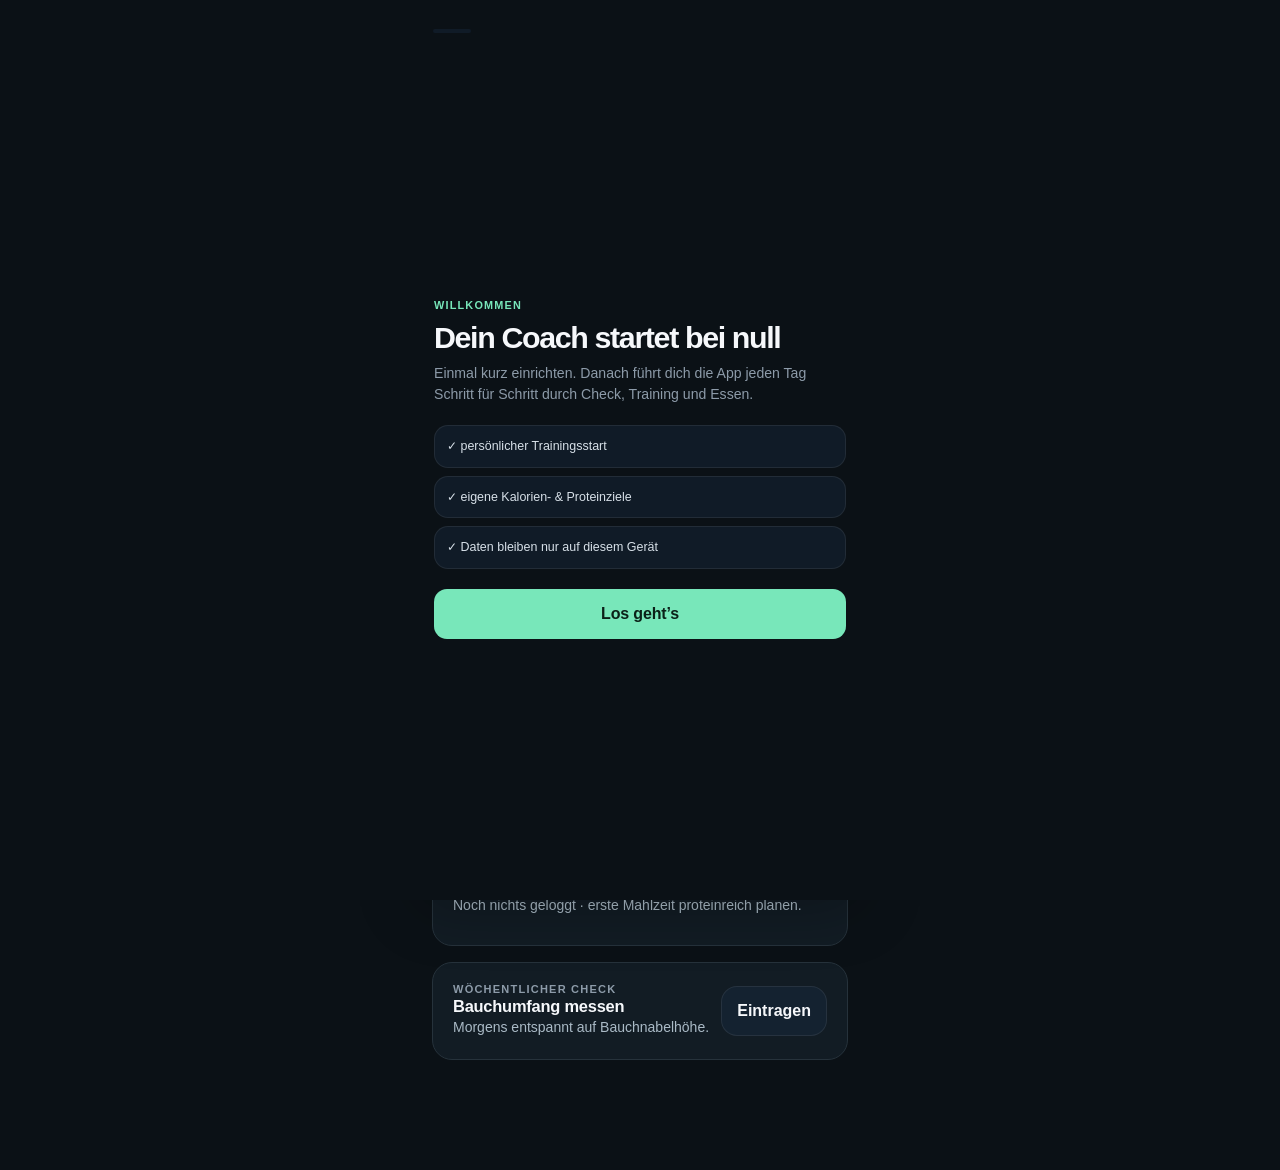
==== commit ec3ece8a: "V5.3" ====
--- a/index.html
+++ b/index.html
@@ -1,446 +1,454 @@
-<!doctype html>
+<!DOCTYPE html>
+
 <html lang="de">
 <head>
-  <meta charset="utf-8" />
-  <meta name="viewport" content="width=device-width, initial-scale=1, viewport-fit=cover" />
-  <meta name="theme-color" content="#071019" />
-  <meta name="apple-mobile-web-app-capable" content="yes" />
-  <meta name="apple-mobile-web-app-status-bar-style" content="black-translucent" />
-  <meta name="apple-mobile-web-app-title" content="Cal Coach" />
-  <meta name="description" content="Minimalistischer geführter Calisthenics Coach für Training, Ernährung, Fortschritt und KI-Auswertung." />
-  <title>Cal Coach · V5</title>
-  <link rel="manifest" href="manifest.webmanifest" />
-  <link rel="apple-touch-icon" href="icons/icon-192.png" />
-  <link rel="stylesheet" href="styles.css" />
+<meta charset="utf-8"/>
+<meta http-equiv="Content-Security-Policy" content="default-src 'self'; script-src 'self'; style-src 'self' 'unsafe-inline'; img-src 'self' data: blob:; connect-src 'self' https://generativelanguage.googleapis.com; object-src 'none'; base-uri 'self'; worker-src 'self'; form-action 'self'"/>
+<meta content="width=device-width, initial-scale=1, viewport-fit=cover" name="viewport"/>
+<meta content="#071019" name="theme-color"/>
+<meta content="yes" name="apple-mobile-web-app-capable"/>
+<meta content="black-translucent" name="apple-mobile-web-app-status-bar-style"/>
+<meta content="Cal Coach" name="apple-mobile-web-app-title"/>
+<meta content="Minimalistischer geführter Calisthenics Coach für Training, Ernährung, Fortschritt und KI-Auswertung." name="description"/>
+<title>Cal Coach · V5.3</title>
+<link href="manifest.webmanifest" rel="manifest"/>
+<link href="icons/icon-192.png" rel="apple-touch-icon"/>
+<link href="styles.css" rel="stylesheet"/>
 </head>
 <body>
-  <!-- Utility elements kept for PWA/runtime logic; intentionally visually quiet. -->
-  <header class="utility-bar" aria-hidden="true">
-    <span id="onlineBadge" class="status-pill">online</span>
-    <button id="installBtn" class="ghost-btn hidden" type="button">Installieren</button>
-  </header>
-
-  <main class="app-shell">
-    <!-- TODAY -->
-    <section id="today" class="view active" data-view>
-      <header class="screen-header home-header">
-        <div>
-          <p id="todayDateLabel" class="screen-kicker">Heute</p>
-          <h1 id="todayGreeting">Dein Tag</h1>
-        </div>
-        <div class="avatar-mark" aria-hidden="true">C</div>
-      </header>
-
-      <section class="daily-check-card surface">
-        <div class="surface-row align-center">
-          <div>
-            <p class="section-label">Tagescheck</p>
-            <h2>Wie belastbar bist du heute?</h2>
-          </div>
-          <span id="dailyScore" class="score-orb">–</span>
-        </div>
-        <p class="support-copy">Schlaf, Energie und Gelenke. Dauert unter einer Minute.</p>
-        <button id="guidedCheckBtn" class="primary full" type="button">Check starten</button>
-        <details class="quiet-details">
-          <summary>Manuell bearbeiten</summary>
-          <form id="dailyForm" class="form-grid compact-form">
-            <label>Gewicht kg<input id="dWeight" type="number" step="0.1" inputmode="decimal" placeholder="87,0"></label>
-            <label>Schlaf h<input id="dSleep" type="number" step="0.1" inputmode="decimal" placeholder="7,0"></label>
-            <label>Ellenbogen 0–10<input id="dElbow" type="number" min="0" max="10" step="1" inputmode="numeric" value="0"></label>
-            <label>Schulter 0–10<input id="dShoulder" type="number" min="0" max="10" step="1" inputmode="numeric" value="0"></label>
-            <details class="quiet-details span-2 nested-quiet">
-              <summary>Weitere Werte</summary>
-              <div class="details-grid">
-                <label>Wasser L<input id="dWater" type="number" step="0.1" inputmode="decimal" placeholder="2,5"></label>
-                <label>Schritte<input id="dSteps" type="number" step="100" inputmode="numeric" placeholder="8000"></label>
-                <label>Energie 1–5<select id="dEnergy"><option>1</option><option>2</option><option selected>3</option><option>4</option><option>5</option></select></label>
-                <label class="check"><input id="dCreatine" type="checkbox"> 5 g Creatin</label>
-              </div>
-            </details>
-            <button class="secondary span-2" type="submit">Änderungen speichern</button>
-          </form>
-          <div id="dailyMsg" class="status"></div>
-        </details>
-      </section>
-
-      <section id="todayCoach" class="workout-hero surface">
-        <div class="workout-hero-top">
-          <div>
-            <p class="section-label">Heute dran</p>
-            <h2 id="coachTitle">Tagesplan</h2>
-          </div>
-          <span id="coachMode" class="mode-badge">CHECK</span>
-        </div>
-        <p id="coachText" class="support-copy workout-copy">Recovery-Check ausfüllen, danach bekommst du deine klare Empfehlung.</p>
-        <div class="hero-actions">
-          <button id="openTodayWorkout" class="primary full" type="button">Training starten</button>
-          <button id="quickHandstandBtn" class="primary full hidden" type="button">Handstand starten</button>
-        </div>
-        <details class="quiet-details hero-details">
-          <summary>Warum diese Empfehlung?</summary>
-          <div id="coachBullets" class="coach-bullets"></div>
-        </details>
-      </section>
-
-      <section class="surface nutrition-glance">
-        <div class="surface-row align-center">
-          <div>
-            <p class="section-label">Ernährung</p>
-            <h2>Heute</h2>
-          </div>
-          <button class="text-action" data-nav="food" type="button">Eintragen</button>
-        </div>
-        <div class="nutrition-inline">
-          <div><strong id="todayCalories">0</strong><span id="todayCaloriesGoal">kcal</span></div>
-          <div><strong id="todayProtein">0</strong><span id="todayProteinGoal">g Protein</span></div>
-        </div>
-        <div class="progress-track"><span id="calProgress"></span></div>
-        <p id="nutritionCoach" class="micro-copy">Noch nichts eingetragen.</p>
-        <div id="todayMealPresets" class="quick-presets compact-presets"></div>
-      </section>
-
-      <details id="aiCoachCard" class="surface accordion-card ai-accordion">
-        <summary>
-          <span class="summary-icon">✦</span>
-          <span><b>KI Coach fragen</b><small>Training, Recovery oder Essen</small></span>
-          <span id="aiCoachStatus" class="mode-badge subtle">AUS</span>
-        </summary>
-        <div class="accordion-body">
-          <p id="aiCoachHint" class="support-copy">Mit deinem eigenen Gemini-Key kannst du deine Daten analysieren lassen.</p>
-          <div id="aiQuickPrompts" class="chip-row compact-chips">
-            <button type="button" data-ai-prompt="today">Heute beachten</button>
-            <button type="button" data-ai-prompt="training">Training bewerten</button>
-            <button type="button" data-ai-prompt="food">Essen planen</button>
-          </div>
-          <div class="ai-chat-row">
-            <textarea id="aiCoachQuestion" rows="2" placeholder="Frage an deinen Coach …"></textarea>
-            <button id="aiCoachAsk" class="primary" type="button">Senden</button>
-          </div>
-          <div id="aiCoachAnswer" class="ai-answer hidden"></div>
-        </div>
-      </details>
-
-      <div id="waistReminder" class="surface reminder-card hidden">
-        <div><p class="section-label">Wöchentlicher Check</p><h3>Bauchumfang messen</h3><p class="micro-copy">Morgens entspannt auf Bauchnabelhöhe.</p></div>
-        <button id="measureWaistNow" class="secondary" type="button">Eintragen</button>
-      </div>
-
-      <details class="surface accordion-card">
-        <summary><span class="summary-icon">≡</span><span><b>Details zum heutigen Plan</b><small>Übungen, Woche und Progression</small></span></summary>
-        <div class="accordion-body">
-          <div class="detail-block">
-            <div class="surface-row"><div><p class="section-label">Ablauf</p><h3 id="todayWorkoutTitle">Tagesplan</h3></div><span id="todayDuration" class="pill"></span></div>
-            <div id="todayPreview" class="stack"></div>
-          </div>
-          <div class="detail-block">
-            <div class="surface-row"><div><p class="section-label">Diese Woche</p><h3>Planstatus</h3></div><span id="weekScore" class="pill">0/4</span></div>
-            <div id="weekChecklist" class="checklist"></div>
-          </div>
-          <div class="detail-block"><p class="section-label">Nächste Progressionen</p><div id="nextProgressions" class="progression-grid"></div></div>
-        </div>
-      </details>
-
-      <div class="hidden-data" aria-hidden="true">
-        <span id="heroWeight">–</span><span id="heroPullups">–</span><span id="heroHs">–</span><span id="heroWeek">–</span>
-      </div>
-    </section>
-
-    <!-- TRAINING -->
-    <section id="train" class="view" data-view>
-      <header class="screen-header">
-        <div><p class="screen-kicker">Geführt</p><h1>Training</h1></div>
-      </header>
-      <div id="trainingOverview"></div>
-      <div id="guidedCoach" class="hidden"></div>
-
-      <details class="surface accordion-card compact-accordion">
-        <summary><span class="summary-icon">⇄</span><span><b>Andere Einheit</b><small>Montag, Donnerstag oder Home</small></span></summary>
-        <div class="accordion-body"><div id="workoutTabs" class="segmented"></div></div>
-      </details>
-
-      <details id="trainingHistoryCard" class="surface accordion-card training-history-card">
-        <summary><span class="summary-icon">↺</span><span><b>Vergangene Trainings</b><small>Alle Sätze ansehen, vergleichen oder löschen</small></span><span id="trainingHistoryCount" class="pill">0</span></summary>
-        <div class="accordion-body"><div id="trainingHistory" class="training-history"></div></div>
-      </details>
-    </section>
-
-    <!-- FOOD -->
-    <section id="food" class="view" data-view>
-      <header class="screen-header">
-        <div><p class="screen-kicker">Heute</p><h1>Essen</h1></div>
-        <span id="foodModeBadge" class="mode-badge">CUT</span>
-      </header>
-
-      <section class="surface macro-summary">
-        <div class="macro-summary-grid">
-          <div class="macro-main"><strong id="foodCalories">0</strong><span>kcal</span><small id="foodCaloriesLeft">– übrig</small></div>
-          <div><strong id="foodProtein">0 g</strong><span>Protein</span><small id="foodProteinLeft">–</small></div>
-          <div><strong id="foodCarbs">0 g</strong><span>KH</span><small id="foodCarbsLeft">–</small></div>
-          <div><strong id="foodFat">0 g</strong><span>Fett</span><small id="foodFatLeft">–</small></div>
-        </div>
-        <div class="macro-bars" aria-hidden="true">
-          <i><b id="foodCaloriesBar"></b></i><i><b id="foodProteinBar"></b></i><i><b id="foodCarbsBar"></b></i><i><b id="foodFatBar"></b></i>
-        </div>
-        <div class="food-secondary-row compact-secondary">
-          <span><b id="foodFiber">0 g</b><small id="foodFiberLeft">Ballaststoffe</small></span>
-          <span><b id="foodWater">0 L</b><small>Wasser</small></span>
-          <span><b id="foodCreatine">Nein</b><small>Creatin</small></span>
-        </div>
-      </section>
-
-      <section id="aiMealEntryCard" class="surface ai-meal-entry-card">
-        <div class="surface-row align-center">
-          <div><p class="section-label accent">KI Schnell-Eintrag</p><h2>Beschreib einfach dein Essen</h2></div>
-          <span id="aiMealEntryBadge" class="mode-badge subtle">AUS</span>
-        </div>
-        <textarea id="aiMealText" class="ai-meal-text" rows="3" placeholder="z. B. 3 Eier, 250 g Nudeln und etwas Gemüse mit Sahnesoße"></textarea>
-        <button id="aiMealAnalyzeBtn" class="primary full" type="button">Analysieren & eintragen</button>
-        <div id="aiMealFlow" class="ai-meal-flow hidden" aria-live="polite"></div>
-      </section>
-
-      <section class="surface meals-today">
-        <div class="surface-row align-center">
-          <div><p class="section-label">Heute gegessen</p><h2>Mahlzeiten</h2></div>
-          <button id="clearMeals" class="text-action danger-text" type="button">Leeren</button>
-        </div>
-        <div id="mealList" class="stack meal-stack"></div>
-      </section>
-
-      <details class="surface accordion-card food-methods">
-        <summary><span class="summary-icon">＋</span><span><b>Anders eintragen</b><small>Geführt oder Lebensmittel suchen</small></span></summary>
-        <div class="accordion-body">
-          <button id="guidedFoodBtn" class="secondary full" type="button">Geführt eintragen</button>
-          <div class="divider-line"><span>oder</span></div>
-          <div class="food-search-card">
-            <label class="field-label">Lebensmittel suchen<input id="foodSearch" class="food-search-input" type="search" autocomplete="off" placeholder="Hähnchen, Reis, Skyr …"></label>
-            <div id="foodSearchResults" class="food-search-results"></div>
-            <div id="selectedFoodCard" class="selected-food hidden">
-              <div class="selected-food-head"><div><p class="section-label">Ausgewählt</p><h3 id="selectedFoodName">–</h3><small id="selectedFoodPer100" class="micro-copy"></small></div><button id="clearSelectedFood" class="icon-button" type="button" aria-label="Schließen">×</button></div>
-              <div class="food-add-grid">
-                <label class="field-label">Menge<div class="amount-input"><input id="foodAmount" type="number" step="1" min="1" inputmode="numeric" value="100"><span id="foodAmountUnit">g</span></div></label>
-                <div class="food-live-calc"><b id="selectedFoodCalories">0 kcal</b><span id="selectedFoodMacros">0 P · 0 KH · 0 F</span></div>
-              </div>
-              <div id="foodQuickPortions" class="chip-row compact-chips"></div>
-              <button id="addSelectedFood" class="primary full" type="button">Hinzufügen</button>
-            </div>
-            <div class="subsection-label">Zuletzt</div>
-            <div id="recentFoods" class="food-quick-grid"></div>
-          </div>
-        </div>
-      </details>
-
-      <details class="surface accordion-card">
-        <summary><span class="summary-icon">✦</span><span><b>Ernährungscoach</b><small>Was heute noch sinnvoll ist</small></span><span id="foodCoachBadge" class="mode-badge subtle">START</span></summary>
-        <div class="accordion-body">
-          <h3 id="foodCoachTitle">Tagesziel im Blick</h3>
-          <p id="foodCoachAdvice" class="support-copy">Trage dein Essen ein. Danach bekommst du eine klare Empfehlung.</p>
-          <div id="foodAiCard" class="context-ai-card minimal-ai-box">
-            <div class="surface-row align-center"><p class="section-label accent">Gemini</p><span id="foodAiBadge" class="mode-badge subtle">AUS</span></div>
-            <p id="foodAiAnswer" class="micro-copy">Mit Gemini-Key bekommst du einen konkreten Tipp.</p>
-            <button id="foodAiAsk" class="secondary full" type="button">KI-Tipp holen</button>
-          </div>
-        </div>
-      </details>
-
-      <details class="surface accordion-card">
-        <summary><span class="summary-icon">⌁</span><span><b>Eigene Lebensmittel</b><small>Werte vom Etikett pro Portion</small></span></summary>
-        <div class="accordion-body">
-          <form id="mealForm" class="form-grid">
-            <label class="span-2">Name<input id="mealName" placeholder="z. B. Protein-Milchreis"></label>
-            <label>Kalorien<input id="mealCalories" type="number" step="1" inputmode="numeric"></label>
-            <label>Protein g<input id="mealProtein" type="number" step="0.1" inputmode="decimal"></label>
-            <label>Kohlenhydrate g<input id="mealCarbs" type="number" step="0.1" inputmode="decimal"></label>
-            <label>Fett g<input id="mealFat" type="number" step="0.1" inputmode="decimal"></label>
-            <label>Ballaststoffe g<input id="mealFiber" type="number" step="0.1" inputmode="decimal"></label>
-            <button class="primary span-2" type="submit">Portion hinzufügen</button>
-          </form>
-        </div>
-      </details>
-
-      <details class="surface accordion-card">
-        <summary><span class="summary-icon">i</span><span><b>Ernährungsregeln</b><small>Supplements, Alltag und Urlaub</small></span></summary>
-        <div class="accordion-body">
-          <div class="rule-list">
-            <div><b>Protein zuerst</b><span>Jede Hauptmahlzeit mit einer klaren Proteinquelle.</span></div>
-            <div><b>Etikett schlägt Schätzung</b><span>Bei verpackten Lebensmitteln immer die Packungswerte nutzen.</span></div>
-            <div><b>Creatin</b><span>5 g täglich, unabhängig vom Training.</span></div>
-          </div>
-          <article id="vacationCard" class="vacation-card inner-panel"><div><p class="section-label">Urlaubsmodus</p><h3>All-inclusive Woche</h3><p class="micro-copy">Protein priorisieren, Wasser/Zero, kein aggressiver Cut.</p></div><button id="toggleVacation" class="secondary" type="button">Aktivieren</button></article>
-        </div>
-      </details>
-    </section>
-
-    <!-- PROGRESS -->
-    <section id="stats" class="view" data-view>
-      <header class="screen-header">
-        <div><p class="screen-kicker">Entwicklung</p><h1>Fortschritt</h1></div>
-      </header>
-
-      <section class="metric-strip">
-        <article class="metric-tile"><span>7-Tage Gewicht</span><strong id="statWeightAvg">–</strong><small>kg</small></article>
-        <article class="metric-tile"><span>Taille</span><strong id="statWaist">–</strong><small>cm</small></article>
-        <article class="metric-tile"><span>Pull-up PR</span><strong id="statPullPR">2</strong><small>sauber</small></article>
-        <article class="metric-tile"><span>Handstand PR</span><strong id="statHsPR">5</strong><small>Sek.</small></article>
-      </section>
-
-      <section class="surface chart-card">
-        <div class="surface-row align-center"><div><p class="section-label">Verlauf</p><h2>Deine Trends</h2></div></div>
-        <div class="stats-tabs" role="tablist">
-          <button class="active" type="button" data-stat-tab="weight">Gewicht</button>
-          <button type="button" data-stat-tab="waist">Taille</button>
-          <button type="button" data-stat-tab="sleep">Schlaf</button>
-          <button type="button" data-stat-tab="strength">Kraft</button>
-        </div>
-        <div class="chart-panels">
-          <div class="chart-panel active" data-stat-panel="weight"><canvas id="weightChart" width="900" height="360"></canvas></div>
-          <div class="chart-panel" data-stat-panel="waist"><canvas id="waistChart" width="900" height="360"></canvas></div>
-          <div class="chart-panel" data-stat-panel="sleep"><canvas id="sleepChart" width="900" height="360"></canvas></div>
-          <div class="chart-panel" data-stat-panel="strength"><canvas id="strengthChart" width="900" height="360"></canvas></div>
-        </div>
-      </section>
-
-      <details class="surface accordion-card">
-        <summary><span class="summary-icon">✦</span><span><b>Coach Review</b><small>Die letzten 14 Tage</small></span><span id="trendBadge" class="mode-badge subtle">–</span></summary>
-        <div class="accordion-body"><div id="weeklyReview" class="review-box"></div></div>
-      </details>
-
-      <details class="surface accordion-card">
-        <summary><span class="summary-icon">＋</span><span><b>Messung eintragen</b><small>Taille oder Leistungstest</small></span></summary>
-        <div class="accordion-body form-sections">
-          <div class="form-section"><p class="section-label">Bauchumfang</p><form id="waistForm" class="form-grid"><label>Datum<input id="wDate" type="date"></label><label>Bauch cm<input id="wWaist" type="number" step="0.1" inputmode="decimal" placeholder="96,5"></label><button class="primary span-2" type="submit">Speichern</button></form></div>
-          <div class="form-section"><p class="section-label">Leistungstest</p><form id="strengthForm" class="form-grid"><label>Datum<input id="sDate" type="date"></label><label>Pull-ups Max<input id="sPullups" type="number" step="1" inputmode="numeric"></label><label>Dips Max<input id="sDips" type="number" step="1" inputmode="numeric"></label><label>Handstand s<input id="sHs" type="number" step="1" inputmode="numeric"></label><label>Dead Hang s<input id="sHang" type="number" step="1" inputmode="numeric"></label><label>Wall HSPU<input id="sHspu" type="number" step="1" inputmode="numeric"></label><button class="primary span-2" type="submit">Leistung speichern</button></form></div>
-        </div>
-      </details>
-
-      <details class="surface accordion-card photo-card">
-        <summary><span class="summary-icon">▣</span><span><b>Fortschrittsfotos</b><small>Alle 4 Wochen unter gleichen Bedingungen</small></span></summary>
-        <div class="accordion-body">
-          <div class="photo-upload-grid">
-            <label class="photo-slot"><span>Vorne</span><img alt="Vorne Vorschau"><input id="photoFront" type="file" accept="image/*" capture="environment"></label>
-            <label class="photo-slot"><span>Seite</span><img alt="Seite Vorschau"><input id="photoSide" type="file" accept="image/*" capture="environment"></label>
-            <label class="photo-slot"><span>Rücken</span><img alt="Rücken Vorschau"><input id="photoBack" type="file" accept="image/*" capture="environment"></label>
-          </div>
-          <button id="savePhotoSet" class="primary full" type="button">Fotosatz speichern</button>
-          <div id="photoTimeline" class="photo-timeline"></div>
-        </div>
-      </details>
-    </section>
-
-    <!-- SKILLS -->
-    <section id="skills" class="view" data-view>
-      <header class="screen-header subpage-header"><button class="back-link" data-nav="settings" type="button">‹</button><div><p class="screen-kicker">Skills</p><h1>Skill-Pfad</h1></div></header>
-      <section class="surface skill-focus-card">
-        <div class="surface-row align-center"><div><p class="section-label">Diese Woche</p><h2>Handstand</h2></div><span class="pill">4× kurz</span></div>
-        <p class="support-copy">Montag · Mittwoch · Donnerstag · Wochenende. Kurz und frisch statt ermüdet.</p>
-        <div id="handstandDays" class="hs-days"></div>
-        <button id="startSkillTimer" class="primary full" type="button">Handstand-Session starten</button>
-      </section>
-      <div id="skillTree" class="skill-tree"></div>
-      <section class="surface locked-skill"><div class="surface-row align-center"><div><p class="section-label">Später</p><h2>Human Flag</h2></div><span id="flagLock" class="mode-badge subtle">LOCKED</span></div><p id="flagText" class="support-copy">Erst 8–10 strikte Pull-ups, stabile Schulter und Straight-arm-Kraft.</p></section>
-    </section>
-
-    <!-- ROADMAP -->
-    <section id="roadmap" class="view" data-view>
-      <header class="screen-header subpage-header"><button class="back-link" data-nav="settings" type="button">‹</button><div><p class="screen-kicker">Langfristig</p><h1>Roadmap</h1></div><span id="currentPhaseBadge" class="mode-badge">PHASE 1</span></header>
-      <div id="roadmapCards" class="roadmap-grid"></div>
-      <details class="surface accordion-card"><summary><span class="summary-icon">◎</span><span><b>Meilensteine</b><small>Kraftziele, die den Skill-Weg freischalten</small></span></summary><div class="accordion-body"><div id="milestones" class="milestone-list"></div></div></details>
-      <details class="surface accordion-card"><summary><span class="summary-icon">↗</span><span><b>Cardio</b><small>Joggen ohne Kraft zu sabotieren</small></span><span id="runWeek" class="pill">0/1</span></summary><div class="accordion-body"><p id="runAdvice" class="support-copy">Start: 1× pro Woche 20–30 Minuten locker.</p><button id="logRunBtn" class="secondary full" type="button">25 Min lockeren Lauf loggen</button><span id="runStatus" class="status"></span></div></details>
-      <details class="surface accordion-card"><summary><span class="summary-icon">i</span><span><b>Körper & Regeneration</b><small>Die zwei wichtigsten Leitplanken</small></span></summary><div class="accordion-body rule-list"><div><b>V-Taper & Definition</b><span>Lat, Schulter, obere Brust und Taille langsam optimieren.</span></div><div><b>Regeneration</b><span id="roadmapSleepText">Schlaf prüfen und Volumen daran anpassen.</span></div></div></details>
-    </section>
-
-    <!-- SETTINGS -->
-    <section id="settings" class="view" data-view>
-      <header class="screen-header">
-        <div><p class="screen-kicker">Cal Coach · V5</p><h1>Mehr</h1></div>
-      </header>
-
-      <section class="settings-list surface">
-        <button class="settings-row" data-nav="skills" type="button"><span class="settings-icon">◎</span><span><b>Skills</b><small>Handstand, HSPU und später Human Flag</small></span><i>›</i></button>
-        <button class="settings-row" data-nav="roadmap" type="button"><span class="settings-icon">↗</span><span><b>Roadmap</b><small>Langfristige Kraft- und Körperziele</small></span><i>›</i></button>
-      </section>
-
-      <details class="surface accordion-card settings-accordion">
-        <summary><span class="summary-icon">◉</span><span><b>Profil & Ziele</b><small id="profileSummary">–</small></span></summary>
-        <div class="accordion-body">
-          <div class="settings-grid compact-settings">
-            <div><span>Startpunkt</span><b id="profileStart">–</b></div>
-            <div><span>Priorität</span><b id="profileGoal">–</b></div>
-            <div><span>Ernährung</span><b id="profileDiet">–</b></div>
-            <div><span>Phase 1</span><b id="profilePhase">–</b></div>
-          </div>
-          <div class="action-stack"><button id="editProfileBtn" class="secondary full" type="button">Profil-Fragen bearbeiten</button><button id="newProfileBtn" class="text-action danger-text full" type="button">Neues Profil auf diesem Gerät</button></div>
-        </div>
-      </details>
-
-      <details class="surface accordion-card settings-accordion">
-        <summary><span class="summary-icon">⌁</span><span><b>Planwerte</b><small>Kalorien, Protein, Training und Bänder</small></span></summary>
-        <div class="accordion-body"><div class="settings-grid compact-settings"><div><span>Kalorien</span><b id="settingCalories">–</b></div><div><span>Protein</span><b id="settingProtein">–</b></div><div><span>Creatin</span><b id="settingCreatine">–</b></div><div><span>Bänder</span><b id="settingBands">–</b></div><div><span>Training</span><b id="settingTrainingDays">–</b></div><div><span>Schlaf typisch</span><b id="settingSleep">–</b></div></div></div>
-      </details>
-
-      <details class="surface accordion-card settings-accordion ai-settings-card">
-        <summary><span class="summary-icon">✦</span><span><b>KI Coach</b><small>Eigener Gemini API-Key</small></span><span id="geminiConnectionBadge" class="mode-badge subtle">NICHT VERBUNDEN</span></summary>
-        <div class="accordion-body">
-          <p class="support-copy">Der Key bleibt nur auf diesem Gerät und wird nicht ins Backup übernommen.</p>
-          <label class="field-label">Gemini API-Key<div class="ai-key-row"><input id="geminiApiKey" type="password" autocomplete="off" spellcheck="false" placeholder="AIza…"><button id="toggleGeminiKey" class="icon-button wide" type="button">Anzeigen</button></div></label>
-          <div class="action-stack"><button id="saveGeminiKey" class="primary full" type="button">Key speichern</button><button id="testGeminiKey" class="secondary full" type="button">Verbindung testen</button><button id="deleteGeminiKey" class="text-action danger-text full" type="button">Key löschen</button></div>
-          <div id="geminiKeyMessage" class="status"></div>
-          <div class="toggle-list">
-            <label><input id="aiAutoDaily" type="checkbox"><span><b>Nach Tagescheck</b><small>Recovery automatisch bewerten</small></span></label>
-            <label><input id="aiAutoTraining" type="checkbox"><span><b>Beim Training</b><small>Satzfeedback + Abschlussanalyse</small></span></label>
-            <label><input id="aiAutoFood" type="checkbox"><span><b>Beim Essen</b><small>Makros und Tagesziel interpretieren</small></span></label>
-          </div>
-        </div>
-      </details>
-
-      <details class="surface accordion-card settings-accordion">
-        <summary><span class="summary-icon">⇩</span><span><b>Daten & Backup</b><small>Lokal auf diesem Gerät</small></span></summary>
-        <div class="accordion-body">
-          <div class="action-stack"><button id="exportBtn" class="secondary full" type="button">Backup exportieren</button><label class="file-btn full">Backup importieren<input id="importFile" type="file" accept="application/json"></label><button id="resetBtn" class="text-action danger-text full" type="button">Alle Daten löschen</button></div>
-        </div>
-      </details>
-    </section>
-  </main>
-
-  <nav class="bottom-nav" aria-label="Hauptnavigation">
-    <button class="nav-btn active" data-target="today" type="button" aria-label="Heute">
-      <svg viewBox="0 0 24 24" aria-hidden="true"><path d="M3.5 10.5 12 3l8.5 7.5v9a1.5 1.5 0 0 1-1.5 1.5h-4.5v-6h-5v6H5a1.5 1.5 0 0 1-1.5-1.5z"/></svg><span>Heute</span>
-    </button>
-    <button class="nav-btn" data-target="train" type="button" aria-label="Training">
-      <svg viewBox="0 0 24 24" aria-hidden="true"><path d="M5 9v6M3 10.5v3M19 9v6M21 10.5v3M5 12h14"/></svg><span>Training</span>
-    </button>
-    <button class="nav-btn" data-target="food" type="button" aria-label="Essen">
-      <svg viewBox="0 0 24 24" aria-hidden="true"><path d="M6 3v7a3 3 0 0 0 3 3V3M6 7h3M9 13v8M16 3v18M16 3c3 2 4 5 4 8h-4"/></svg><span>Essen</span>
-    </button>
-    <button class="nav-btn" data-target="stats" type="button" aria-label="Fortschritt">
-      <svg viewBox="0 0 24 24" aria-hidden="true"><path d="M4 18V9M10 18V5M16 18v-7M22 18V3"/></svg><span>Fortschritt</span>
-    </button>
-    <button class="nav-btn" data-target="settings" type="button" aria-label="Mehr">
-      <svg viewBox="0 0 24 24" aria-hidden="true"><path d="M5 7h14M5 12h14M5 17h14"/></svg><span>Mehr</span>
-    </button>
-  </nav>
-
-  <!-- Guided onboarding/check/food overlay -->
-  <div id="guidedOverlay" class="guided-overlay hidden" role="dialog" aria-modal="true" aria-labelledby="guidedTitle">
-    <div class="guided-flow-shell">
-      <div class="guided-flow-top">
-        <button id="guidedBack" class="guided-back hidden" type="button" aria-label="Zurück">‹</button>
-        <div class="guided-flow-progress"><span id="guidedProgressBar"></span></div>
-        <button id="guidedClose" class="guided-close hidden" type="button" aria-label="Schließen">×</button>
-      </div>
-      <div id="guidedFlowBody" class="guided-flow-body"></div>
-    </div>
-  </div>
-
-  <!-- Rest timer -->
-  <div id="timerOverlay" class="timer-overlay hidden" role="dialog" aria-modal="true">
-    <div class="timer-card">
-      <p class="section-label" id="timerLabel">Pause</p>
-      <div id="timerValue" class="timer-value">02:00</div>
-      <div id="timerCoachLine" class="timer-coach-line hidden"></div>
-      <div class="timer-actions"><button id="timerMinus" class="icon-button wide" type="button">−15 s</button><button id="timerSkip" class="primary" type="button">Weiter</button><button id="timerPlus" class="icon-button wide" type="button">+15 s</button></div>
-    </div>
-  </div>
-
-  <script src="app.js"></script>
-</body>
+<!-- Utility elements kept for PWA/runtime logic; intentionally visually quiet. -->
+
+<main class="app-shell">
+<!-- TODAY -->
+<section class="view active" data-view="" id="today">
+<header class="screen-header home-header">
+<div>
+<p class="screen-kicker" id="todayDateLabel">Heute</p>
+<h1 id="todayGreeting">Dein Tag</h1>
+</div>
+<div aria-hidden="true" class="avatar-mark">C</div>
+</header>
+<section class="daily-check-card surface">
+<div class="surface-row align-center">
+<div>
+<p class="section-label">Tagescheck</p>
+<h2>Wie belastbar bist du heute?</h2>
+</div>
+<span class="score-orb" id="dailyScore">–</span>
+</div>
+<p class="support-copy">Schlaf, Energie und Gelenke. Dauert unter einer Minute.</p>
+<button class="primary full" id="guidedCheckBtn" type="button">Check starten</button>
+<details class="quiet-details">
+<summary>Manuell bearbeiten</summary>
+<form class="form-grid compact-form" id="dailyForm">
+<label>Gewicht kg<input id="dWeight" inputmode="decimal" placeholder="87,0" step="0.1" type="number"/></label>
+<label>Schlaf h<input id="dSleep" inputmode="decimal" placeholder="7,0" step="0.1" type="number"/></label>
+<label>Ellenbogen 0–10<input id="dElbow" inputmode="numeric" max="10" min="0" step="1" type="number" value="0"/></label>
+<label>Schulter 0–10<input id="dShoulder" inputmode="numeric" max="10" min="0" step="1" type="number" value="0"/></label>
+<details class="quiet-details span-2 nested-quiet">
+<summary>Weitere Werte</summary>
+<div class="details-grid">
+<label>Wasser L<input id="dWater" inputmode="decimal" placeholder="2,5" step="0.1" type="number"/></label>
+<label>Schritte<input id="dSteps" inputmode="numeric" placeholder="8000" step="100" type="number"/></label>
+<label>Energie 1–5<select id="dEnergy"><option>1</option><option>2</option><option selected="">3</option><option>4</option><option>5</option></select></label>
+<label class="check"><input id="dCreatine" type="checkbox"/> 5 g Creatin</label>
+</div>
+</details>
+<button class="secondary span-2" type="submit">Änderungen speichern</button>
+</form>
+<div class="status" id="dailyMsg"></div>
+</details>
+</section>
+<section class="workout-hero surface" id="todayCoach">
+<div class="workout-hero-top">
+<div>
+<p class="section-label">Heute dran</p>
+<h2 id="coachTitle">Tagesplan</h2>
+</div>
+<span class="mode-badge" id="coachMode">CHECK</span>
+</div>
+<p class="support-copy workout-copy" id="coachText">Recovery-Check ausfüllen, danach bekommst du deine klare Empfehlung.</p>
+<div class="hero-actions">
+<button class="primary full" id="openTodayWorkout" type="button">Training starten</button>
+<button class="primary full hidden" id="quickHandstandBtn" type="button">Handstand starten</button>
+</div>
+<details class="quiet-details hero-details">
+<summary>Warum diese Empfehlung?</summary>
+<div class="coach-bullets" id="coachBullets"></div>
+</details>
+</section>
+<section class="surface nutrition-glance">
+<div class="surface-row align-center">
+<div>
+<p class="section-label">Ernährung</p>
+<h2>Heute</h2>
+</div>
+<button class="text-action" data-nav="food" type="button">Eintragen</button>
+</div>
+<div class="nutrition-inline">
+<div><strong id="todayCalories">0</strong><span id="todayCaloriesGoal">kcal</span></div>
+<div><strong id="todayProtein">0</strong><span id="todayProteinGoal">g Protein</span></div>
+</div>
+<div class="progress-track"><span id="calProgress"></span></div>
+<p class="micro-copy" id="nutritionCoach">Noch nichts eingetragen.</p>
+<div class="quick-presets compact-presets" id="todayMealPresets"></div>
+</section>
+
+<div class="surface reminder-card hidden" id="waistReminder">
+<div><p class="section-label">Wöchentlicher Check</p><h3>Bauchumfang messen</h3><p class="micro-copy">Morgens entspannt auf Bauchnabelhöhe.</p></div>
+<button class="secondary" id="measureWaistNow" type="button">Eintragen</button>
+</div>
+
+<div aria-hidden="true" class="hidden-data">
+<span id="heroWeight">–</span><span id="heroPullups">–</span><span id="heroHs">–</span><span id="heroWeek">–</span>
+</div>
+</section>
+<!-- TRAINING -->
+<section class="view" data-view="" id="train">
+<header class="screen-header">
+<div><p class="screen-kicker">Geführt</p><h1>Training</h1></div>
+</header>
+<div id="trainingOverview"></div>
+<div class="hidden" id="guidedCoach"></div>
+<section class="surface plan-manager-card" id="trainingPlanManager">
+<div class="surface-row align-center">
+<div><p class="section-label">Dein Trainingsplan</p><h2>Alle Trainingstage</h2></div>
+<button aria-label="Trainingstag hinzufügen" class="icon-button add-day-button" id="newTrainingDayBtn" type="button">＋</button>
+</div>
+<p class="micro-copy plan-manager-intro">Ansehen, anpassen oder mit KI einen ergänzenden Tag planen.</p>
+<div class="training-plan-manager-list" id="trainingPlanList"></div>
+<div class="plan-coach-box" id="planCoachBox">
+<div><b>✦ KI Plan-Check</b><small>Berücksichtigt deine anderen Tage und bisherigen Leistungen.</small></div>
+<button class="text-action" id="aiPlanReviewBtn" type="button">Vorschläge</button>
+</div>
+<div class="ai-answer hidden" id="aiPlanReviewAnswer"></div>
+</section>
+<div class="hidden" id="workoutTabs"></div>
+<details class="surface accordion-card training-history-card" id="trainingHistoryCard">
+<summary><span class="summary-icon">↺</span><span><b>Vergangene Trainings</b><small>Alle Sätze ansehen, vergleichen oder löschen</small></span><span class="pill" id="trainingHistoryCount">0</span></summary>
+<div class="accordion-body"><div class="training-history" id="trainingHistory"></div></div>
+</details>
+</section>
+<!-- FOOD -->
+<section class="view" data-view="" id="food">
+<header class="screen-header">
+<div><p class="screen-kicker">Heute</p><h1>Essen</h1></div>
+<span class="mode-badge" id="foodModeBadge">CUT</span>
+</header>
+<section class="surface macro-summary">
+<div class="macro-summary-grid">
+<div class="macro-main"><strong id="foodCalories">0</strong><span>kcal</span><small id="foodCaloriesLeft">– übrig</small></div>
+<div><strong id="foodProtein">0 g</strong><span>Protein</span><small id="foodProteinLeft">–</small></div>
+<div><strong id="foodCarbs">0 g</strong><span>KH</span><small id="foodCarbsLeft">–</small></div>
+<div><strong id="foodFat">0 g</strong><span>Fett</span><small id="foodFatLeft">–</small></div>
+</div>
+<div aria-hidden="true" class="macro-bars">
+<i><b id="foodCaloriesBar"></b></i><i><b id="foodProteinBar"></b></i><i><b id="foodCarbsBar"></b></i><i><b id="foodFatBar"></b></i>
+</div>
+<div class="food-secondary-row compact-secondary">
+<span><b id="foodFiber">0 g</b><small id="foodFiberLeft">Ballaststoffe</small></span>
+<span><b id="foodWater">0 L</b><small>Wasser</small></span>
+<span><b id="foodCreatine">Nein</b><small>Creatin</small></span>
+</div>
+</section>
+<details class="surface accordion-card"><summary><span><b>Ernährungsverlauf</b><small>Die letzten 14 Tage</small></span></summary><section class="surface food-trend-card">
+<div class="surface-row align-center"><div><p class="section-label">Verlauf</p><h2>Ernährung · 14 Tage</h2></div><span class="pill" id="foodTrendAverage">–</span></div>
+<div class="stats-tabs compact-stat-tabs" role="tablist">
+<button class="active" data-food-stat="calories" type="button">kcal</button>
+<button data-food-stat="protein" type="button">Eiweiß</button>
+<button data-food-stat="carbs" type="button">KH</button>
+<button data-food-stat="fat" type="button">Fett</button>
+</div>
+<canvas aria-label="Verlauf deiner protokollierten Werte" height="360" id="foodTrendChart" role="img" width="900">Deine Verlaufswerte werden grafisch dargestellt.</canvas>
+<p class="micro-copy" id="foodTrendHint">Jeder geloggte Tag als Gesamtsumme · Ziel zum direkten Vergleich.</p>
+</section></details>
+<section class="surface ai-meal-entry-card" id="aiMealEntryCard">
+<div class="surface-row align-center">
+<div><p class="section-label accent">KI Schnell-Eintrag</p><h2>Beschreib einfach dein Essen</h2></div>
+<span class="mode-badge subtle" id="aiMealEntryBadge">AUS</span>
+</div>
+<textarea class="ai-meal-text" id="aiMealText" placeholder="z. B. 3 Eier, 250 g Nudeln und etwas Gemüse mit Sahnesoße" rows="3"></textarea>
+<button class="primary full" id="aiMealAnalyzeBtn" type="button">Analysieren &amp; eintragen</button>
+<div aria-live="polite" class="ai-meal-flow hidden" id="aiMealFlow"></div>
+</section>
+<section class="surface meals-today">
+<div class="surface-row align-center">
+<div><p class="section-label">Heute gegessen</p><h2>Mahlzeiten</h2></div>
+<button class="text-action danger-text" id="clearMeals" type="button">Leeren</button>
+</div>
+<div class="stack meal-stack" id="mealList"></div>
+</section>
+<details class="surface accordion-card food-methods">
+<summary><span class="summary-icon">＋</span><span><b>Anders eintragen</b><small>Geführt oder Lebensmittel suchen</small></span></summary>
+<div class="accordion-body">
+<button class="secondary full" id="guidedFoodBtn" type="button">Geführt eintragen</button>
+<div class="divider-line"><span>oder</span></div>
+<div class="food-search-card">
+<label class="field-label">Lebensmittel suchen<input autocomplete="off" class="food-search-input" id="foodSearch" placeholder="Hähnchen, Reis, Skyr …" type="search"/></label>
+<div class="food-search-results" id="foodSearchResults"></div>
+<div class="selected-food hidden" id="selectedFoodCard">
+<div class="selected-food-head"><div><p class="section-label">Ausgewählt</p><h3 id="selectedFoodName">–</h3><small class="micro-copy" id="selectedFoodPer100"></small></div><button aria-label="Schließen" class="icon-button" id="clearSelectedFood" type="button">×</button></div>
+<div class="food-add-grid">
+<label class="field-label">Menge<div class="amount-input"><input id="foodAmount" inputmode="numeric" min="1" step="1" type="number" value="100"/><span id="foodAmountUnit">g</span></div></label>
+<div class="food-live-calc"><b id="selectedFoodCalories">0 kcal</b><span id="selectedFoodMacros">0 P · 0 KH · 0 F</span></div>
+</div>
+<div class="chip-row compact-chips" id="foodQuickPortions"></div>
+<button class="primary full" id="addSelectedFood" type="button">Hinzufügen</button>
+</div>
+<div class="subsection-label">Zuletzt</div>
+<div class="food-quick-grid" id="recentFoods"></div>
+</div>
+</div>
+</details>
+<details class="surface accordion-card">
+<summary><span class="summary-icon">✦</span><span><b>Ernährungscoach</b><small>Was heute noch sinnvoll ist</small></span><span class="mode-badge subtle" id="foodCoachBadge">START</span></summary>
+<div class="accordion-body">
+<h3 id="foodCoachTitle">Tagesziel im Blick</h3>
+<p class="support-copy" id="foodCoachAdvice">Trage dein Essen ein. Danach bekommst du eine klare Empfehlung.</p>
+<div class="context-ai-card minimal-ai-box" id="foodAiCard">
+<div class="surface-row align-center"><p class="section-label accent">Gemini</p><span class="mode-badge subtle" id="foodAiBadge">AUS</span></div>
+<p class="micro-copy" id="foodAiAnswer">Mit Gemini-Key bekommst du einen konkreten Tipp.</p>
+<button class="secondary full" id="foodAiAsk" type="button">KI-Tipp holen</button>
+</div>
+</div>
+</details>
+<details class="surface accordion-card">
+<summary><span class="summary-icon">⌁</span><span><b>Eigene Lebensmittel</b><small>Werte vom Etikett pro Portion</small></span></summary>
+<div class="accordion-body">
+<form class="form-grid" id="mealForm">
+<label class="span-2">Name<input id="mealName" placeholder="z. B. Protein-Milchreis"/></label>
+<label>Kalorien<input id="mealCalories" inputmode="numeric" step="1" type="number"/></label>
+<label>Protein g<input id="mealProtein" inputmode="decimal" step="0.1" type="number"/></label>
+<label>Kohlenhydrate g<input id="mealCarbs" inputmode="decimal" step="0.1" type="number"/></label>
+<label>Fett g<input id="mealFat" inputmode="decimal" step="0.1" type="number"/></label>
+<label>Ballaststoffe g<input id="mealFiber" inputmode="decimal" step="0.1" type="number"/></label>
+<button class="primary span-2" type="submit">Portion hinzufügen</button>
+</form>
+</div>
+</details>
+
+</section>
+<!-- PROGRESS -->
+<section class="view" data-view="" id="stats">
+<header class="screen-header">
+<div><p class="screen-kicker">Entwicklung</p><h1>Fortschritt</h1></div>
+</header>
+<section class="metric-strip">
+<article class="metric-tile"><span>7-Tage Gewicht</span><strong id="statWeightAvg">–</strong><small>kg</small></article>
+<article class="metric-tile"><span>Taille</span><strong id="statWaist">–</strong><small>cm</small></article>
+<article class="metric-tile"><span>Pull-up PR</span><strong id="statPullPR">2</strong><small>sauber</small></article>
+<article class="metric-tile"><span>Handstand PR</span><strong id="statHsPR">5</strong><small>Sek.</small></article>
+</section><section class="surface activity-card"><div class="surface-row"><div><p class="section-label">Deine Konstanz</p><h2>Diese Woche</h2></div><strong class="activity-number" id="weekActivityCount">0</strong></div><div class="activity-bars" id="weekActivityBars"></div><p class="micro-copy" id="activitySummary"></p></section>
+<section class="surface chart-card">
+<div class="surface-row align-center"><div><p class="section-label">Verlauf</p><h2>Deine Trends</h2></div></div>
+<div class="stats-tabs" role="tablist">
+<button class="active" data-stat-tab="weight" type="button">Gewicht</button>
+<button data-stat-tab="waist" type="button">Taille</button>
+<button data-stat-tab="sleep" type="button">Schlaf</button>
+<button data-stat-tab="strength" type="button">Kraft</button>
+</div>
+<div class="chart-panels">
+<div class="chart-panel active" data-stat-panel="weight"><canvas aria-label="Verlauf deiner protokollierten Werte" height="360" id="weightChart" role="img" width="900">Deine Verlaufswerte werden grafisch dargestellt.</canvas></div>
+<div class="chart-panel" data-stat-panel="waist"><canvas aria-label="Verlauf deiner protokollierten Werte" height="360" id="waistChart" role="img" width="900">Deine Verlaufswerte werden grafisch dargestellt.</canvas></div>
+<div class="chart-panel" data-stat-panel="sleep"><canvas aria-label="Verlauf deiner protokollierten Werte" height="360" id="sleepChart" role="img" width="900">Deine Verlaufswerte werden grafisch dargestellt.</canvas></div>
+<div class="chart-panel" data-stat-panel="strength"><canvas aria-label="Verlauf deiner protokollierten Werte" height="360" id="strengthChart" role="img" width="900">Deine Verlaufswerte werden grafisch dargestellt.</canvas></div>
+</div>
+</section>
+<section class="surface exercise-progress-card">
+<div class="surface-row align-center"><div><p class="section-label">Übungsfortschritt</p><h2>Leistung pro Übung</h2></div><span class="pill" id="exerciseTrendBadge">–</span></div>
+<label class="field-label exercise-stat-select-label">Übung<select id="exerciseStatSelect"></select></label>
+<div class="exercise-stat-summary">
+<div><span>Letzte Einheit</span><b id="exerciseStatLast">–</b></div>
+<div><span>Seit Start</span><b id="exerciseStatChange">–</b></div>
+<div><span>Bestwert</span><b id="exerciseStatBest">–</b></div>
+</div>
+<canvas aria-label="Verlauf deiner protokollierten Werte" height="360" id="exerciseChart" role="img" width="900">Deine Verlaufswerte werden grafisch dargestellt.</canvas>
+<p class="micro-copy" id="exerciseChartHint">Je Übung zeigt die App die sinnvollste Leistungsmetrik und deinen Verlauf pro Einheit.</p>
+</section>
+<details class="surface accordion-card">
+<summary><span class="summary-icon">✦</span><span><b>Coach Review</b><small>Die letzten 14 Tage</small></span><span class="mode-badge subtle" id="trendBadge">–</span></summary>
+<div class="accordion-body"><div class="review-box" id="weeklyReview"></div></div>
+</details>
+<details class="surface accordion-card">
+<summary><span class="summary-icon">＋</span><span><b>Messung eintragen</b><small>Taille oder Leistungstest</small></span></summary>
+<div class="accordion-body form-sections">
+<div class="form-section"><p class="section-label">Bauchumfang</p><form class="form-grid" id="waistForm"><label>Datum<input id="wDate" type="date"/></label><label>Bauch cm<input id="wWaist" inputmode="decimal" placeholder="96,5" step="0.1" type="number"/></label><button class="primary span-2" type="submit">Speichern</button></form></div>
+<div class="form-section"><p class="section-label">Leistungstest</p><form class="form-grid" id="strengthForm"><label>Datum<input id="sDate" type="date"/></label><label>Pull-ups Max<input id="sPullups" inputmode="numeric" step="1" type="number"/></label><label>Dips Max<input id="sDips" inputmode="numeric" step="1" type="number"/></label><label>Handstand s<input id="sHs" inputmode="numeric" step="1" type="number"/></label><label>Dead Hang s<input id="sHang" inputmode="numeric" step="1" type="number"/></label><label>Wall HSPU<input id="sHspu" inputmode="numeric" step="1" type="number"/></label><button class="primary span-2" type="submit">Leistung speichern</button></form></div>
+</div>
+</details>
+<details class="surface accordion-card photo-card">
+<summary><span class="summary-icon">▣</span><span><b>Fortschrittsfotos</b><small>Alle 4 Wochen unter gleichen Bedingungen</small></span></summary>
+<div class="accordion-body">
+<div class="photo-upload-grid">
+<label class="photo-slot"><span>Vorne</span><img alt="Vorne Vorschau"/><input accept="image/*" capture="environment" id="photoFront" type="file"/></label>
+<label class="photo-slot"><span>Seite</span><img alt="Seite Vorschau"/><input accept="image/*" capture="environment" id="photoSide" type="file"/></label>
+<label class="photo-slot"><span>Rücken</span><img alt="Rücken Vorschau"/><input accept="image/*" capture="environment" id="photoBack" type="file"/></label>
+</div>
+<button class="primary full" id="savePhotoSet" type="button">Fotosatz speichern</button>
+<div class="photo-timeline" id="photoTimeline"></div>
+</div>
+</details>
+</section>
+<!-- SKILLS -->
+<section class="view" data-view="" id="skills">
+<header class="screen-header subpage-header"><button class="back-link" data-nav="settings" type="button">‹</button><div><p class="screen-kicker">Skills</p><h1>Skill-Pfad</h1></div></header>
+<section class="surface skill-focus-card">
+<div class="surface-row align-center"><div><p class="section-label">Diese Woche</p><h2>Handstand</h2></div><span class="pill">4× kurz</span></div>
+<p class="support-copy">Montag · Mittwoch · Donnerstag · Wochenende. Kurz und frisch statt ermüdet.</p>
+<div class="hs-days" id="handstandDays"></div>
+<button class="primary full" id="startSkillTimer" type="button">Handstand-Session starten</button>
+</section>
+<div class="skill-tree" id="skillTree"></div>
+<section class="surface locked-skill"><div class="surface-row align-center"><div><p class="section-label">Später</p><h2>Human Flag</h2></div><span class="mode-badge subtle" id="flagLock">LOCKED</span></div><p class="support-copy" id="flagText">Erst 8–10 strikte Pull-ups, stabile Schulter und Straight-arm-Kraft.</p></section>
+</section>
+<!-- ROADMAP -->
+<section class="view" data-view="" id="roadmap">
+<header class="screen-header subpage-header"><button class="back-link" data-nav="settings" type="button">‹</button><div><p class="screen-kicker">Langfristig</p><h1>Roadmap</h1></div><span class="mode-badge" id="currentPhaseBadge">PHASE 1</span></header>
+<div class="roadmap-grid" id="roadmapCards"></div>
+<details class="surface accordion-card" open=""><summary><span class="summary-icon">◎</span><span><b>Meilensteine</b><small>Kraftziele, die den Skill-Weg freischalten</small></span></summary><div class="accordion-body"><div class="milestone-list" id="milestones"></div></div></details>
+<details class="surface accordion-card"><summary><span class="summary-icon">↗</span><span><b>Cardio</b><small>Joggen ohne Kraft zu sabotieren</small></span><span class="pill" id="runWeek">0/1</span></summary><div class="accordion-body"><p class="support-copy" id="runAdvice">Start: 1× pro Woche 20–30 Minuten locker.</p><button class="secondary full" id="logRunBtn" type="button">25 Min lockeren Lauf loggen</button><span class="status" id="runStatus"></span></div></details>
+<details class="surface accordion-card"><summary><span class="summary-icon">i</span><span><b>Körper &amp; Regeneration</b><small>Die zwei wichtigsten Leitplanken</small></span></summary><div class="accordion-body rule-list"><div><b>V-Taper &amp; Definition</b><span>Lat, Schulter, obere Brust und Taille langsam optimieren.</span></div><div><b>Regeneration</b><span id="roadmapSleepText">Schlaf prüfen und Volumen daran anpassen.</span></div></div></details>
+</section>
+<!-- SETTINGS -->
+<section class="view" data-view="" id="settings">
+<header class="screen-header">
+<div><p class="screen-kicker">Cal Coach · V5.3</p><h1>Mehr</h1></div>
+</header>
+<section class="settings-list surface">
+<button class="settings-row" data-nav="skills" type="button"><span class="settings-icon">◎</span><span><b>Skills</b><small>Handstand, HSPU und später Human Flag</small></span><i>›</i></button>
+<button class="settings-row" data-nav="roadmap" type="button"><span class="settings-icon">↗</span><span><b>Roadmap</b><small>Langfristige Kraft- und Körperziele</small></span><i>›</i></button>
+<button class="settings-row" data-nav="exercises"><span class="settings-icon">≡</span><span><b>Übungsbibliothek</b><small>Technik, Varianten und Trainingsstufen</small></span><i>›</i></button><button class="settings-row" data-nav="preferences"><span class="settings-icon">⚙</span><span><b>Einstellungen</b><small>Anzeige, Profil, KI und Backup</small></span><i>›</i></button></section>
+
+
+
+
+<details class="surface accordion-card ai-accordion" id="aiCoachCard">
+<summary>
+<span class="summary-icon">✦</span>
+<span><b>KI Coach fragen</b><small>Training, Recovery oder Essen</small></span>
+<span class="mode-badge subtle" id="aiCoachStatus">AUS</span>
+</summary>
+<div class="accordion-body">
+<p class="support-copy" id="aiCoachHint">Mit deinem eigenen Gemini-Key kannst du deine Daten analysieren lassen.</p>
+<div class="chip-row compact-chips" id="aiQuickPrompts">
+<button data-ai-prompt="today" type="button">Heute beachten</button>
+<button data-ai-prompt="training" type="button">Training bewerten</button>
+<button data-ai-prompt="food" type="button">Essen planen</button>
+</div>
+<div class="ai-chat-row">
+<textarea id="aiCoachQuestion" placeholder="Frage an deinen Coach …" rows="2"></textarea>
+<button class="primary" id="aiCoachAsk" type="button">Senden</button>
+</div>
+<div class="ai-answer hidden" id="aiCoachAnswer"></div>
+</div>
+</details><section class="surface progression-focus-card">
+<div class="surface-row align-center">
+<div><p class="section-label">Nächste Progressionen</p><h2>Dein nächster sinnvoller Schritt</h2></div>
+<button class="text-action" data-nav="train" type="button">Plan öffnen</button>
+</div>
+<div class="progression-grid minimal-progressions" id="nextProgressions"></div>
+<div aria-hidden="true" class="hidden-data"><div id="todayPreview"></div><span id="weekScore"></span><div id="weekChecklist"></div><span id="todayWorkoutTitle"></span><span id="todayDuration"></span></div>
+</section></section>
+<section class="view" data-view="" id="preferences"><header class="screen-header"><div><button class="text-action" data-nav="settings">‹ Mehr</button><h1>Einstellungen</h1></div></header><section class="surface"><h2>Deine App</h2><p class="support-copy">Blende ein, was du im Alltag brauchst. Deine Daten bleiben beim Ausschalten erhalten.</p><div class="toggle-list" id="featureSettings"></div></section><details class="surface accordion-card settings-accordion">
+<summary><span class="summary-icon">◉</span><span><b>Profil &amp; Ziele</b><small id="profileSummary">–</small></span></summary>
+<div class="accordion-body">
+<div class="settings-grid compact-settings">
+<div><span>Startpunkt</span><b id="profileStart">–</b></div>
+<div><span>Priorität</span><b id="profileGoal">–</b></div>
+<div><span>Ernährung</span><b id="profileDiet">–</b></div>
+<div><span>Phase 1</span><b id="profilePhase">–</b></div>
+</div>
+<div class="action-stack"><button class="secondary full" id="editProfileBtn" type="button">Profil-Fragen bearbeiten</button><button class="text-action danger-text full" id="newProfileBtn" type="button">Neues Profil auf diesem Gerät</button></div>
+</div>
+</details><details class="surface accordion-card settings-accordion" id="nutritionTargetsCard">
+<summary><span class="summary-icon">⌁</span><span><b>Kalorien &amp; Planwerte</b><small>Deine Referenz für Ernährung und Training</small></span><span class="mode-badge subtle" id="calorieSourceBadge">MANUELL</span></summary>
+<div class="accordion-body">
+<div class="settings-grid compact-settings"><div><span>Kalorienziel</span><b id="settingCalories">–</b></div><div><span>Protein</span><b id="settingProtein">–</b></div><div><span>Creatin</span><b id="settingCreatine">–</b></div><div><span>Bänder</span><b id="settingBands">–</b></div><div><span>Training</span><b id="settingTrainingDays">–</b></div><div><span>Schlaf typisch</span><b id="settingSleep">–</b></div></div>
+<div class="target-settings-block">
+<div class="target-reference-head"><div><p class="section-label">Kalorien-Referenz</p><h3 id="calorieReferenceTitle">Aktuelles Ziel</h3></div><strong id="calorieReferenceValue">–</strong></div>
+<p class="micro-copy" id="calorieReferenceText">Du kannst den Wert manuell setzen oder von Gemini anhand von Profil, Gewichtstrend und geloggter Ernährung einschätzen lassen.</p>
+<div class="calorie-method-actions"><button class="secondary" id="aiCalorieEstimateBtn" type="button">✦ Mit KI ermitteln</button><button class="secondary" id="manualCaloriesBtn" type="button">Manuell</button></div>
+<div class="inline-setting-panel hidden" id="manualCaloriesPanel"><div class="dual-calorie-input"><label class="field-label">Tagesziel · Referenz<div class="amount-input"><input id="manualCaloriesInput" inputmode="numeric" max="6000" min="1000" step="10" type="number"/><span>kcal</span></div></label><label class="field-label">Erhaltungsbedarf <small>optional</small><div class="amount-input"><input id="manualMaintenanceInput" inputmode="numeric" max="6000" min="1200" placeholder="z. B. 2700" step="10" type="number"/><span>kcal</span></div></label></div><p class="micro-copy">Das Tagesziel wird appweit als Referenz genutzt. Deinen Erhaltungsbedarf kannst du zusätzlich manuell hinterlegen oder von Gemini schätzen lassen.</p><button class="primary full" id="saveManualCalories" type="button">Als Referenz speichern</button></div>
+<div class="inline-setting-panel hidden" id="aiCaloriePanel"><p class="micro-copy" id="aiCalorieAnswer">Gemini berücksichtigt dein Profil und vorhandene Verlaufsdaten.</p><div class="hidden" id="aiCalorieActions"><button class="primary full" id="acceptAiCalories" type="button">Empfehlung übernehmen</button></div></div>
+</div>
+</div>
+</details><details class="surface accordion-card settings-accordion ai-settings-card">
+<summary><span class="summary-icon">✦</span><span><b>KI Coach</b><small>Eigener Gemini API-Key</small></span><span class="mode-badge subtle" id="geminiConnectionBadge">NICHT VERBUNDEN</span></summary>
+<div class="accordion-body">
+<p class="support-copy">KI ist optional. Bei einer Anfrage werden die dafür verwendeten Profil-, Trainings- oder Ernährungsdaten an Google übermittelt. Fotos und dein vollständiges Backup werden nicht mitgeschickt. Der API-Key liegt nur in diesem Browser und ist nicht Teil des Backups.</p>
+<label class="field-label">Gemini API-Key<div class="ai-key-row"><input autocomplete="off" id="geminiApiKey" placeholder="AIza…" spellcheck="false" type="password"/><button class="icon-button wide" id="toggleGeminiKey" type="button">Anzeigen</button></div></label>
+<div class="action-stack"><button class="primary full" id="saveGeminiKey" type="button">Key speichern</button><button class="secondary full" id="testGeminiKey" type="button">Verbindung testen</button><button class="text-action danger-text full" id="deleteGeminiKey" type="button">Key löschen</button></div>
+<div class="status" id="geminiKeyMessage"></div>
+<div class="toggle-list">
+<label><input id="aiAutoDaily" type="checkbox"/><span><b>Nach Tagescheck</b><small>Recovery automatisch bewerten</small></span></label>
+<label><input id="aiAutoTraining" type="checkbox"/><span><b>Beim Training</b><small>Satzfeedback + Abschlussanalyse</small></span></label>
+<label><input id="aiAutoFood" type="checkbox"/><span><b>Beim Essen</b><small>Makros und Tagesziel interpretieren</small></span></label>
+</div>
+</div>
+</details><details class="surface accordion-card settings-accordion">
+<summary><span class="summary-icon">⇩</span><span><b>Daten &amp; Backup</b><small>Lokal auf diesem Gerät</small></span></summary>
+<div class="accordion-body">
+<div class="action-stack"><button class="secondary full" id="exportBtn" type="button">Backup exportieren</button><label class="file-btn full">Backup importieren<input accept="application/json" id="importFile" type="file"/></label><button class="text-action danger-text full" id="resetBtn" type="button">Alle Daten löschen</button></div>
+</div>
+</details><details class="surface accordion-card">
+<summary><span class="summary-icon">i</span><span><b>Ernährungsregeln</b><small>Supplements, Alltag und Urlaub</small></span></summary>
+<div class="accordion-body">
+<div class="rule-list">
+<div><b>Protein zuerst</b><span>Jede Hauptmahlzeit mit einer klaren Proteinquelle.</span></div>
+<div><b>Etikett schlägt Schätzung</b><span>Bei verpackten Lebensmitteln immer die Packungswerte nutzen.</span></div>
+<div><b>Creatin</b><span>5 g täglich, unabhängig vom Training.</span></div>
+</div>
+<article class="vacation-card inner-panel" id="vacationCard"><div><p class="section-label">Urlaubsmodus</p><h3>All-inclusive Woche</h3><p class="micro-copy">Protein priorisieren, Wasser/Zero, kein aggressiver Cut.</p></div><button class="secondary" id="toggleVacation" type="button">Aktivieren</button></article>
+</div>
+</details><header class="utility-bar">
+<span class="status-pill" id="onlineBadge">online</span>
+<button class="ghost-btn hidden" id="installBtn" type="button">Installieren</button>
+</header></section><section class="view" data-view="" id="exercises"><header class="screen-header"><div><button class="text-action" data-nav="settings">‹ Mehr</button><h1>Übungen</h1><p class="support-copy" id="exerciseCount"></p></div></header><section class="surface"><label class="field-label">Übung suchen<input id="exerciseSearch" placeholder="Name oder Muskelgruppe" type="search"/></label><label class="field-label">Bereich<select id="exerciseCategory"><option value="">Alle Bereiche</option></select></label></section><div id="exerciseLibrary"></div></section></main>
+<nav aria-label="Hauptnavigation" class="bottom-nav">
+<button aria-label="Heute" class="nav-btn active" data-target="today" type="button">
+<svg aria-hidden="true" viewbox="0 0 24 24"><path d="M3.5 10.5 12 3l8.5 7.5v9a1.5 1.5 0 0 1-1.5 1.5h-4.5v-6h-5v6H5a1.5 1.5 0 0 1-1.5-1.5z"></path></svg><span>Heute</span>
+</button>
+<button aria-label="Training" class="nav-btn" data-target="train" type="button">
+<svg aria-hidden="true" viewbox="0 0 24 24"><path d="M5 9v6M3 10.5v3M19 9v6M21 10.5v3M5 12h14"></path></svg><span>Training</span>
+</button>
+<button aria-label="Essen" class="nav-btn" data-target="food" type="button">
+<svg aria-hidden="true" viewbox="0 0 24 24"><path d="M6 3v7a3 3 0 0 0 3 3V3M6 7h3M9 13v8M16 3v18M16 3c3 2 4 5 4 8h-4"></path></svg><span>Essen</span>
+</button>
+<button aria-label="Fortschritt" class="nav-btn" data-target="stats" type="button">
+<svg aria-hidden="true" viewbox="0 0 24 24"><path d="M4 18V9M10 18V5M16 18v-7M22 18V3"></path></svg><span>Fortschritt</span>
+</button>
+<button aria-label="Mehr" class="nav-btn" data-target="settings" type="button">
+<svg aria-hidden="true" viewbox="0 0 24 24"><path d="M5 7h14M5 12h14M5 17h14"></path></svg><span>Mehr</span>
+</button>
+</nav>
+<!-- Training plan editor / AI planner -->
+<div aria-labelledby="planEditorTitle" aria-modal="true" class="sheet-overlay hidden" id="planEditorOverlay" role="dialog">
+<div class="sheet-card plan-editor-sheet">
+<div aria-hidden="true" class="sheet-handle"></div>
+<header class="sheet-header"><div><p class="section-label">Trainingsplan</p><h2 id="planEditorTitle">Training anpassen</h2></div><button aria-label="Schließen" class="icon-button" id="closePlanEditor" type="button">×</button></header>
+<div class="plan-editor-body" id="planEditorBody"></div>
+</div>
+</div>
+<!-- Guided onboarding/check/food overlay -->
+<div aria-labelledby="guidedTitle" aria-modal="true" class="guided-overlay hidden" id="guidedOverlay" role="dialog">
+<div class="guided-flow-shell">
+<div class="guided-flow-top">
+<button aria-label="Zurück" class="guided-back hidden" id="guidedBack" type="button">‹</button>
+<div class="guided-flow-progress"><span id="guidedProgressBar"></span></div>
+<button aria-label="Schließen" class="guided-close hidden" id="guidedClose" type="button">×</button>
+</div>
+<div class="guided-flow-body" id="guidedFlowBody"></div>
+</div>
+</div>
+<!-- Rest timer -->
+<div aria-modal="true" class="timer-overlay hidden" id="timerOverlay" aria-labelledby="timerLabel" role="dialog">
+<div class="timer-card">
+<p class="section-label" id="timerLabel">Pause</p>
+<div class="timer-value" id="timerValue">02:00</div>
+<div class="timer-coach-line hidden" id="timerCoachLine"></div>
+<div class="timer-actions"><button class="icon-button wide" id="timerMinus" type="button">−15 s</button><button class="primary" id="timerSkip" type="button">Weiter</button><button class="icon-button wide" id="timerPlus" type="button">+15 s</button></div>
+</div>
+</div>
+<script src="app.js"></script>
+<div aria-live="polite" class="app-notice hidden" id="appNotice" role="status"></div></body>
 </html>
--- a/styles.css
+++ b/styles.css
@@ -118,7 +118,7 @@
 .segmented{display:flex;gap:6px;overflow-x:auto;scrollbar-width:none}.segmented::-webkit-scrollbar{display:none}.segmented button,.stats-tabs button{border:0;border-radius:12px;padding:9px 11px;background:var(--bg-elev);color:var(--muted);font-weight:760;font-size:.75rem;white-space:nowrap;border:1px solid var(--line)}.segmented button.active,.stats-tabs button.active{background:#eef3f7;color:#071019;border-color:transparent}
 
 /* Guided workout */
-body.workout-mode{padding-bottom:18px}.workout-mode .bottom-nav{transform:translateY(120%);pointer-events:none}.workout-mode .app-shell{padding-bottom:8px}.guided-shell{margin-top:-4px}.guided-top{position:sticky;top:0;z-index:30;padding:8px 0 10px;background:linear-gradient(180deg,var(--bg) 70%,rgba(7,16,25,0))}.guided-progress{height:4px;border-radius:999px;background:var(--surface);overflow:hidden}.guided-progress span{display:block;height:100%;background:var(--accent);border-radius:999px}.guided-count{display:flex;justify-content:space-between;color:var(--muted);font-size:.68rem;margin-top:8px}.coach-exercise{padding:0;overflow:hidden;background:transparent;border:0}.coach-exercise>.card-head{padding:8px 2px 12px}.coach-exercise>.card-head h2{font-size:1.7rem}.coach-visual{border-radius:20px;overflow:hidden;border:1px solid var(--line);background:var(--surface);margin:0 0 12px}.coach-visual .exercise-photo{aspect-ratio:4/3}.target-box{display:flex;align-items:center;justify-content:space-between;gap:12px;padding:13px 14px;background:var(--surface);border:1px solid var(--line);border-radius:16px;margin:10px 0}.target-box span{font-size:.72rem;color:var(--muted)}.target-box strong{font-size:1.02rem}.set-entry{display:grid;grid-template-columns:1fr 1fr;gap:8px;margin:10px 0}.set-entry label,.set-edit-grid label{font-size:.7rem;color:var(--muted);font-weight:730}.set-entry label:first-child:last-child{grid-column:1/-1}.set-entry input,.set-entry select{margin-top:5px}.set-entry input{font-size:1.55rem;font-weight:800;min-height:56px}.set-entry select{min-height:56px}.set-history{display:grid;gap:6px;margin:8px 0 10px}.set-chip{border:1px solid var(--line);background:var(--surface);color:var(--text);border-radius:13px;padding:9px 10px;text-align:left;display:grid;grid-template-columns:1fr auto;gap:2px 8px}.set-chip span{font-size:.79rem;font-weight:770}.set-chip small{font-size:.67rem}.set-chip i{grid-column:2;font-size:.63rem;color:var(--muted);font-style:normal}.compare.better{color:var(--good)}.compare.worse{color:var(--danger)}.compare.same{color:var(--muted)}.set-label{margin-top:12px}.next-compare{display:flex;justify-content:space-between;gap:10px;align-items:center;background:var(--surface);border:1px solid var(--line);border-radius:13px;padding:10px 11px;margin:8px 0}.next-compare span{font-size:.7rem;color:var(--muted)}.next-compare b{font-size:.79rem}.last-time-box{background:var(--surface);border:1px solid var(--line);border-radius:16px;padding:12px;margin:9px 0}.last-time-head{display:flex;justify-content:space-between;gap:8px;margin-bottom:8px}.last-time-head span{font-size:.69rem;color:var(--muted)}.last-time-head b{font-size:.78rem}.last-time-sets{display:grid;grid-template-columns:repeat(2,1fr);gap:6px}.last-time-sets>div{background:var(--bg-elev);border-radius:11px;padding:8px}.last-time-sets span{display:block;font-size:.62rem;color:var(--muted)}.last-time-sets b{display:block;font-size:.76rem;margin-top:2px}.coach-nav{display:flex;gap:8px;align-items:center;margin:14px 0 6px;flex-wrap:wrap}.coach-nav .ghost-btn,.coach-nav .secondary{flex:1}.coach-nav .danger-btn{width:100%;background:transparent;border-color:transparent;color:var(--muted);font-size:.72rem;min-height:36px}.context-ai-inline{margin:11px 0;padding:11px 12px;background:var(--surface);border:1px solid rgba(120,224,196,.11);border-radius:15px}.ai-mini-head{display:flex;align-items:center;justify-content:space-between;gap:10px;margin-bottom:7px}.ai-mini-head span{font-size:.64rem;color:var(--accent);text-transform:uppercase;letter-spacing:.08em;font-weight:850}.ai-mini-head small{font-size:.64rem;color:var(--muted)}.context-ai-inline p{font-size:.76rem;line-height:1.45;color:var(--text-soft)}.context-ai-inline p.loading{color:var(--muted);font-style:italic}
+body.workout-mode{padding-bottom:calc(var(--nav-h) + env(safe-area-inset-bottom) + 18px)}.workout-mode .bottom-nav{transform:translateX(-50%);pointer-events:auto}.workout-mode .app-shell{padding-bottom:0}.guided-shell{margin-top:-4px}.guided-top{position:sticky;top:0;z-index:30;padding:8px 0 10px;background:linear-gradient(180deg,var(--bg) 70%,rgba(7,16,25,0))}.guided-progress{height:4px;border-radius:999px;background:var(--surface);overflow:hidden}.guided-progress span{display:block;height:100%;background:var(--accent);border-radius:999px}.guided-count{display:flex;justify-content:space-between;color:var(--muted);font-size:.68rem;margin-top:8px}.coach-exercise{padding:0;overflow:hidden;background:transparent;border:0}.coach-exercise>.card-head{padding:8px 2px 12px}.coach-exercise>.card-head h2{font-size:1.7rem}.coach-visual{border-radius:20px;overflow:hidden;border:1px solid var(--line);background:var(--surface);margin:0 0 12px}.coach-visual .exercise-photo{aspect-ratio:4/3}.target-box{display:flex;align-items:center;justify-content:space-between;gap:12px;padding:13px 14px;background:var(--surface);border:1px solid var(--line);border-radius:16px;margin:10px 0}.target-box span{font-size:.72rem;color:var(--muted)}.target-box strong{font-size:1.02rem}.set-entry{display:grid;grid-template-columns:1fr 1fr;gap:8px;margin:10px 0}.set-entry label,.set-edit-grid label{font-size:.7rem;color:var(--muted);font-weight:730}.set-entry label:first-child:last-child{grid-column:1/-1}.set-entry input,.set-entry select{margin-top:5px}.set-entry input{font-size:1.55rem;font-weight:800;min-height:56px}.set-entry select{min-height:56px}.set-history{display:grid;gap:6px;margin:8px 0 10px}.set-chip{border:1px solid var(--line);background:var(--surface);color:var(--text);border-radius:13px;padding:9px 10px;text-align:left;display:grid;grid-template-columns:1fr auto;gap:2px 8px}.set-chip span{font-size:.79rem;font-weight:770}.set-chip small{font-size:.67rem}.set-chip i{grid-column:2;font-size:.63rem;color:var(--muted);font-style:normal}.compare.better{color:var(--good)}.compare.worse{color:var(--danger)}.compare.same{color:var(--muted)}.set-label{margin-top:12px}.next-compare{display:flex;justify-content:space-between;gap:10px;align-items:center;background:var(--surface);border:1px solid var(--line);border-radius:13px;padding:10px 11px;margin:8px 0}.next-compare span{font-size:.7rem;color:var(--muted)}.next-compare b{font-size:.79rem}.last-time-box{background:var(--surface);border:1px solid var(--line);border-radius:16px;padding:12px;margin:9px 0}.last-time-head{display:flex;justify-content:space-between;gap:8px;margin-bottom:8px}.last-time-head span{font-size:.69rem;color:var(--muted)}.last-time-head b{font-size:.78rem}.last-time-sets{display:grid;grid-template-columns:repeat(2,1fr);gap:6px}.last-time-sets>div{background:var(--bg-elev);border-radius:11px;padding:8px}.last-time-sets span{display:block;font-size:.62rem;color:var(--muted)}.last-time-sets b{display:block;font-size:.76rem;margin-top:2px}.coach-nav{display:flex;gap:8px;align-items:center;margin:14px 0 6px;flex-wrap:wrap}.coach-nav .ghost-btn,.coach-nav .secondary{flex:1}.coach-nav .danger-btn{width:100%;background:transparent;border-color:transparent;color:var(--muted);font-size:.72rem;min-height:36px}.context-ai-inline{margin:11px 0;padding:11px 12px;background:var(--surface);border:1px solid rgba(120,224,196,.11);border-radius:15px}.ai-mini-head{display:flex;align-items:center;justify-content:space-between;gap:10px;margin-bottom:7px}.ai-mini-head span{font-size:.64rem;color:var(--accent);text-transform:uppercase;letter-spacing:.08em;font-weight:850}.ai-mini-head small{font-size:.64rem;color:var(--muted)}.context-ai-inline p{font-size:.76rem;line-height:1.45;color:var(--text-soft)}.context-ai-inline p.loading{color:var(--muted);font-style:italic}
 .done-screen{text-align:center;padding:28px 18px!important;background:var(--surface)!important;border:1px solid var(--line)!important}.big-check{width:58px;height:58px;border-radius:50%;display:grid;place-items:center;margin:0 auto 14px;background:rgba(114,221,168,.1);color:var(--good);font-size:1.7rem}.done-screen h2{font-size:1.6rem}.done-screen>.muted{margin:8px 0 15px}.done-screen .action-row{margin-top:12px}
 
 /* Training history */
@@ -226,6 +226,155 @@
 /* Skills + roadmap: progressive disclosure instead of long dashboards. */
 .current-skill-card{padding:16px}.skill-current-head{display:flex;align-items:center;gap:11px}.skill-current-head h2{font-size:1.15rem;margin-top:2px}.skill-goal-line{display:flex;align-items:center;justify-content:space-between;gap:12px;background:var(--bg-elev);border:1px solid rgba(255,255,255,.045);border-radius:14px;padding:11px 12px;margin:13px 0}.skill-goal-line span{font-size:.68rem;color:var(--muted)}.skill-goal-line b{font-size:.78rem;text-align:right}.skill-stage-list,.roadmap-phase-list{display:grid;gap:6px}.skill-stage-row,.roadmap-phase-row{display:grid;grid-template-columns:34px minmax(0,1fr) auto;gap:9px;align-items:center;padding:9px 10px;background:var(--bg-elev);border:1px solid rgba(255,255,255,.04);border-radius:13px}.skill-stage-marker,.roadmap-phase-row>span{width:30px;height:30px;border-radius:10px;display:grid;place-items:center;background:var(--surface-2);color:var(--muted);font-size:.7rem;font-weight:850}.skill-stage-row>div,.roadmap-phase-row>div{min-width:0}.skill-stage-row b,.roadmap-phase-row b{display:block;font-size:.76rem;line-height:1.2}.skill-stage-row small,.roadmap-phase-row small{display:block;font-size:.63rem;color:var(--muted);margin-top:2px}.skill-stage-row em,.roadmap-phase-row em{font-size:.56rem;font-style:normal;text-transform:uppercase;letter-spacing:.06em;color:var(--accent);font-weight:850}.skill-stage-row.current .skill-stage-marker,.skill-stage-row.done .skill-stage-marker,.roadmap-phase-row.current>span,.roadmap-phase-row.done>span{background:var(--accent-soft);color:var(--accent)}.success-line{padding:10px 12px;border-radius:13px;background:rgba(114,221,168,.08);color:var(--good);font-size:.75rem;font-weight:760}.roadmap-current-card{padding:16px}.roadmap-current-card h2{font-size:1.08rem;margin:3px 0 11px}.roadmap-current-card .phase-criteria{gap:8px}.roadmap-current-card .phase-criteria>div{font-size:.75rem}.roadmap-all-details{margin-top:0}
 
-/* Workout is a focused full-screen mode: never let the global tab bar cover set controls. */
-body.workout-mode .bottom-nav{display:none!important}
-body.workout-mode{padding-bottom:calc(18px + env(safe-area-inset-bottom))}
+/* Workout remains focused, but global navigation stays available at all times. */
+body.workout-mode .bottom-nav{display:grid!important;transform:translateX(-50%)!important;pointer-events:auto!important}
+body.workout-mode{padding-bottom:calc(var(--nav-h) + env(safe-area-inset-bottom) + 18px)!important}
+body.workout-mode #guidedCoach{padding-bottom:12px}
+
+/* V5.2 Adaptive Pro · hierarchy + plan management + analytics */
+.progression-focus-card{padding:16px}
+.progression-focus-card h2{font-size:1.12rem;max-width:270px}
+.minimal-progressions{display:grid;gap:7px;margin-top:13px}
+.minimal-progressions .progression-item{padding:11px 12px;border-radius:14px;background:var(--bg-elev);border:1px solid rgba(255,255,255,.045)}
+.minimal-progressions .progression-item strong{font-size:.76rem;line-height:1.25}
+.minimal-progressions .progression-item span{display:block;margin-top:3px;font-size:.66rem;color:var(--muted);line-height:1.45}
+
+.plan-manager-card{padding:16px}
+.plan-manager-intro{margin:7px 0 12px}
+.add-day-button{font-size:1.15rem}
+.training-plan-manager-list{display:grid;gap:7px}
+.managed-plan-row{display:grid;grid-template-columns:minmax(0,1fr) auto;gap:7px;align-items:stretch;background:var(--bg-elev);border:1px solid rgba(255,255,255,.045);border-radius:15px;padding:6px;transition:border-color .16s var(--ease),background .16s var(--ease)}
+.managed-plan-row.selected{border-color:rgba(120,224,196,.22);background:rgba(120,224,196,.035)}
+.managed-plan-main{min-width:0;border:0;background:transparent;color:var(--text);display:grid;grid-template-columns:44px minmax(0,1fr);align-items:center;gap:10px;text-align:left;padding:6px}
+.managed-day{width:42px;height:42px;border-radius:13px;display:grid;place-items:center;background:var(--surface-2);border:1px solid var(--line);color:var(--accent);font-size:.67rem;font-weight:850}
+.managed-plan-main b{display:block;font-size:.78rem;line-height:1.2}
+.managed-plan-main small{display:block;font-size:.64rem;color:var(--muted);margin-top:2px;white-space:nowrap;overflow:hidden;text-overflow:ellipsis}
+.managed-plan-main em{display:block;font-size:.59rem;font-style:normal;color:var(--muted-2);margin-top:4px;white-space:nowrap;overflow:hidden;text-overflow:ellipsis}
+.managed-plan-edit{border:0;background:transparent;color:var(--accent);font-size:.65rem;font-weight:780;padding:0 8px;border-radius:11px}
+.plan-coach-box{display:flex;align-items:center;justify-content:space-between;gap:10px;margin-top:11px;padding:10px 11px;border-radius:14px;background:rgba(120,224,196,.045);border:1px solid rgba(120,224,196,.10)}
+.plan-coach-box>div{min-width:0;display:grid;gap:2px}.plan-coach-box b{font-size:.72rem}.plan-coach-box small{font-size:.62rem;color:var(--muted);white-space:nowrap;overflow:hidden;text-overflow:ellipsis}
+.plan-coach-box .text-action{font-size:.68rem;white-space:nowrap}
+
+.food-trend-card,.exercise-progress-card{padding:16px}
+.compact-stat-tabs{margin:13px 0 9px}
+.food-trend-card canvas,.exercise-progress-card canvas{width:100%;height:230px;border-radius:15px;overflow:hidden;display:block}
+.exercise-stat-select-label{margin-top:13px}
+.exercise-stat-select-label select{margin-top:6px}
+.exercise-stat-summary{display:grid;grid-template-columns:repeat(3,1fr);gap:7px;margin:10px 0}
+.exercise-stat-summary>div{padding:10px;background:var(--bg-elev);border:1px solid rgba(255,255,255,.04);border-radius:13px;min-width:0}
+.exercise-stat-summary span{display:block;font-size:.58rem;color:var(--muted);margin-bottom:3px}
+.exercise-stat-summary b{display:block;font-size:.72rem;line-height:1.25;word-break:break-word}
+
+.target-settings-block{margin-top:14px;padding-top:14px;border-top:1px solid var(--line)}
+.target-reference-head{display:flex;align-items:flex-end;justify-content:space-between;gap:12px}.target-reference-head h3{margin-top:3px}.target-reference-head strong{font-size:1.18rem;letter-spacing:-.03em;color:var(--accent)}
+.target-settings-block>.micro-copy{margin:7px 0 12px}
+.calorie-method-actions{display:grid;grid-template-columns:1fr 1fr;gap:8px}
+.inline-setting-panel{margin-top:10px;padding:11px;border-radius:14px;background:var(--bg-elev);border:1px solid rgba(255,255,255,.05)}
+.inline-setting-panel .field-label{margin-bottom:9px}
+.inline-setting-panel .micro-copy{line-height:1.5}
+
+.sheet-open{overflow:hidden}
+.sheet-overlay{position:fixed;inset:0;z-index:210;background:rgba(3,8,13,.78);backdrop-filter:blur(12px);display:flex;align-items:flex-end;justify-content:center;padding:10px 10px calc(10px + env(safe-area-inset-bottom))}
+.sheet-card{width:min(var(--maxw),100%);max-height:min(88vh,760px);overflow:auto;background:var(--surface);border:1px solid var(--line-strong);border-radius:26px;padding:10px 14px 16px;box-shadow:0 -20px 80px rgba(0,0,0,.28)}
+.sheet-handle{width:38px;height:4px;border-radius:99px;background:rgba(255,255,255,.15);margin:1px auto 10px}
+.sheet-header{position:sticky;top:-10px;z-index:4;display:flex;align-items:center;justify-content:space-between;gap:12px;background:linear-gradient(180deg,var(--surface) 82%,rgba(16,27,39,0));padding:6px 0 15px}
+.sheet-header h2{font-size:1.2rem;letter-spacing:-.025em;margin-top:2px}
+.plan-editor-body{padding-bottom:4px}
+.plan-meta-grid{display:grid;grid-template-columns:1fr 1fr;gap:8px}.plan-meta-grid .field-label:first-child{grid-column:1/-1}
+.plan-editor-section-head{display:flex;align-items:flex-end;justify-content:space-between;gap:10px;margin:18px 0 8px}
+.plan-exercise-editor{display:grid;gap:7px}
+.plan-exercise-row{background:var(--bg-elev);border:1px solid rgba(255,255,255,.045);border-radius:15px;padding:8px}
+.plan-exercise-top{display:grid;grid-template-columns:28px minmax(0,1fr) auto;gap:7px;align-items:center}
+.plan-order{width:26px;height:26px;border-radius:9px;display:grid;place-items:center;background:var(--surface-2);color:var(--muted);font-size:.62rem;font-weight:800}
+.plan-exercise-top select{width:100%;min-width:0;border:1px solid var(--line);background:var(--surface);color:var(--text);border-radius:11px;padding:9px 10px;font-size:.7rem;outline:none}
+.plan-row-actions{display:flex;gap:3px}.plan-row-actions button{width:28px;height:28px;border:0;border-radius:9px;background:var(--surface-2);color:var(--muted);font-weight:800;padding:0}
+.plan-prescription{display:grid;grid-template-columns:repeat(4,1fr);gap:5px;margin-top:7px;padding-left:35px}
+.plan-prescription label{font-size:.55rem;color:var(--muted)}
+.plan-prescription input{width:100%;margin-top:3px;border:1px solid var(--line);background:var(--surface);color:var(--text);border-radius:9px;padding:7px 6px;font-size:.66rem;outline:none}
+.plan-prescription.special{display:block;font-size:.62rem;color:var(--muted);padding:7px 0 0 35px}
+.plan-editor-footer{display:grid;gap:8px;margin-top:14px}
+.planner-intro{text-align:center;padding:8px 10px 15px}.planner-orb{width:48px;height:48px;border-radius:16px;display:grid;place-items:center;margin:0 auto 10px;background:var(--accent-soft);color:var(--accent);font-size:1.2rem}.planner-intro h3{font-size:1.05rem}.planner-intro p{font-size:.72rem;color:var(--muted);line-height:1.5;margin-top:6px}
+.plan-request{width:100%;resize:vertical;margin-top:6px;border:1px solid var(--line);background:var(--bg-elev);color:var(--text);border-radius:14px;padding:12px;line-height:1.45;outline:none}
+.plan-request:focus{border-color:rgba(120,224,196,.35)}
+.ai-plan-note{margin-bottom:10px;padding:10px 11px;border-radius:13px;background:var(--accent-soft);color:var(--text-soft);font-size:.67rem;line-height:1.45}
+.coach-suggestion-list{display:grid;gap:8px}.coach-suggestion-list article{display:grid;grid-template-columns:minmax(0,1fr) auto;gap:10px;align-items:center;padding:11px;border-radius:14px;background:var(--bg-elev);border:1px solid rgba(255,255,255,.045)}.coach-suggestion-list h3{font-size:.78rem;margin:3px 0}.coach-suggestion-list p{font-size:.65rem;color:var(--muted);line-height:1.4}.coach-suggestion-list .secondary{min-height:38px;padding:8px 10px;font-size:.65rem}
+.empty-state{padding:20px 12px;text-align:center;color:var(--muted);font-size:.76rem;line-height:1.5}
+
+/* In focused workout mode only the plan library/history hide; bottom navigation remains usable. */
+body.workout-mode #trainingPlanManager,body.workout-mode #trainingHistoryCard{display:none!important}
+
+@media(max-width:390px){
+  .managed-plan-main{grid-template-columns:40px minmax(0,1fr)}.managed-day{width:38px;height:38px}
+  .managed-plan-edit{padding:0 5px}
+  .exercise-stat-summary{grid-template-columns:1fr 1fr}.exercise-stat-summary>div:last-child{grid-column:1/-1}
+  .plan-meta-grid{grid-template-columns:1fr}.plan-meta-grid .span-2,.plan-meta-grid .field-label:first-child{grid-column:1}
+  .plan-prescription{grid-template-columns:repeat(2,1fr)}
+}
+
+/* V5.2 — adaptive exercise target kept inside the existing target card */
+.adaptive-target-copy{
+  display:block;
+  margin-top:8px;
+  max-width:32rem;
+  color:var(--muted);
+  font-size:.82rem;
+  line-height:1.42;
+  font-weight:600;
+}
+.target-box .adaptive-target-copy{grid-column:1/-1}
+
+/* V5.2 · calorie reference */
+.dual-calorie-input{display:grid;grid-template-columns:1fr 1fr;gap:12px;align-items:end}
+.dual-calorie-input .field-label small{font-size:11px;font-weight:600;color:var(--muted)}
+@media(max-width:390px){.dual-calorie-input{grid-template-columns:1fr}}
+
+/* V5.3 — calmer surfaces, accessible motion, personal display */
+:root{color-scheme:dark;--accent:#78e7ba;--bg:#0b1116}
+body{background:#0b1116;font-size:16px;line-height:1.5}
+.surface,.card{background:#121c24;border:1px solid #26323b;box-shadow:none;border-radius:20px}
+.screen-header h1{letter-spacing:-.04em;font-size:clamp(2rem,6vw,2.65rem)}
+.screen-kicker{font-size:13px;color:#a5b7c4;letter-spacing:.06em}
+.surface h2{font-size:1.25rem;line-height:1.3;letter-spacing:-.02em}
+.support-copy,.micro-copy,.settings-row small,.toggle-list small{color:#aabac6}
+.support-copy{font-size:1rem}.micro-copy,.settings-row small,.toggle-list small{font-size:.875rem;line-height:1.55}
+.screen-header{padding-top:20px}.surface{margin-bottom:16px;padding:20px}
+.daily-check-card{background:transparent;border-color:#2b3a44}
+.workout-hero{background:linear-gradient(125deg,#142c28,#131d25);border-color:#355b4e}
+.primary{background:#78e7ba;color:#0b2118;border-radius:13px;min-height:48px;box-shadow:none;font-weight:700}
+.secondary,.settings-row,.nav-btn,.text-action,summary,select{min-height:44px}
+button,input,select,textarea{font-size:1rem}button{touch-action:manipulation}
+button:focus-visible,summary:focus-visible,input:focus-visible,select:focus-visible,textarea:focus-visible{outline:2px solid #8bbfff;outline-offset:4px}
+button:active{transform:scale(.98)}
+input,textarea,select{max-width:100%;min-width:0}
+.bottom-nav{background:rgba(13,21,28,.96);border-top:1px solid #293943;backdrop-filter:blur(16px)}
+.nav-btn span{font-size:12px}.nav-btn.active{color:#8ef1c8}
+.view.active{animation:screen-enter .24s ease-out}.feature-off{display:none!important}
+.without-images .exercise-photo{display:none!important}
+.activity-number{font-size:2rem;color:#8beac2;letter-spacing:-.06em;white-space:nowrap}
+.activity-bars{display:grid;grid-template-columns:repeat(7,minmax(0,1fr));gap:12px;margin:22px 0 16px}
+.activity-day{display:flex;align-items:center;flex-direction:column;gap:6px;font-size:14px;color:#95a9b8}
+.activity-day.is-today b{color:#94f4ce}.activity-track{height:76px;background:#1d2a34;border-radius:8px;width:100%;display:flex;align-items:flex-end;overflow:hidden}
+.activity-track span{height:var(--fill);background:#354b5b;width:100%;border-radius:8px;transform-origin:bottom;animation:bar-enter .65s cubic-bezier(.2,.7,.2,1) both;animation-delay:var(--delay)}
+.activity-track .has-activity{background:linear-gradient(#9af4cd,#47b88d)}
+.activity-day small{font-size:12px}.chart-accessible{min-height:24px;margin:8px 0 0}
+canvas{width:100%;height:240px;touch-action:pan-y}
+.progress-track span,.bar span{transition:width .7s cubic-bezier(.2,.7,.2,1)}
+.library-exercise .exercise-photo{max-height:360px;width:100%;object-fit:contain;background:#0c1420;border-radius:14px}
+.library-exercise summary{list-style:none;cursor:pointer;display:flex;justify-content:space-between;gap:12px}
+.library-exercise summary:after{content:'＋';color:#8beac2}.library-exercise[open] summary:after{content:'−'}
+.library-exercise summary b,.library-exercise summary small{display:block}.library-exercise summary small{font-size:14px;color:#aabac6;margin-top:3px}
+.image-caption{font-size:12px;color:#aabac6;margin:8px 0 16px}
+#preferences .utility-bar{position:static;display:flex!important;visibility:visible;justify-content:space-between;padding:16px;height:auto;opacity:1}
+#preferences .toggle-list label{padding:16px 0;display:flex;gap:14px;align-items:center;border-bottom:1px solid #293640}
+#preferences .toggle-list input[type=checkbox]{appearance:none;flex:0 0 44px;width:44px;height:26px;min-height:26px;border-radius:20px;background:#384853;border:0;position:relative;cursor:pointer;transition:background .2s}
+#preferences .toggle-list input[type=checkbox]:after{content:'';position:absolute;width:20px;height:20px;border-radius:50%;left:3px;top:3px;background:#e9f2f6;transition:transform .2s}
+#preferences .toggle-list input:checked{background:#49ae86}#preferences .toggle-list input:checked:after{transform:translateX(18px)}
+#preferences .toggle-list b,#preferences .toggle-list small{display:block}
+.app-notice{position:fixed;z-index:9999;bottom:100px;left:16px;right:16px;padding:16px;background:#593028;color:#fff;border-radius:12px}
+@keyframes screen-enter{from{opacity:0;transform:translateY(8px)}to{opacity:1;transform:none}}
+@keyframes bar-enter{from{transform:scaleY(0)}to{transform:scaleY(1)}}
+.reduce-motion *{animation:none!important;transition:none!important;scroll-behavior:auto!important}
+@media(prefers-reduced-motion:reduce){*,*:before,*:after{animation:none!important;transition:none!important;scroll-behavior:auto!important}}
+@media(max-width:390px){.surface{padding:16px}.activity-bars{gap:8px}.metric-strip{grid-template-columns:repeat(2,minmax(0,1fr))}.screen-header h1{font-size:2rem}}
+@media(min-width:800px){.app-shell{max-width:820px;margin:auto}#exerciseLibrary{display:grid;grid-template-columns:repeat(2,minmax(0,1fr));gap:16px;align-items:start}.bottom-nav{max-width:820px;left:50%;transform:translateX(-50%)}}
+.without-ai .context-ai-inline,.without-ai .flow-ai-box,.without-ai #foodAiCard,.without-ai #timerCoachLine,.without-ai #aiMealEntryCard,.without-ai #aiCoachCard{display:none!important}
